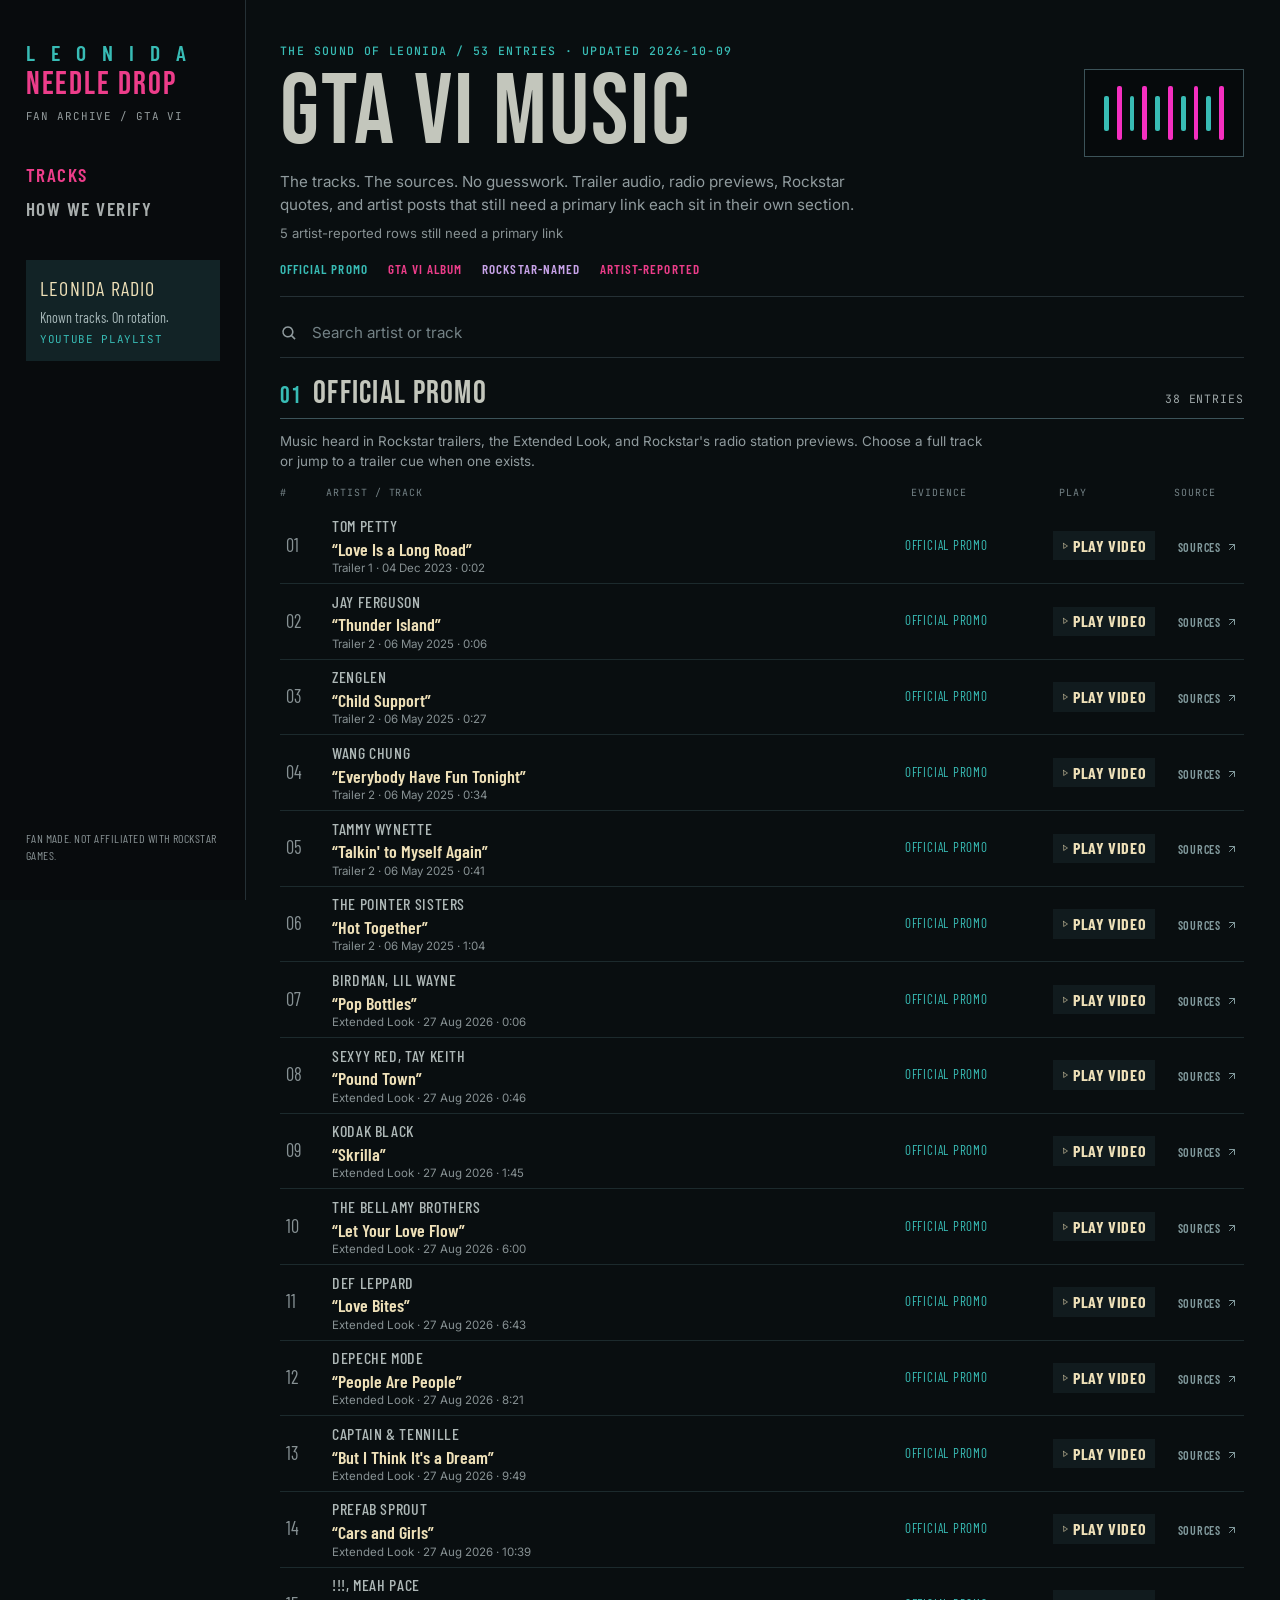
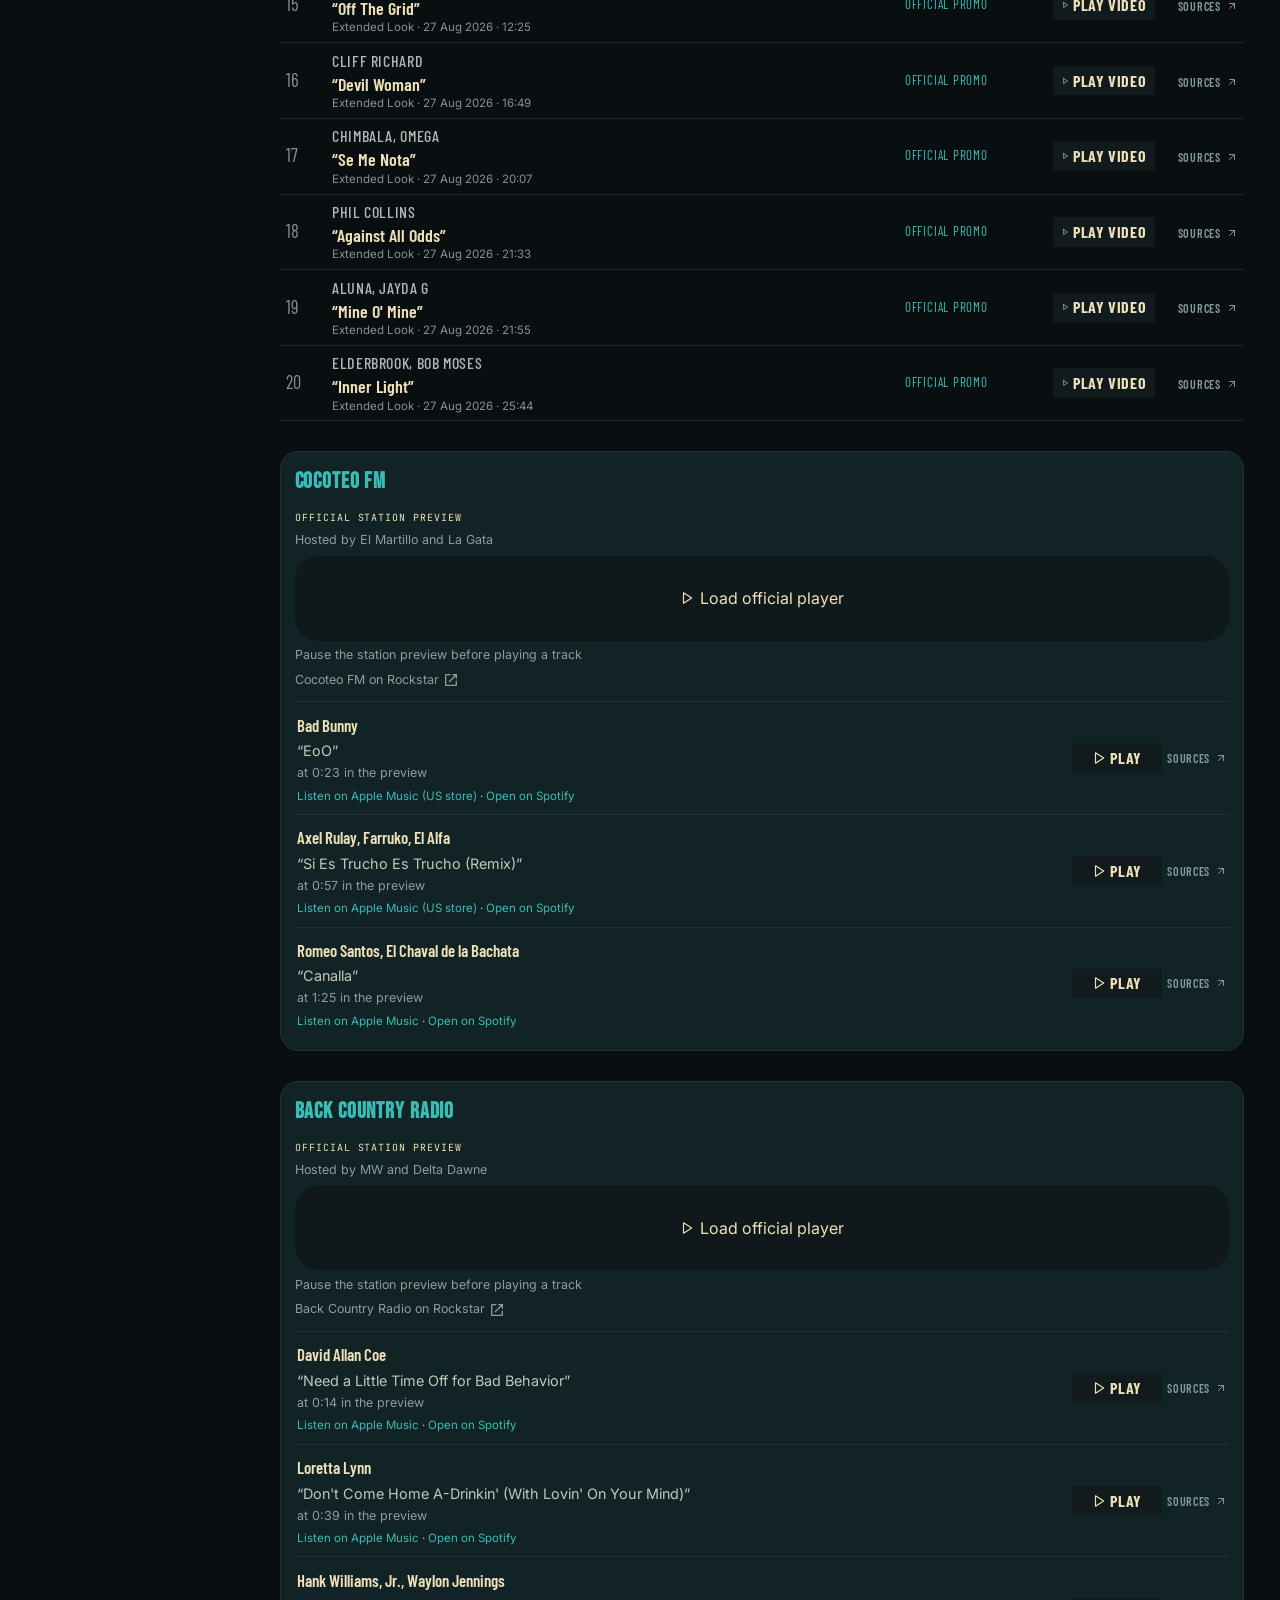
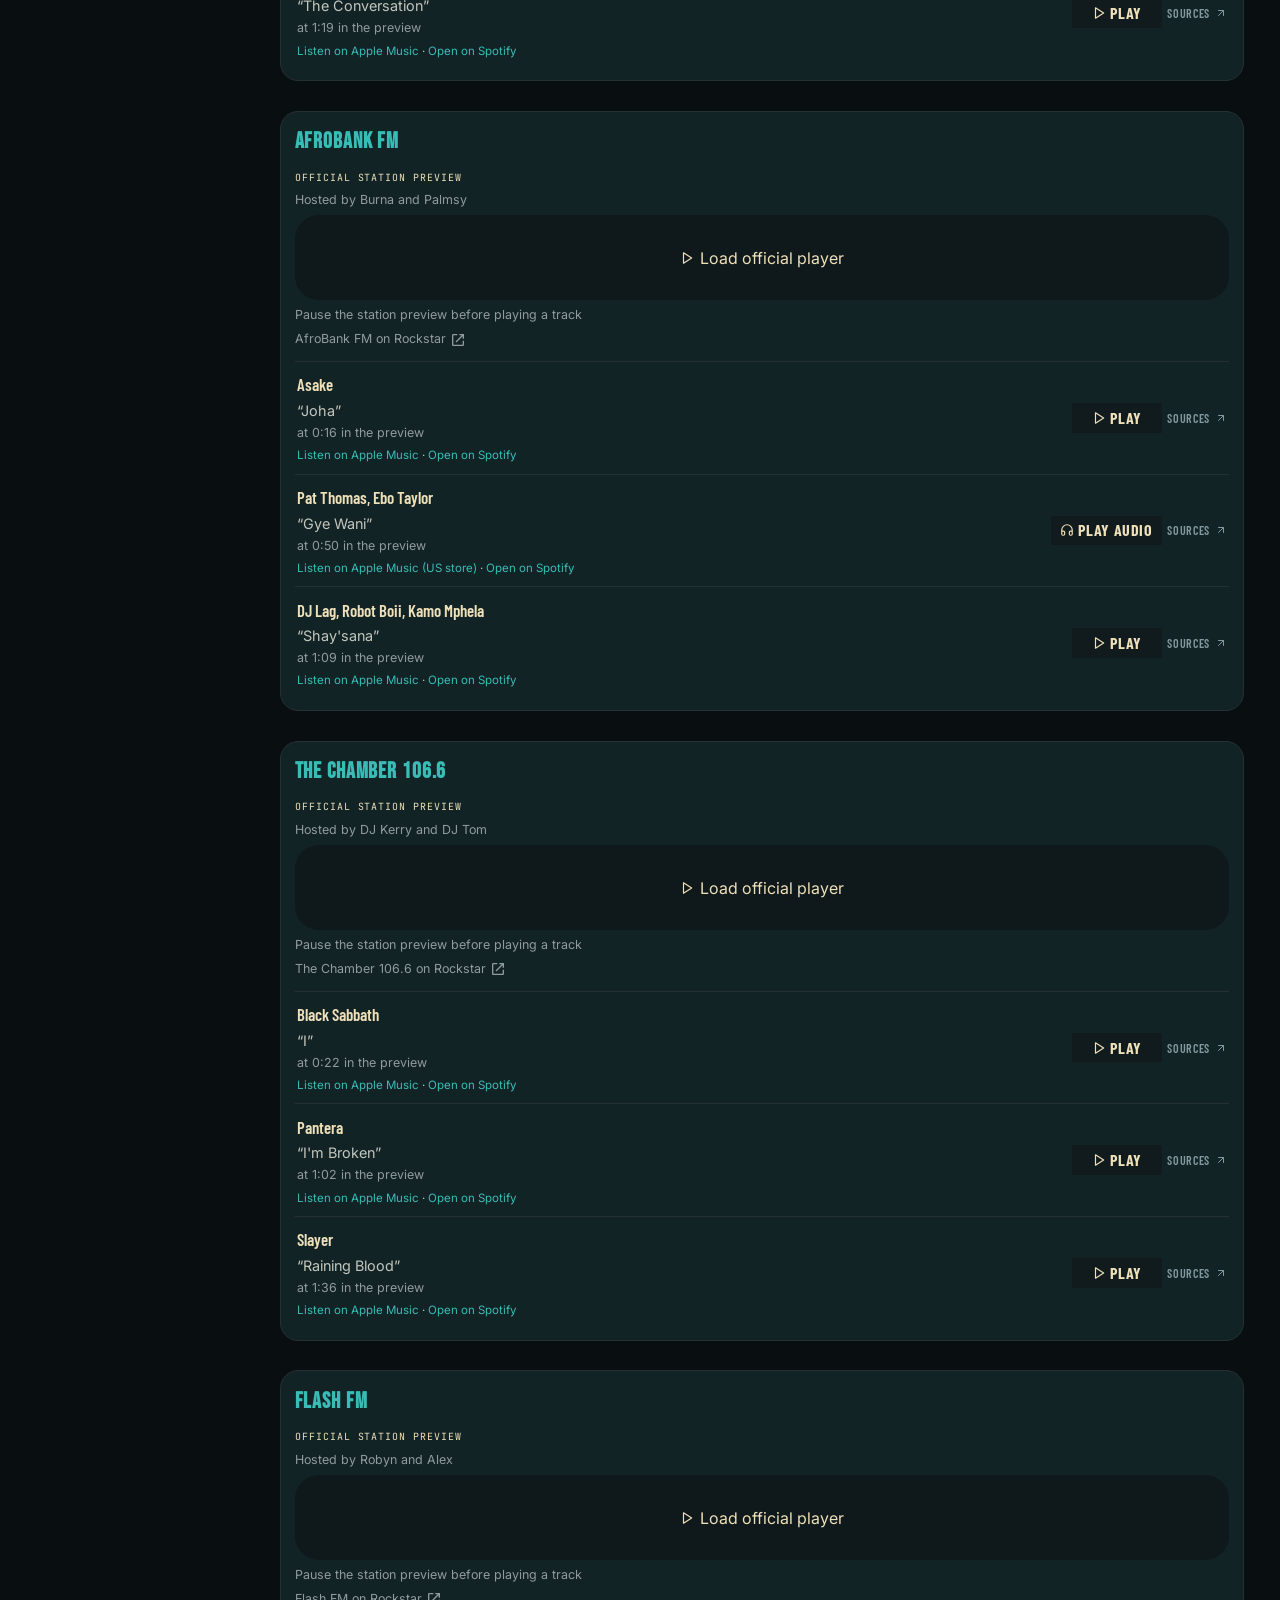
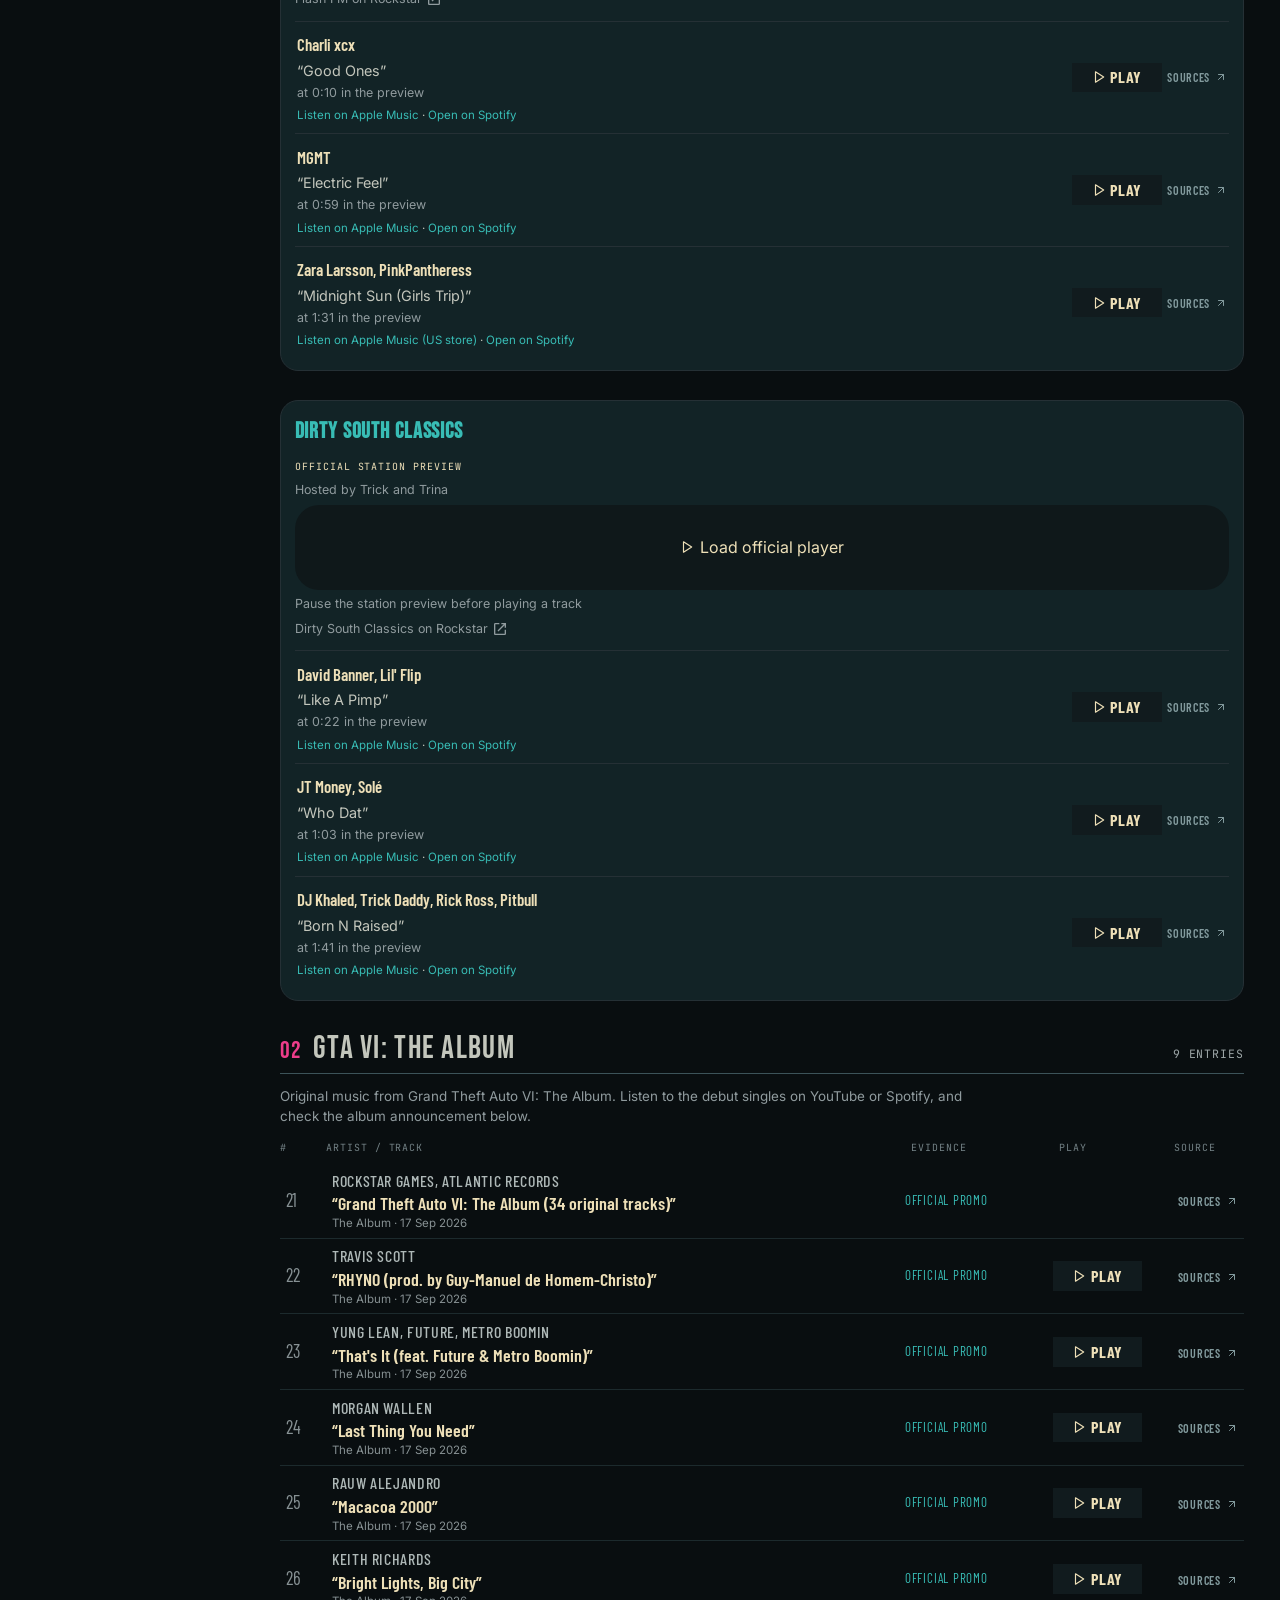
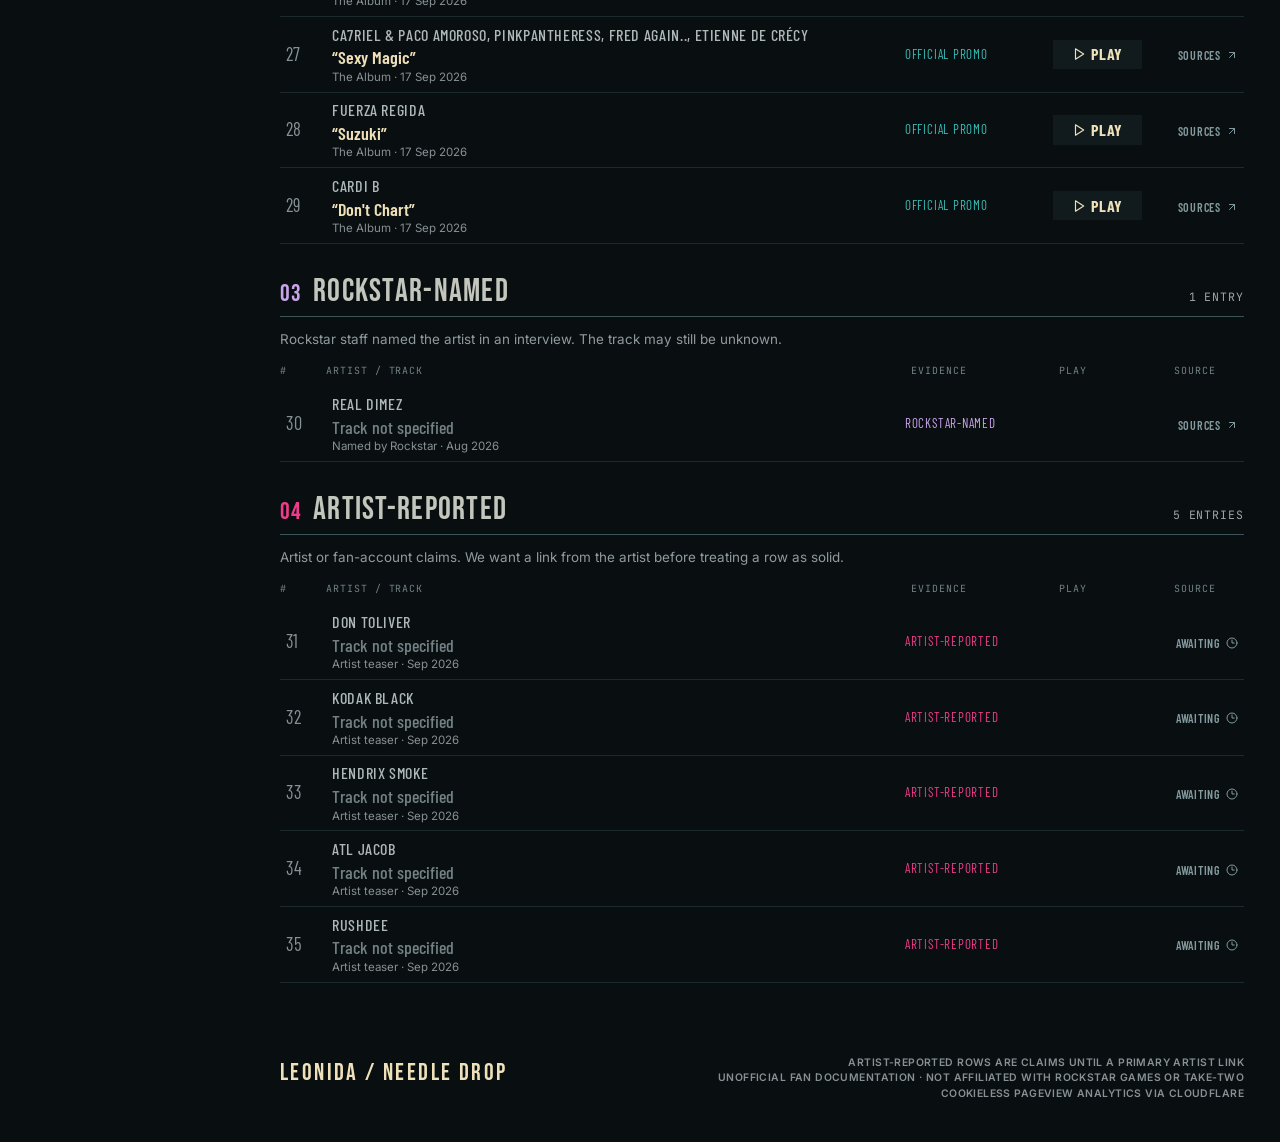
==== docs/index.html @ a1e0bf76 "Promote Suzuki and Don't Chart from leak rows to album singles Rockstar named both tracks as GTA VI:" ====
<!doctype html>
<html lang="en">
  <head>
    <meta charset="utf-8" />
    <meta name="viewport" content="width=device-width, initial-scale=1" />
    <title>Leonida Needle Drop — GTA VI confirmed music</title>
    <meta
      name="description"
      content="Sourced fan tracker of GTA VI promo tracks and artist claims. Official promo and Rockstar-named first; artist-reported stays discovery until a primary artist link."
    />
    <meta property="og:title" content="Leonida Needle Drop — GTA VI confirmed music" />
    <meta
      property="og:description"
      content="Sourced fan tracker of GTA VI promo tracks and artist claims. Official promo and Rockstar-named first; artist-reported stays discovery until a primary artist link."
    />
    <meta property="og:url" content="https://leonidadrop.com/" />
    <meta property="og:image" content="https://leonidadrop.com/assets/og.png" />
    <meta property="og:type" content="website" />
    <meta name="twitter:card" content="summary_large_image" />
    <meta name="twitter:title" content="Leonida Needle Drop — GTA VI confirmed music" />
    <meta
      name="twitter:description"
      content="Sourced fan tracker of GTA VI promo tracks and artist claims. Official promo and Rockstar-named first; artist-reported stays discovery until a primary artist link."
    />
    <meta name="twitter:image" content="https://leonidadrop.com/assets/og.png" />
    <link rel="preconnect" href="https://fonts.googleapis.com" />
    <link rel="preconnect" href="https://fonts.gstatic.com" crossorigin />
    <link
      href="https://fonts.googleapis.com/css2?family=Anton&family=Barlow+Condensed:ital,wght@0,500;0,600;0,700;1,600&family=Bebas+Neue&family=Inter:wght@400;500;600;700&family=JetBrains+Mono:wght@500;800&display=swap"
      rel="stylesheet"
    />
    <link rel="stylesheet" href="assets/style.css?v=20261009album9" />
    <link rel="icon" href="assets/leonida-needle-mark.svg" type="image/svg+xml" />
  </head>
  <body>
    <div class="app-shell">
      <aside class="archive-nav" aria-label="Archive">
        <a class="nav-brand" href="./">
          <span class="nav-brand-leonida">L E O N I D A</span>
          <span class="nav-brand-drop">Needle Drop</span>
          <span class="nav-brand-sub">Fan archive / GTA VI</span>
        </a>

        <nav class="nav-links">
          <a href="./" aria-current="page">Tracks</a>
          <a href="./methodology.html">How we verify</a>
        </nav>

        <button type="button" class="radio-entry" data-action="start-radio">
          <span class="radio-entry-title">Leonida Radio</span>
          <span class="radio-entry-copy">Known tracks. On rotation.</span>
          <span class="radio-entry-status" id="nav-radio-status">YouTube playlist</span>
        </button>

        <p class="nav-disclaimer">Fan made. Not affiliated with Rockstar Games.</p>
      </aside>

      <div class="archive-main">
        <header class="archive-hero">
          <p class="hero-kicker" id="hero-kicker">The sound of Leonida / source-first archive</p>
          <div class="hero-heading">
            <h1 id="hero-title">GTA VI music</h1>
            <div class="hero-graphic" aria-hidden="true">
              <div class="eq-bars">
                <span></span><span></span><span></span><span></span><span></span>
                <span></span><span></span><span></span><span></span><span></span>
              </div>
            </div>
          </div>
          <div class="hero-explainer">
            <div class="hero-explainer-inner">
              <p class="hero-copy">
                The tracks. The sources. No guesswork. Trailer audio, radio previews, Rockstar quotes, and
                artist posts that still need a primary link each sit in their own section.
              </p>
              <p class="intro-meta" id="intro-meta"></p>
            </div>
          </div>
          <nav class="evidence-key" aria-label="Catalog sections">
            <a class="tier-key tier-key--official" href="#tier-official_promo">
              Official promo
            </a>
            <a class="tier-key tier-key--album" href="#tier-the_album">
              GTA VI album
            </a>
            <a class="tier-key tier-key--named" href="#tier-rockstar_named">
              Rockstar-named
            </a>
            <a class="tier-key tier-key--reported" href="#tier-artist_reported">
              Artist-reported
            </a>
            <a class="tier-key tier-key--leak" href="#tier-unconfirmed_leak">
              Unconfirmed
            </a>
          </nav>

        </header>

        <main class="listing-body">
          <label class="search-wrap" for="search">
            <span class="visually-hidden">Search artists and tracks</span>
            <svg class="search-icon" width="18" height="18" viewBox="0 0 24 24" aria-hidden="true">
              <path
                fill="currentColor"
                d="M10.5 3a7.5 7.5 0 0 1 5.92 12.1l4.38 4.38-1.42 1.42-4.38-4.38A7.5 7.5 0 1 1 10.5 3Zm0 2a5.5 5.5 0 1 0 0 11 5.5 5.5 0 0 0 0-11Z"
              />
            </svg>
            <input
              id="search"
              class="search"
              type="search"
              placeholder="Search artist or track"
              autocomplete="off"
            />
          </label>

          <div id="catalog"></div>
        </main>

        <footer class="site-footer">
          <p class="footer-brand">Leonida / Needle Drop</p>
          <p class="footer-note">
            <span class="footer-note-line">Artist-reported rows are claims until a primary artist link</span>
            <span class="footer-note-line">Unofficial fan documentation · not affiliated with Rockstar Games or Take-Two</span>
            <span class="footer-note-line">Cookieless pageview analytics via Cloudflare</span>
          </p>
        </footer>
      </div>

      <aside class="player-dock" id="player-dock" aria-label="Now playing" hidden>
        <div class="dock-bar">
          <div class="dock-identity">
            <h2 class="dock-track" id="dock-track">Select a track</h2>
            <p class="dock-artist" id="dock-artist"></p>
          </div>
          <button type="button" class="dock-close" data-action="close-player" aria-label="Close player">
            Close
          </button>
        </div>
        <div class="dock-stage">
          <div id="yt-host" class="yt-host"></div>
          <div id="spotify-host" class="spotify-host" hidden></div>
          <div class="dock-empty" id="dock-empty" hidden>
            <p>Play a track to listen here.</p>
          </div>
        </div>
      </aside>
    </div>

    <script src="assets/app.js?v=20261009album9"></script>
    <!-- Cloudflare Web Analytics --><script type='module' src='https://static.cloudflareinsights.com/beacon.min.js' data-cf-beacon='{"token": "36ca547414b54089a4cac3e3b336f02d"}'></script><!-- End Cloudflare Web Analytics -->
  </body>
</html>
---- docs/assets/style.css ----
:root {
  --asphalt: #090e10;
  --nav: #080b0d;
  --panel: #111b1e;
  --panel-2: #122326;
  --row-active: #122a2d;
  --stage: #060a0c;
  --paper: #eee0b8;
  --ink: #c3c6bc;
  --muted: #909b9e;
  --muted-soft: #879193;
  --line: #253035;
  --line-strong: #3c5359;
  --teal: #38bcb5;
  --magenta: #ed3d8a;
  --promo: #38bcb5;
  --named: #c9a4ea;
  --reported: #ed3d8a;
  --leak: #d4a017;
  --display: "Bebas Neue", "Anton", "Arial Narrow", sans-serif;
  --track: "Barlow Condensed", "Arial Narrow", sans-serif;
  --body: "Inter", system-ui, sans-serif;
  --mono: "JetBrains Mono", ui-monospace, monospace;
  --nav-w: 15.4rem;
  --dock-w: 22.5rem;
}

*,
*::before,
*::after {
  box-sizing: border-box;
}

html {
  scroll-behavior: smooth;
}

body {
  margin: 0;
  color: var(--ink);
  background: var(--asphalt);
  font-family: var(--body);
  line-height: 1.5;
}

a {
  color: inherit;
}

button,
input {
  font: inherit;
  color: inherit;
}

.visually-hidden {
  position: absolute;
  width: 1px;
  height: 1px;
  overflow: hidden;
  clip: rect(0 0 0 0);
  white-space: nowrap;
}

.app-shell {
  display: grid;
  grid-template-columns: var(--nav-w) minmax(0, 1fr);
  min-height: 100dvh;
  align-items: stretch;
}

.app-shell:has(.archive-main):not(:has(.player-dock)) {
  grid-template-columns: var(--nav-w) minmax(0, 1fr);
}

/* Sidebar */
.archive-nav {
  position: sticky;
  top: 0;
  align-self: start;
  height: 100dvh;
  overflow-y: auto;
  z-index: 20;
  display: flex;
  flex-direction: column;
  gap: 2.25rem;
  padding: 2.25rem 1.6rem;
  background: var(--nav);
  border-right: 1px solid var(--line);
}

.nav-brand {
  display: grid;
  gap: 0.15rem;
  text-decoration: none;
}

.nav-brand-leonida {
  font-family: var(--track);
  font-size: 1.35rem;
  font-weight: 600;
  letter-spacing: 0.28em;
  color: var(--teal);
}

.nav-brand-drop {
  font-family: var(--display);
  font-size: 2rem;
  letter-spacing: 0.06em;
  text-transform: uppercase;
  color: var(--magenta);
  line-height: 0.9;
}

.nav-brand-sub {
  margin-top: 0.4rem;
  font-family: var(--mono);
  font-size: 0.68rem;
  letter-spacing: 0.08em;
  text-transform: uppercase;
  color: #939b9c;
}

.nav-links {
  display: grid;
  gap: 0.35rem;
}

.nav-links a {
  font-family: var(--track);
  font-size: 1.2rem;
  font-weight: 600;
  letter-spacing: 0.08em;
  text-transform: uppercase;
  text-decoration: none;
  color: #a8aead;
}

.nav-links a[aria-current="page"] {
  color: var(--magenta);
}

.nav-links a:hover {
  color: var(--paper);
}

.radio-entry {
  display: grid;
  gap: 0.2rem;
  width: 100%;
  margin: 0;
  padding: 0.85rem 0.9rem;
  border: 0;
  background: var(--panel-2);
  text-align: left;
  cursor: pointer;
  text-decoration: none;
}

.radio-entry-title {
  font-family: var(--track);
  font-size: 1.25rem;
  letter-spacing: 0.06em;
  text-transform: uppercase;
  color: var(--paper);
}

.radio-entry-copy,
.radio-entry-status {
  font-family: var(--track);
  font-size: 0.88rem;
  color: #a6b7b8;
}

.radio-entry-status {
  font-family: var(--mono);
  font-size: 0.68rem;
  letter-spacing: 0.06em;
  text-transform: uppercase;
  color: var(--teal);
}

.radio-entry.is-live {
  box-shadow: inset 2px 0 0 var(--teal);
}

.nav-disclaimer {
  margin: auto 0 0;
  font-family: var(--track);
  font-size: 0.75rem;
  letter-spacing: 0.04em;
  text-transform: uppercase;
  color: var(--muted-soft);
  line-height: 1.4;
}

/* Main column */
.archive-main {
  min-width: 0;
  overflow-anchor: none;
  display: flex;
  flex-direction: column;
  padding: 1.9rem 2.25rem 2.5rem 2.1rem;
}

.archive-hero {
  position: sticky;
  top: var(--sticky-nav-height, 0px);
  z-index: 10;
  background: var(--asphalt);
  padding: 0.75rem 0 1rem;
  border-bottom: 1px solid var(--line);
  margin-bottom: 1.5rem;
}

.hero-kicker {
  margin: 0 0 0.6rem;
  font-family: var(--mono);
  font-size: 0.72rem;
  font-weight: 500;
  letter-spacing: 0.12em;
  text-transform: uppercase;
  color: var(--teal);
}

.hero-explainer {
  display: grid;
  grid-template-rows: 1fr;
  opacity: 1;
  transition: grid-template-rows 220ms ease, opacity 160ms ease;
}

.hero-explainer-inner {
  min-height: 0;
  overflow: hidden;
}

.archive-hero.is-compact .hero-explainer {
  grid-template-rows: 0fr;
  opacity: 0;
}

.archive-hero h1 {
  margin: 0;
  font-family: var(--display);
  font-size: clamp(3rem, 8vw, 6.25rem);
  font-weight: 400;
  line-height: 0.86;
  letter-spacing: 0.02em;
  text-transform: uppercase;
  color: var(--ink);
}

.hero-heading {
  display: grid;
  grid-template-columns: minmax(0, 1fr) 10rem;
  align-items: center;
  gap: 1.25rem;
}

.hero-graphic {
  display: grid;
  place-items: center;
  height: 5.5rem;
  border: 1px solid var(--line-strong);
  background: var(--stage);
  overflow: hidden;
}

.eq-bars {
  display: flex;
  align-items: center;
  justify-content: center;
  gap: 0.5rem;
  height: 60%;
}

.eq-bars span {
  display: block;
  width: 0.3rem;
  border-radius: 2px;
  animation: eq-pulse 1.1s ease-in-out infinite alternate;
  animation-play-state: paused;
}

.hero-graphic.is-playing .eq-bars span {
  animation-play-state: running;
}

.eq-bars span:nth-child(odd) {
  background: var(--teal);
  height: 2.2rem;
}

.eq-bars span:nth-child(even) {
  background: #f52fc0;
  height: 3.4rem;
}

.eq-bars span:nth-child(2) { animation-delay: 0.1s; }
.eq-bars span:nth-child(3) { animation-delay: 0.2s; }
.eq-bars span:nth-child(4) { animation-delay: 0.3s; }
.eq-bars span:nth-child(5) { animation-delay: 0.4s; }
.eq-bars span:nth-child(6) { animation-delay: 0.5s; }
.eq-bars span:nth-child(7) { animation-delay: 0.6s; }
.eq-bars span:nth-child(8) { animation-delay: 0.7s; }
.eq-bars span:nth-child(9) { animation-delay: 0.8s; }
.eq-bars span:nth-child(10) { animation-delay: 0.9s; }

@keyframes eq-pulse {
  from { transform: scaleY(0.55); }
  to { transform: scaleY(1.15); }
}

@media (prefers-reduced-motion: reduce) {
  .hero-explainer {
    transition: none;
  }

  .eq-bars span {
    animation: none;
  }
}

.hero-copy {
  margin: 0.85rem 0 0;
  max-width: 38rem;
  color: var(--muted);
  font-size: 0.95rem;
}

.intro-meta {
  margin: 0.5rem 0 0;
  color: var(--muted-soft);
  font-size: 0.82rem;
}

.intro-meta:empty {
  display: none;
}

.listing-body {
  display: grid;
  gap: 1.25rem;
}

.evidence-key {
  margin-top: 1rem;
  display: flex;
  flex-wrap: wrap;
  gap: 0.75rem 1.25rem;
}

.tier-key {
  text-decoration: none;
  margin: 0;
  padding: 0;
  border: 0;
  background: transparent;
  font-family: var(--track);
  font-size: 0.82rem;
  font-weight: 600;
  letter-spacing: 0.08em;
  text-transform: uppercase;
  color: #9aa8a8;
  cursor: pointer;
}

.tier-key--official { color: var(--promo); }
.tier-key--album { color: var(--magenta); }
.tier-key--named { color: var(--named); }
.tier-key--reported { color: var(--reported); }
.tier-key--leak { color: var(--leak); }

.tier-key[aria-pressed="true"] {
  text-decoration: underline;
  text-underline-offset: 0.25em;
}

.search-wrap {
  display: flex;
  align-items: center;
  gap: 0.75rem;
  padding-bottom: 0.7rem;
  border-bottom: 1px solid var(--line);
  color: var(--muted);
}

.search {
  flex: 1;
  border: 0;
  background: transparent;
  font-size: 0.95rem;
}

.search:focus {
  outline: none;
}

.search::placeholder {
  color: #738185;
}

.tier-section {
  scroll-margin-top: calc(var(--sticky-nav-height, 0px) + var(--sticky-header-height, 0px) + 1rem);
  display: grid;
  gap: 0.75rem;
  margin-bottom: 2rem;
}

.tier-header {
  display: flex;
  justify-content: space-between;
  align-items: baseline;
  gap: 1rem;
  padding-bottom: 0.5rem;
  border-bottom: 1px solid var(--line-strong);
}

.tier-header-title {
  display: flex;
  align-items: baseline;
  gap: 0.7rem;
}

.tier-header-num,
.tier-header-name {
  font-family: var(--display);
  letter-spacing: 0.04em;
  text-transform: uppercase;
  line-height: 1;
}

.tier-header-num {
  font-size: 1.5rem;
}

.tier-header-name {
  margin: 0;
  font-size: clamp(1.5rem, 3vw, 2rem);
  font-weight: 400;
}

.tier-header-count {
  font-family: var(--mono);
  font-size: 0.72rem;
  letter-spacing: 0.08em;
  text-transform: uppercase;
  color: #9da6a7;
}

.tier-section--official_promo .tier-header-num { color: var(--promo); }
.tier-section--the_album .tier-header-num { color: var(--magenta); }
.tier-section--rockstar_named .tier-header-num { color: var(--named); }
.tier-section--artist_reported .tier-header-num { color: var(--reported); }
.tier-section--unconfirmed_leak .tier-header-num { color: var(--leak); }

.tier-section--official_promo .subsection {
  margin-top: 1.35rem;
}

.tier-section--official_promo .subsection-title {
  color: var(--promo);
}

.tier-description {
  margin: 0;
  color: var(--muted);
  font-size: 0.84rem;
  max-width: 44rem;
}

.subsection {
  display: grid;
  gap: 0.65rem;
}

.subsection-title {
  margin: 0;
  font-family: var(--display);
  font-size: 1.25rem;
  letter-spacing: 0.04em;
  text-transform: uppercase;
  color: var(--reported);
}

.subsection-copy {
  margin: 0;
  color: var(--muted);
  font-size: 0.84rem;
}

.station-card {
  display: grid;
  gap: 0.75rem;
  margin-top: 1.1rem;
  padding: 0.9rem 0.85rem 0.7rem;
  border: 1px solid var(--line);
  border-radius: 18px;
  background: var(--panel-2);
  scroll-margin-top: calc(var(--sticky-header-height, 0px) + var(--sticky-nav-height, 0px) + 0.75rem);
}

.station-card-head {
  display: grid;
  gap: 0.15rem;
}

.station-card-title {
  margin: 0;
  font-family: var(--display);
  font-size: 1.35rem;
  letter-spacing: 0.04em;
  text-transform: uppercase;
  color: var(--promo);
}

.station-player {
  display: grid;
  gap: 0.35rem;
  justify-items: stretch;
  width: 100%;
}

.station-player-label,
.station-player-hosts,
.station-player-hint,
.station-track-cue {
  margin: 0;
  color: var(--muted);
  font-size: 0.78rem;
}

.station-player-label {
  font-family: var(--mono);
  font-size: 0.62rem;
  letter-spacing: 0.1em;
  text-transform: uppercase;
  color: var(--paper);
}

.station-track-list {
  display: grid;
}

.station-track {
  border-top: 1px solid var(--line);
  scroll-margin-top: calc(var(--sticky-header-height, 0px) + var(--sticky-nav-height, 0px) + 0.75rem);
  scroll-margin-bottom: var(--player-dock-space, 0px);
}

.station-track-main {
  display: grid;
  gap: 0.15rem;
  min-width: 0;
}

.station-track {
  display: grid;
  grid-template-columns: minmax(0, 1fr) auto;
  gap: 0.55rem 0.75rem;
  align-items: center;
  padding: 0.65rem 0.15rem;
}

.station-track.is-playing,
.station-track.is-anchor {
  background: var(--row-active);
}

.station-track-artist {
  margin: 0;
  font-family: var(--track);
  font-size: 1.05rem;
  font-weight: 600;
  color: var(--paper);
}

.station-track-title {
  margin: 0;
  font-size: 0.9rem;
}

.station-track-actions {
  display: flex;
  flex-wrap: wrap;
  gap: 0.35rem;
  justify-content: flex-end;
}

.station-listen {
  margin: 0.2rem 0 0;
  font-size: 0.72rem;
  line-height: 1.3;
}

.station-apple {
  font-size: 0.72rem;
  color: var(--teal);
  text-decoration: none;
}

.station-apple:hover,
.station-apple:focus-visible {
  text-decoration: underline;
}

.station-track .row-panel {
  grid-column: 1 / -1;
}

.station-player-frame {
  width: 100%;
  height: 85px;
  overflow: hidden;
  border-radius: 24px;
  background: color-mix(in srgb, var(--panel) 88%, black);
}

.station-player-frame iframe {
  display: block;
  width: 100%;
  height: 85px;
  border: 0;
  border-radius: 24px;
}

.station-player-load {
  display: inline-flex;
  align-items: center;
  justify-content: center;
  gap: 0.4rem;
  width: 100%;
  height: 100%;
  margin: 0;
  border: 0;
  border-radius: 24px;
  background: transparent;
  color: var(--paper);
  cursor: pointer;
}

.station-player-load:hover,
.station-player-load:focus-visible {
  color: var(--teal);
}

.station-player-link {
  display: inline-flex;
  align-items: center;
  gap: 0.3rem;
  color: var(--muted);
  font-size: 0.78rem;
  text-decoration: none;
}

.station-player-link:hover,
.station-player-link:focus-visible {
  color: var(--paper);
}

.station-player-fallback {
  margin: 0;
  font-size: 0.78rem;
}

.index-list {
  display: grid;
}

.table-head,
.row-summary {
  display: grid;
  grid-template-columns: 2.1rem minmax(0, 1fr) 8.5rem 6.4rem 4.4rem;
  gap: 0.75rem;
  align-items: center;
}

.table-head {
  padding: 0.2rem 0 0.45rem;
  font-family: var(--mono);
  font-size: 0.62rem;
  letter-spacing: 0.1em;
  text-transform: uppercase;
  color: #738185;
}

.index-row {
  border-bottom: 1px solid #1c2a2d;
  scroll-margin-top: calc(var(--sticky-header-height, 0px) + var(--sticky-nav-height, 0px) + 0.75rem);
}

.row-summary {
  min-height: 3.4rem;
  padding: 0.35rem 0.4rem;
}

.index-row.is-playing .row-summary {
  background: var(--row-active);
}

.index-row.is-active:not(.is-playing) .row-summary {
  background: #101b1e;
}

.index-row.is-anchor .row-summary {
  outline: 1px solid var(--teal);
  outline-offset: -1px;
  background: var(--row-active);
}

.row-num {
  font-family: var(--track);
  font-size: 1.15rem;
  color: #879194;
}

.index-row.is-playing .row-num {
  color: var(--teal);
}

.row-identity {
  display: grid;
  gap: 0.05rem;
  min-width: 0;
}

.row-artist {
  margin: 0;
  font-family: var(--track);
  font-size: 1rem;
  font-weight: 500;
  letter-spacing: 0.04em;
  text-transform: uppercase;
  color: #aeb8b7;
}

.row-track {
  margin: 0;
  font-family: var(--track);
  font-size: 1.12rem;
  font-weight: 600;
  color: var(--paper);
  line-height: 1.15;
}

.row-track.is-empty {
  color: #738185;
  font-weight: 500;
}

.row-cue {
  margin: 0;
  font-size: 0.72rem;
  color: var(--muted-soft);
}

.row-evidence {
  margin: 0;
  font-family: var(--track);
  font-size: 0.82rem;
  letter-spacing: 0.06em;
  text-transform: uppercase;
  color: #b9aab2;
}

.index-row--official_promo .row-evidence { color: var(--promo); }
.index-row--rockstar_named .row-evidence { color: var(--named); }
.index-row--artist_reported .row-evidence { color: var(--reported); }
.index-row--unconfirmed_leak .row-evidence { color: var(--leak); }

.row-badge {
  display: inline-flex;
  align-items: center;
  padding: 0.12rem 0.4rem;
  border: 1px solid currentColor;
  font-family: var(--mono);
  font-size: 0.62rem;
  letter-spacing: 0.08em;
  text-transform: uppercase;
}

.row-badge--unconfirmed {
  color: var(--leak);
}

.row-actions {
  display: flex;
  justify-content: flex-start;
}

.row-source {
  justify-self: end;
}

.row-action {
  display: inline-flex;
  align-items: center;
  justify-content: center;
  gap: 0.3rem;
  margin: 0;
  padding: 0;
  border: 0;
  background: transparent;
  cursor: pointer;
  text-decoration: none;
  white-space: nowrap;
}

.row-action--play {
  min-width: 5.6rem;
  height: 1.85rem;
  padding: 0 0.55rem;
  background: var(--panel);
  color: var(--paper);
  font-family: var(--track);
  font-size: 1rem;
  font-weight: 700;
  letter-spacing: 0.04em;
  text-transform: uppercase;
}

.row-action--play.is-playing {
  background: var(--teal);
  color: var(--asphalt);
}

.row-action--play:hover,
.row-action--sources:hover {
  opacity: 0.88;
}

.row-action:focus-visible {
  outline: 2px solid var(--teal);
  outline-offset: 2px;
}

.row-action--sources {
  font-family: var(--track);
  font-size: 0.75rem;
  font-weight: 600;
  letter-spacing: 0.06em;
  text-transform: uppercase;
  color: #829a9d;
}

.index-row.is-playing .row-action--sources {
  color: var(--teal);
}

.row-panel {
  display: grid;
  gap: 0.85rem;
  padding: 0.9rem 0.5rem 1.1rem;
  background: #101b1e;
}

.row-panel-inner {
  display: grid;
  grid-template-columns: minmax(0, 1fr) minmax(14rem, 18rem);
  gap: 1.5rem;
}

.row-panel-inner > div,
.source-list-wrap {
  display: grid;
  gap: 0.7rem;
  align-content: start;
}

.panel-eyebrow {
  margin: 0;
  font-family: var(--mono);
  font-size: 0.62rem;
  letter-spacing: 0.1em;
  text-transform: uppercase;
  color: var(--teal);
}

.evidence-headline {
  margin: 0;
  font-family: var(--track);
  font-size: 1.35rem;
  font-weight: 600;
  line-height: 1.15;
  color: var(--paper);
}

.evidence-body {
  margin: 0;
  font-size: 0.88rem;
  color: #c0ccca;
  line-height: 1.5;
}

.evidence-body a {
  color: var(--teal);
}

.evidence-disclosure {
  margin: 0;
  font-size: 0.72rem;
  color: #819094;
}

.source-list {
  display: grid;
  gap: 0.7rem;
}

.source-item {
  padding-bottom: 0.7rem;
  border-bottom: 1px solid var(--line);
}

.source-item:last-child {
  border-bottom: 0;
  padding-bottom: 0;
}

.source-link {
  display: flex;
  align-items: center;
  justify-content: space-between;
  gap: 0.75rem;
  font-size: 0.86rem;
  font-weight: 600;
  text-decoration: none;
  color: var(--paper);
}

.source-role {
  margin: 0.3rem 0 0;
  font-size: 0.72rem;
  color: var(--muted);
}

.empty {
  margin: 0;
  color: var(--muted);
  padding: 0.5rem 0 0;
}

.site-footer {
  margin-top: auto;
  padding-top: 2.5rem;
  display: flex;
  justify-content: space-between;
  gap: 1rem;
  flex-wrap: wrap;
  color: var(--muted-soft);
}

.footer-brand {
  margin: 0;
  font-family: var(--display);
  font-size: 1.5rem;
  letter-spacing: 0.1em;
  text-transform: uppercase;
  color: var(--paper);
}

.footer-note {
  margin: 0;
  font-size: 0.65rem;
  font-weight: 600;
  letter-spacing: 0.04em;
  text-transform: uppercase;
  text-align: right;
}

.footer-note-line {
  display: block;
}

body.has-dock {
  padding-bottom: var(--player-dock-space, 9.5rem);
}

/* Slim now-playing dock: identity bar + 80px embed */
.player-dock {
  display: none;
  flex-direction: column;
  background: var(--panel);
  border-top: 1px solid var(--line-strong);
  position: fixed;
  left: var(--nav-w);
  right: 0;
  bottom: 0;
  z-index: 40;
  max-height: 9.5rem;
  min-height: 0;
}

.player-dock.is-open {
  display: flex;
}

.dock-bar {
  display: flex;
  align-items: center;
  gap: 0.65rem;
  flex-shrink: 0;
  min-height: 2.6rem;
  padding: 0.3rem 0.7rem;
  border-bottom: 1px solid var(--line);
}

.dock-close {
  margin: 0;
  flex-shrink: 0;
  padding: 0.28rem 0.5rem;
  border: 1px solid var(--line-strong);
  background: transparent;
  color: var(--paper);
  font-family: var(--track);
  font-size: 0.8rem;
  letter-spacing: 0.06em;
  text-transform: uppercase;
  cursor: pointer;
}

.dock-close:hover,
.dock-close:focus-visible {
  color: var(--teal);
  border-color: var(--teal);
}

.dock-identity {
  flex: 1;
  min-width: 0;
  overflow: hidden;
  padding: 0;
}

.dock-track {
  margin: 0;
  font-family: var(--track);
  font-size: 1rem;
  font-weight: 600;
  line-height: 1.15;
  color: var(--paper);
  white-space: nowrap;
  overflow: hidden;
  text-overflow: ellipsis;
}

.dock-artist {
  margin: 0.08rem 0 0;
  font-family: var(--mono);
  font-size: 0.58rem;
  letter-spacing: 0.08em;
  text-transform: uppercase;
  color: #a8b9ba;
  white-space: nowrap;
  overflow: hidden;
  text-overflow: ellipsis;
}

.dock-stage {
  position: relative;
  flex-shrink: 0;
  background: var(--stage);
  height: 80px;
  min-height: 80px;
  max-height: 80px;
}

.yt-host,
.spotify-host,
.dock-empty {
  position: absolute;
  inset: 0;
}

.yt-host iframe,
.spotify-host iframe {
  width: 100%;
  height: 80px;
  border: 0;
}

.dock-empty {
  display: grid;
  place-items: center;
  text-align: center;
  padding: 0.4rem 0.75rem;
  color: #8d9fa3;
  font-size: 0.75rem;
}

.dock-empty[hidden],
.spotify-host[hidden],
.yt-host[hidden] {
  display: none;
}

.dock-restricted {
  padding: 0.35rem 0.6rem;
}

.dock-restricted strong {
  color: var(--teal);
  font-size: 0.82rem;
}

.dock-restricted p {
  line-height: 1.3;
  margin: 0.2rem 0 0.35rem;
  font-size: 0.72rem;
}

.dock-restricted .dock-outbound {
  display: inline-block;
  border: 1px solid currentColor;
  padding: 0.2rem 0.45rem;
  font-family: var(--track);
  font-size: 0.8rem;
  letter-spacing: 0.04em;
  text-transform: uppercase;
  text-decoration: none;
}

.dock-outbound {
  font-family: var(--track);
  font-size: 0.8rem;
  font-weight: 600;
  letter-spacing: 0.06em;
  text-transform: uppercase;
  color: var(--teal);
  text-decoration: none;
}

/* Methodology */
.page-main {
  padding-bottom: 2rem;
}

.method-hero {
  margin-bottom: 2rem;
  padding-bottom: 1.5rem;
  border-bottom: 1px solid var(--line-strong);
}

.method-hero h1 {
  margin: 0 0 1rem;
  font-family: var(--display);
  font-size: clamp(2.5rem, 6vw, 4rem);
  letter-spacing: 0.03em;
  text-transform: uppercase;
  line-height: 0.95;
  color: var(--paper);
}

.method-hero p {
  margin: 0;
  max-width: 44rem;
  color: var(--muted);
  font-size: 1.05rem;
}

.method-tier {
  display: grid;
  gap: 0.875rem;
  margin-bottom: 2.75rem;
}

.method-tier-label {
  margin: 0;
  font-family: var(--display);
  font-size: 2.25rem;
  line-height: 1;
  letter-spacing: 0.04em;
}

.method-tier--promo .method-tier-label { color: var(--promo); }
.method-tier--named .method-tier-label { color: var(--named); }
.method-tier--reported .method-tier-label { color: var(--reported); }
.method-tier--leak .method-tier-label { color: var(--leak); }

.method-tier h2 {
  margin: 0;
  font-family: var(--track);
  font-size: 1.65rem;
  font-weight: 600;
  line-height: 1.1;
  color: var(--paper);
}

.method-tier p,
.method-tier li,
.method-block p,
.method-block li {
  max-width: 44rem;
  color: #c0ccca;
  line-height: 1.5;
}

.method-tier p,
.method-block p {
  margin: 0;
}

.method-tier p + p,
.method-block ul + p {
  margin-top: 0.875rem;
}

.method-tier ul,
.method-block ul {
  margin: 0;
  padding-left: 1.15rem;
}

.method-tier a,
.method-block a {
  color: var(--teal);
  font-weight: 600;
}

.method-block {
  display: grid;
  gap: 0.875rem;
  margin-top: 2rem;
  padding-top: 1.5rem;
  border-top: 1px solid var(--line);
}

.method-block h2 {
  margin: 0;
  font-family: var(--display);
  font-size: 1.75rem;
  line-height: 1;
  letter-spacing: 0.04em;
  text-transform: uppercase;
  color: var(--paper);
}

code {
  font-family: var(--mono);
  font-size: 0.85em;
}

@media (max-width: 1100px) {
  .app-shell {
    grid-template-columns: 1fr;
  }

  .app-shell:has(.archive-main):not(:has(.player-dock)) {
    grid-template-columns: 1fr;
  }

  .archive-nav {
    height: auto;
    max-height: 100dvh;
    flex-direction: row;
    flex-wrap: wrap;
    align-items: center;
    gap: 1rem 1.5rem;
    border-right: 0;
    border-bottom: 1px solid var(--line);
    padding: 1rem 1.25rem;
  }

  .archive-nav {
    padding: 0.65rem 1rem;
    gap: 0.5rem 1rem;
    flex-wrap: nowrap;
    justify-content: space-between;
  }

  .archive-nav .radio-entry,
  .archive-nav .nav-disclaimer,
  .archive-nav .nav-brand-sub {
    display: none;
  }

  .nav-brand-leonida { font-size: 0.75rem; }
  .nav-brand-drop { font-size: 1.3rem; }
  .nav-links { gap: 0.15rem; }
  .nav-links a { font-size: 0.9rem; }

  .archive-hero {
    padding: 0.5rem 0 0.75rem;
  }

  .archive-hero h1 { font-size: 2.6rem; }
  .archive-hero .hero-kicker,
  .archive-hero .hero-copy,
  .archive-hero .intro-meta { display: none; }
  .hero-heading { grid-template-columns: minmax(0, 1fr) 8rem; }
  .hero-graphic { height: 3.5rem; }
  .eq-bars { transform: scaleY(0.65); }
  .evidence-key { gap: 0.4rem 0.8rem; margin-top: 0.6rem; }

  .player-dock {
    left: 0;
    right: 0;
    max-height: 150px;
  }

  .dock-track {
    font-size: 0.95rem;
  }

  .dock-artist {
    font-size: 0.52rem;
    line-height: 1.25;
  }

  .station-track {
    grid-template-columns: minmax(0, 1fr);
  }

  .station-track-actions {
    justify-content: flex-start;
  }

  .archive-main {
    padding: 1.25rem 1.25rem 1.5rem;
  }

  .table-head {
    display: none;
  }

  .row-summary {
    grid-template-columns: 2rem minmax(0, 1fr) auto;
    grid-template-areas:
      "num identity play"
      "num evidence source";
    min-height: auto;
    padding: 0.7rem 0.2rem;
  }

  .row-num { grid-area: num; }
  .row-identity { grid-area: identity; }
  .row-actions { grid-area: play; }
  .row-evidence { grid-area: evidence; }
  .row-source { grid-area: source; justify-self: start; }

  .row-panel-inner {
    grid-template-columns: 1fr;
  }

  .site-footer {
    flex-direction: column;
  }

  .footer-note {
    text-align: left;
  }
}

@media (max-width: 640px) {
  .hero-heading {
    grid-template-columns: minmax(0, 1fr) 8rem;
    gap: 0.75rem;
  }

  .nav-brand-drop {
    font-size: 1.5rem;
  }

  .archive-hero h1 {
    font-size: 2rem;
  }

  .radio-entry {
    flex: 1;
  }
}

@media (max-width: 360px) {
  .hero-heading {
    grid-template-columns: minmax(0, 1fr) 6rem;
  }

  .eq-bars {
    gap: 0.25rem;
  }
}
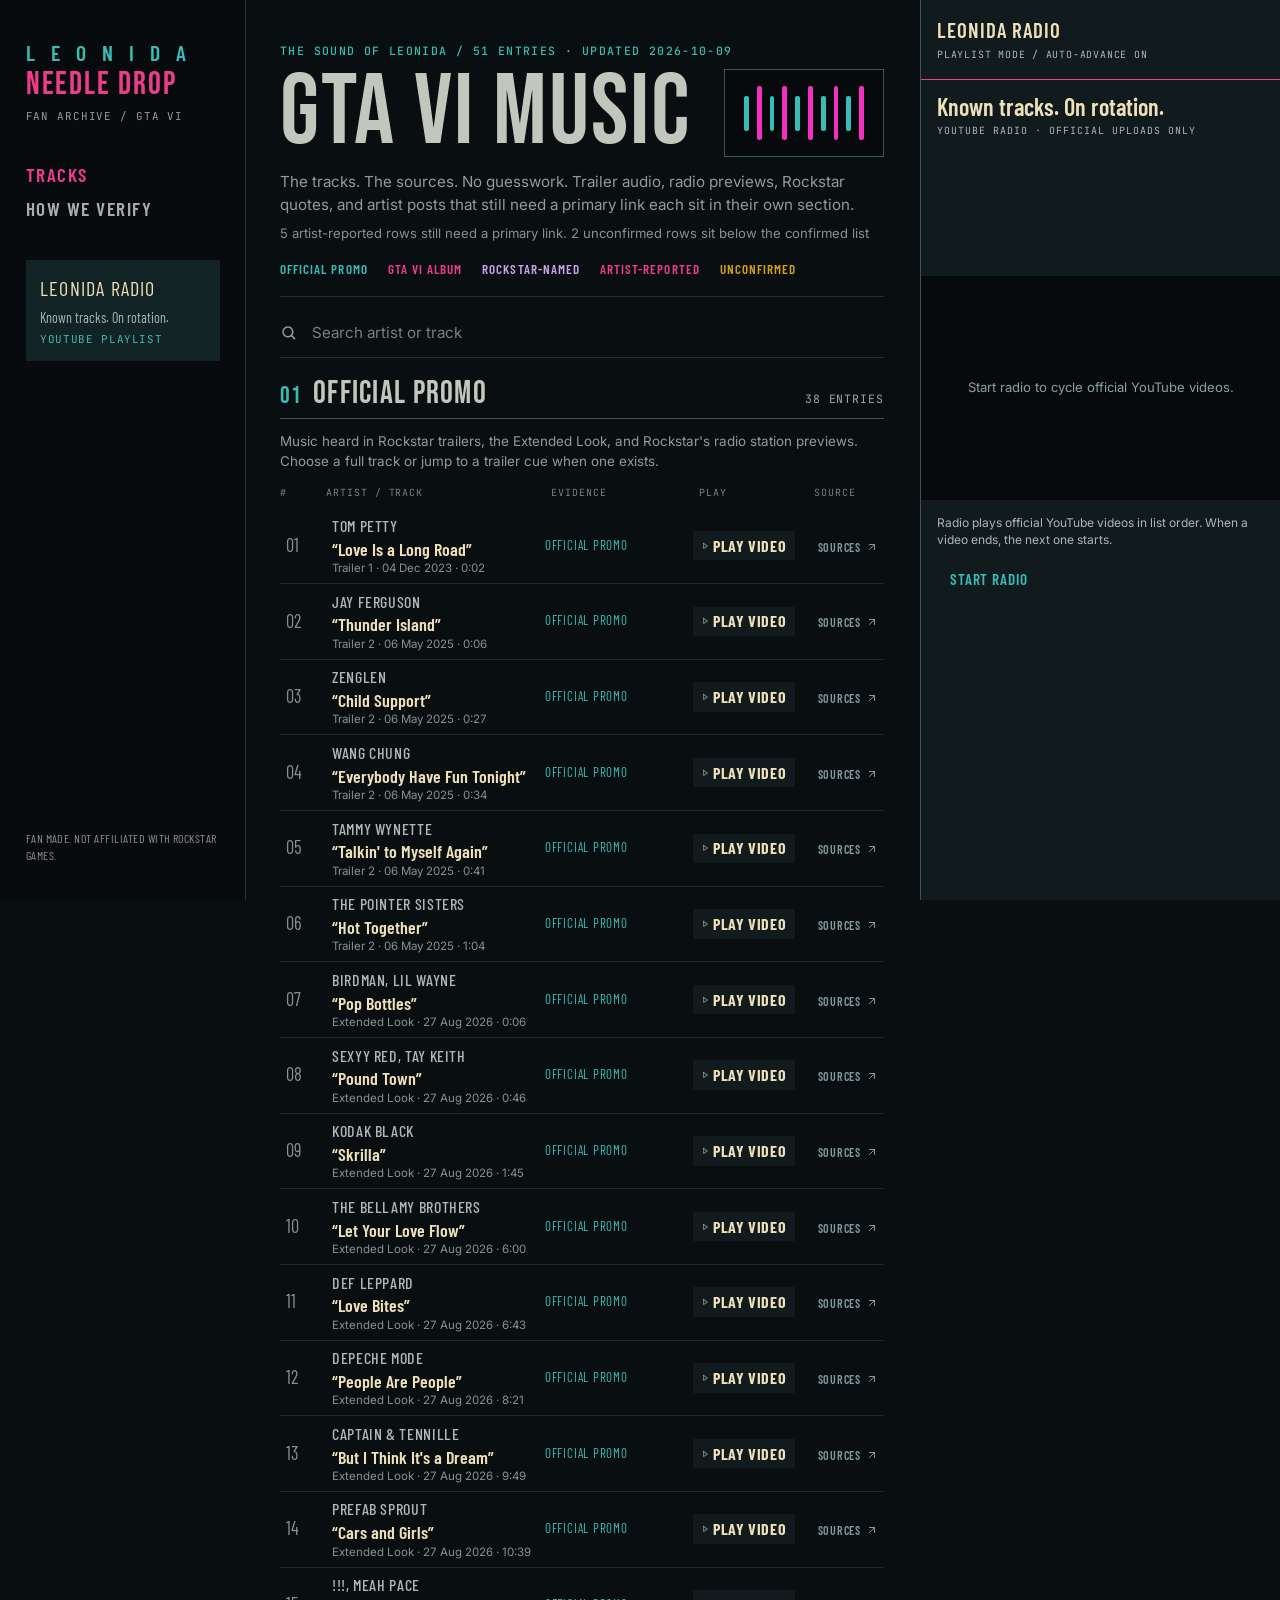
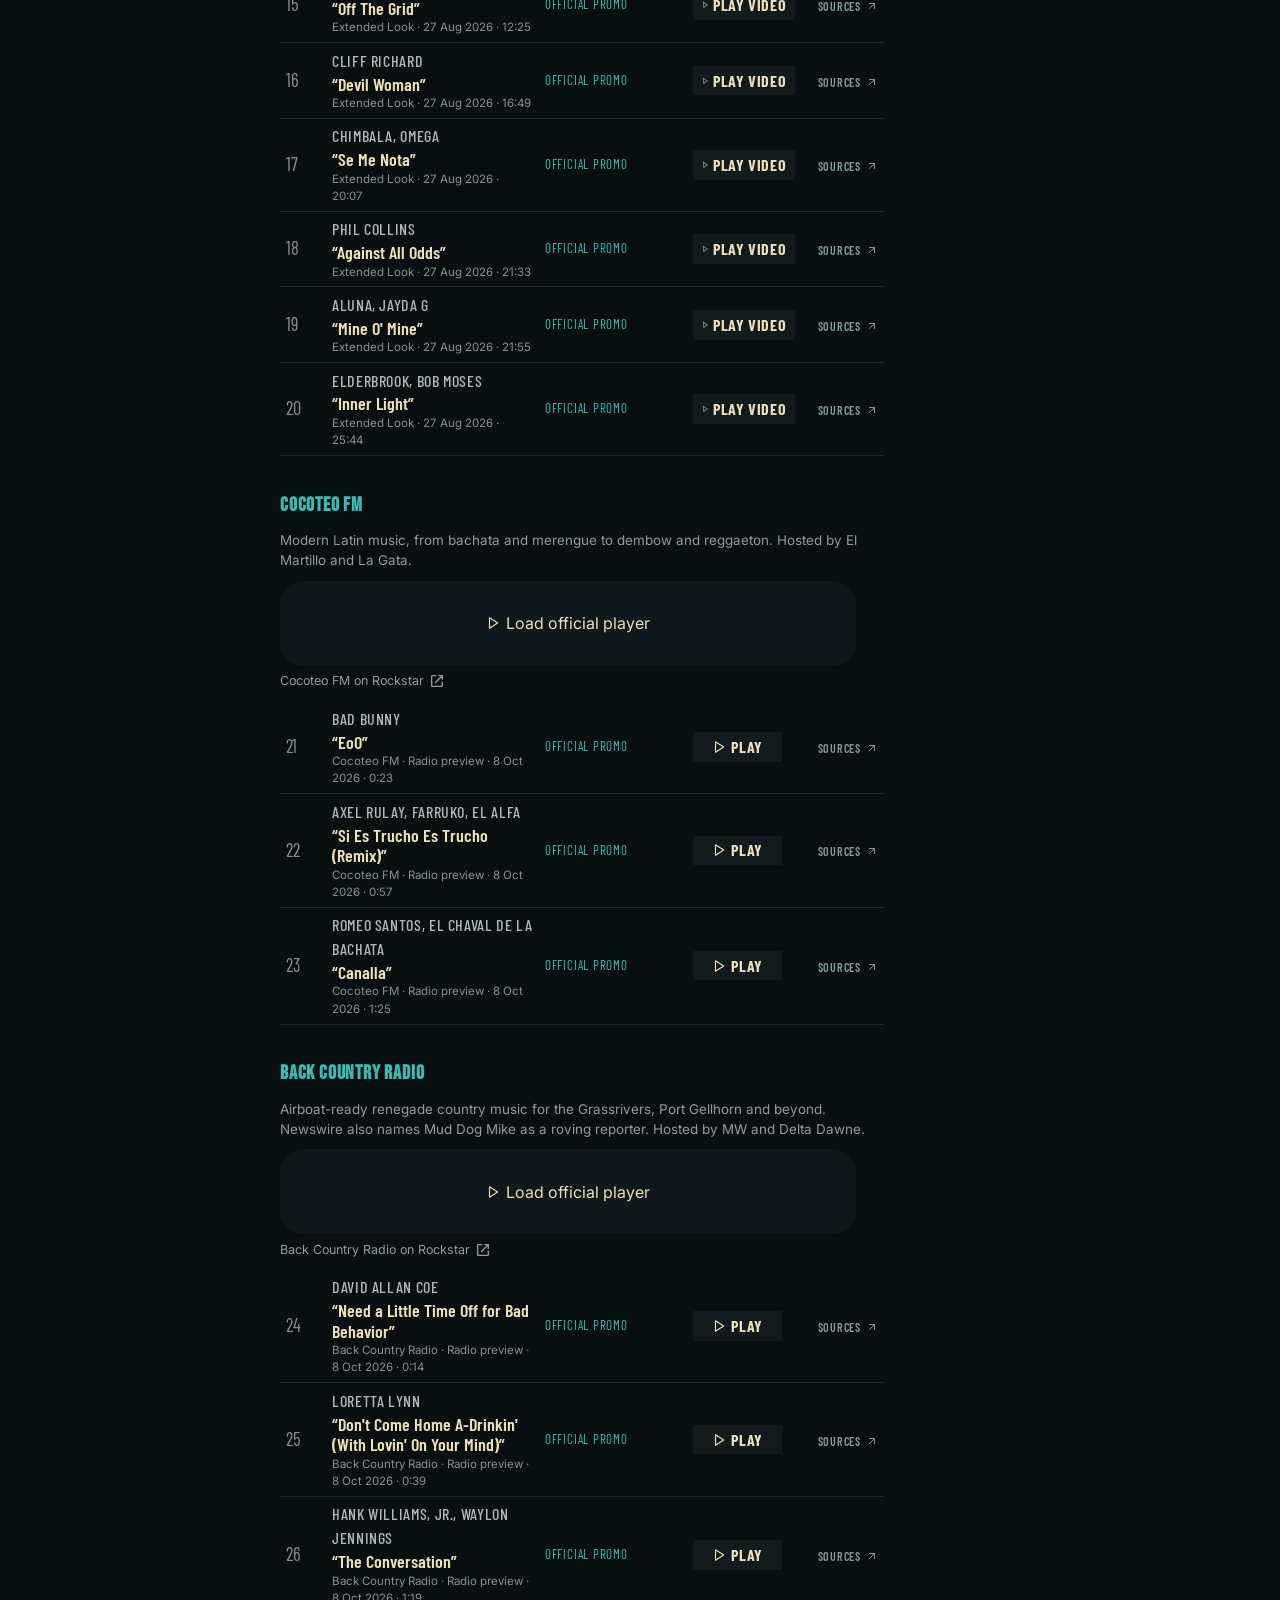
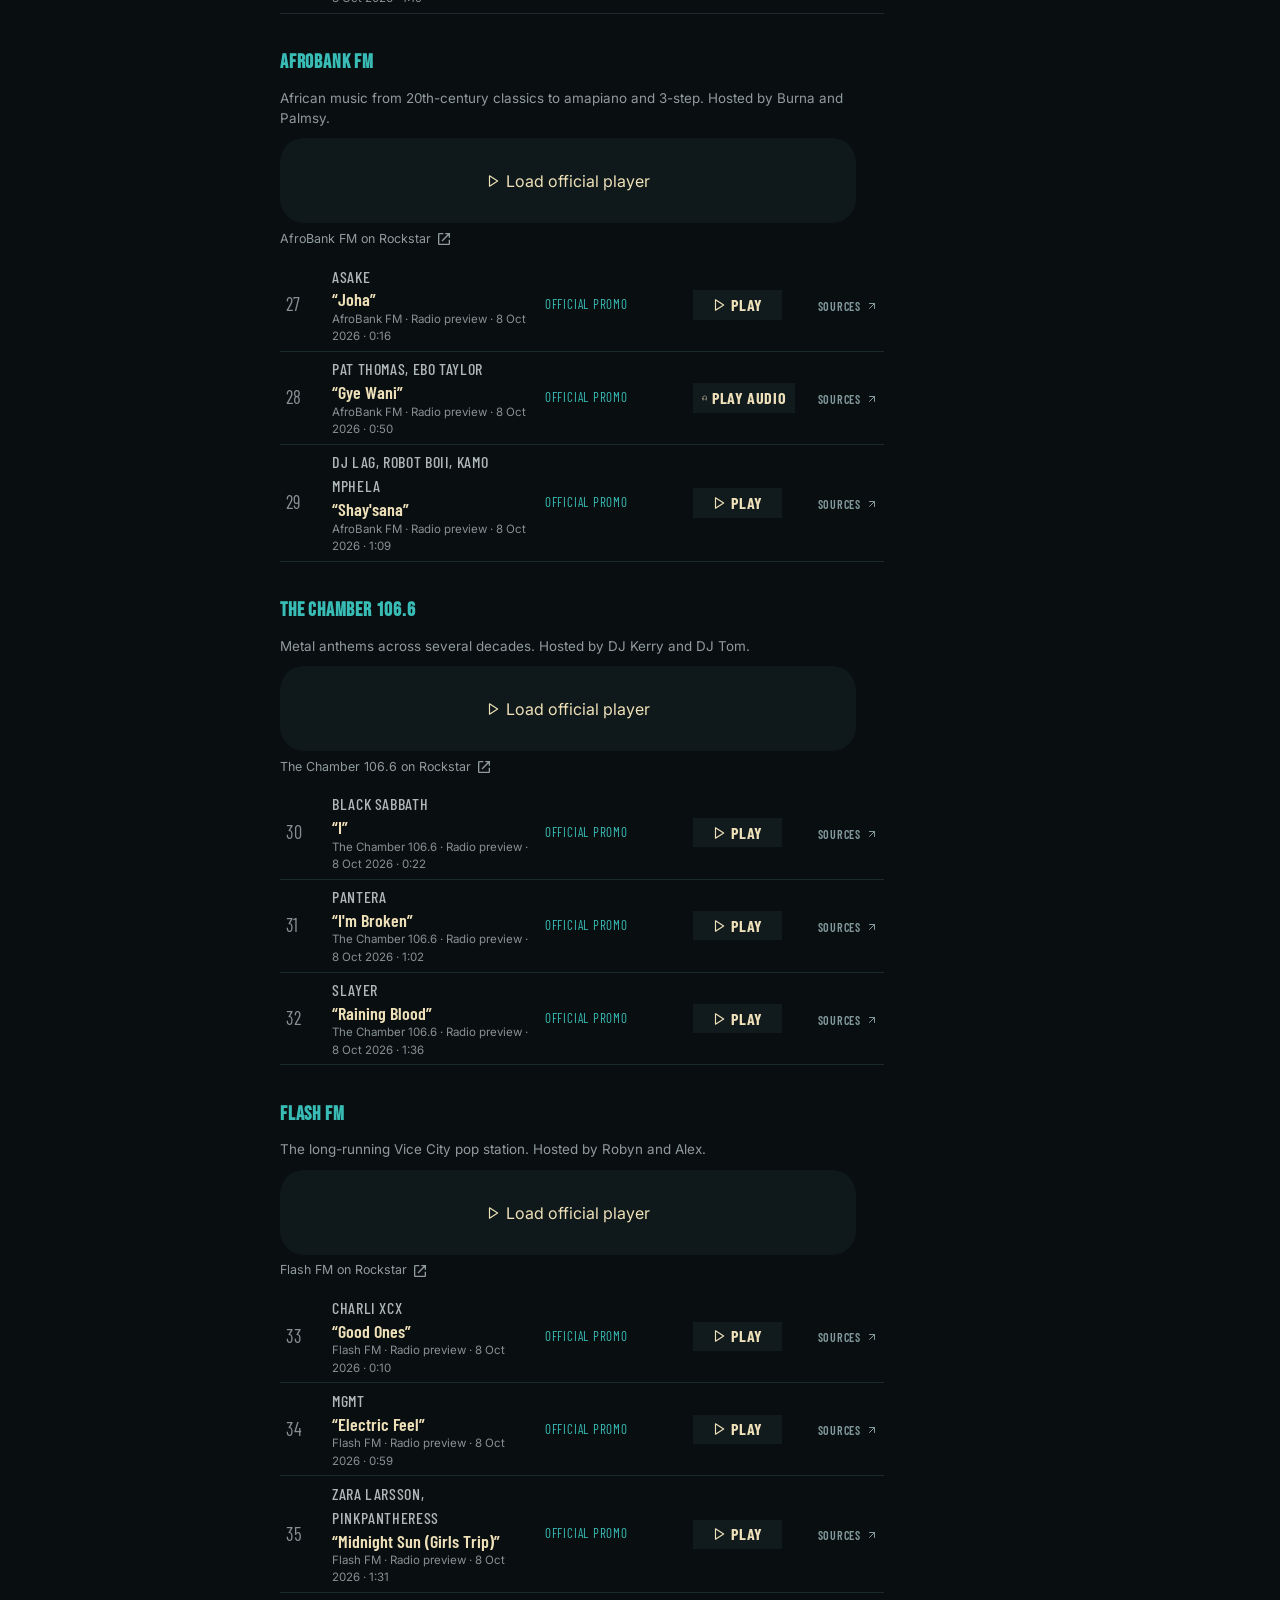
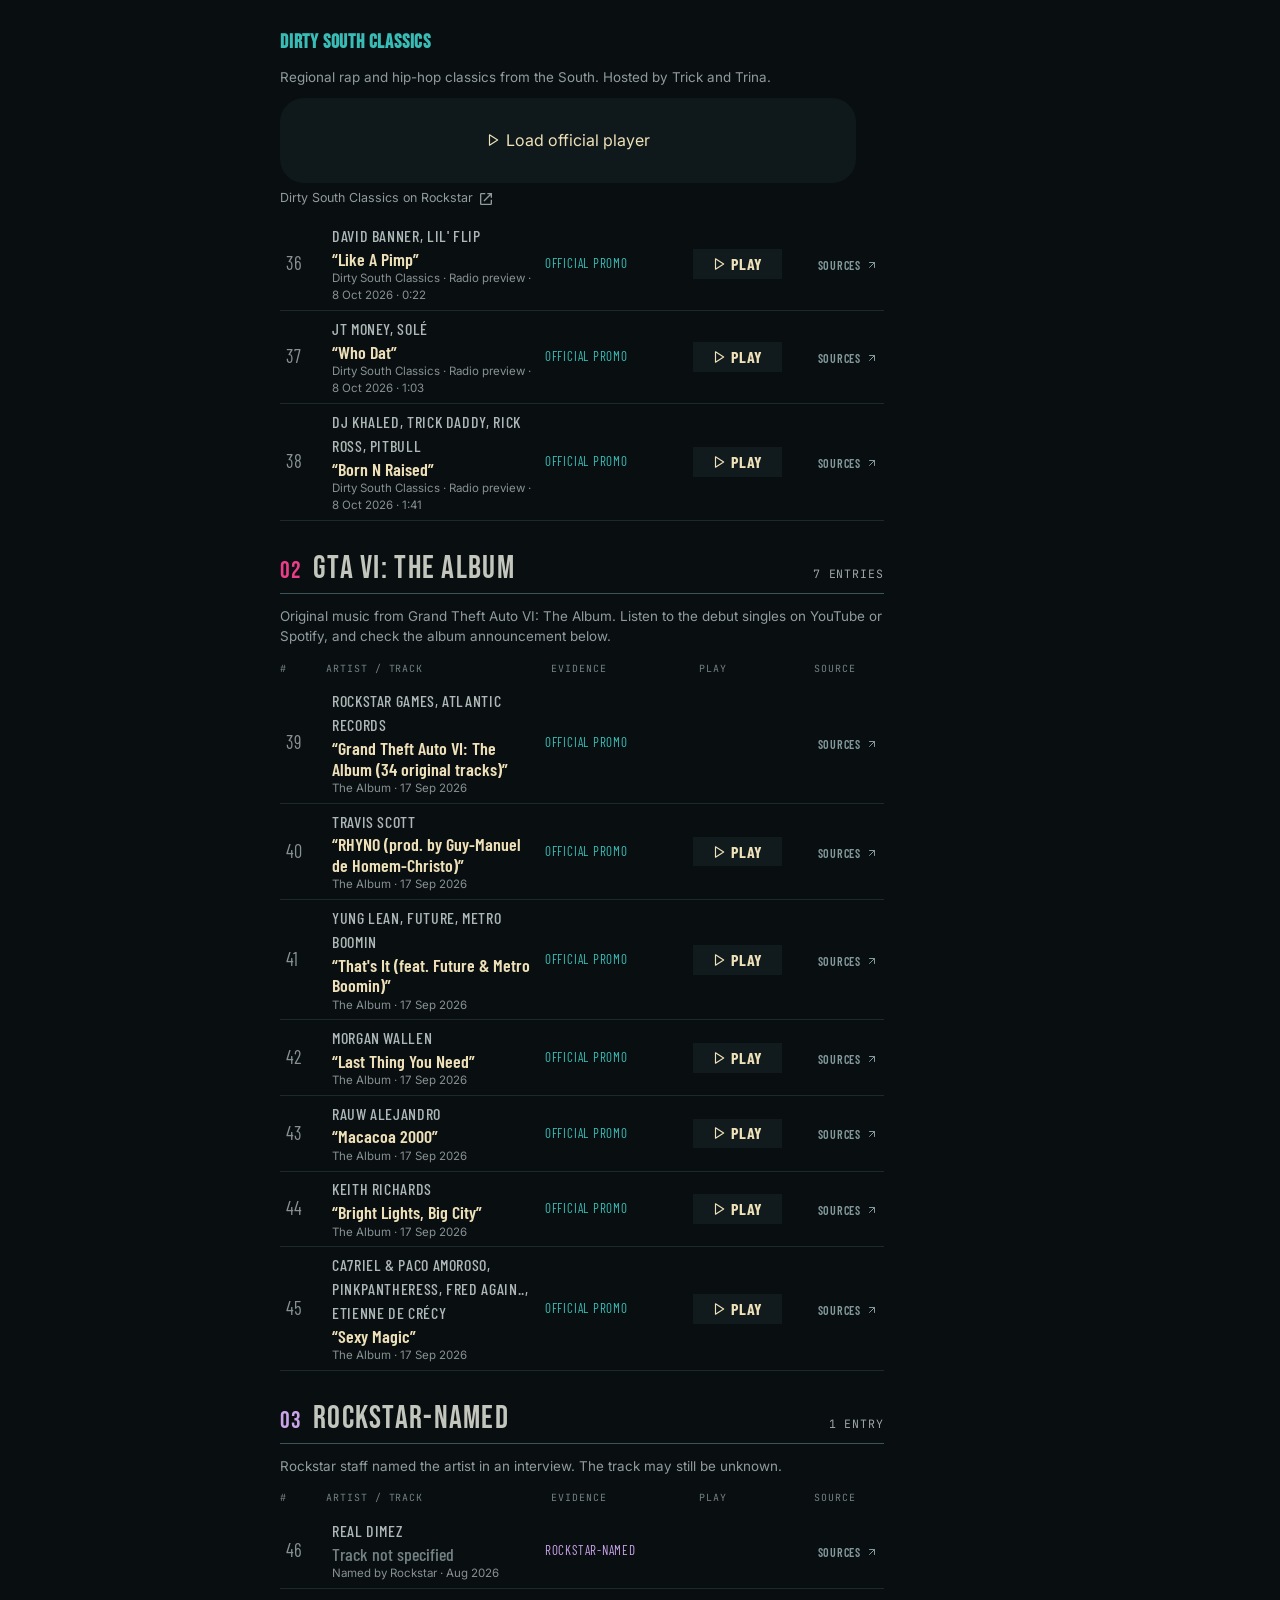
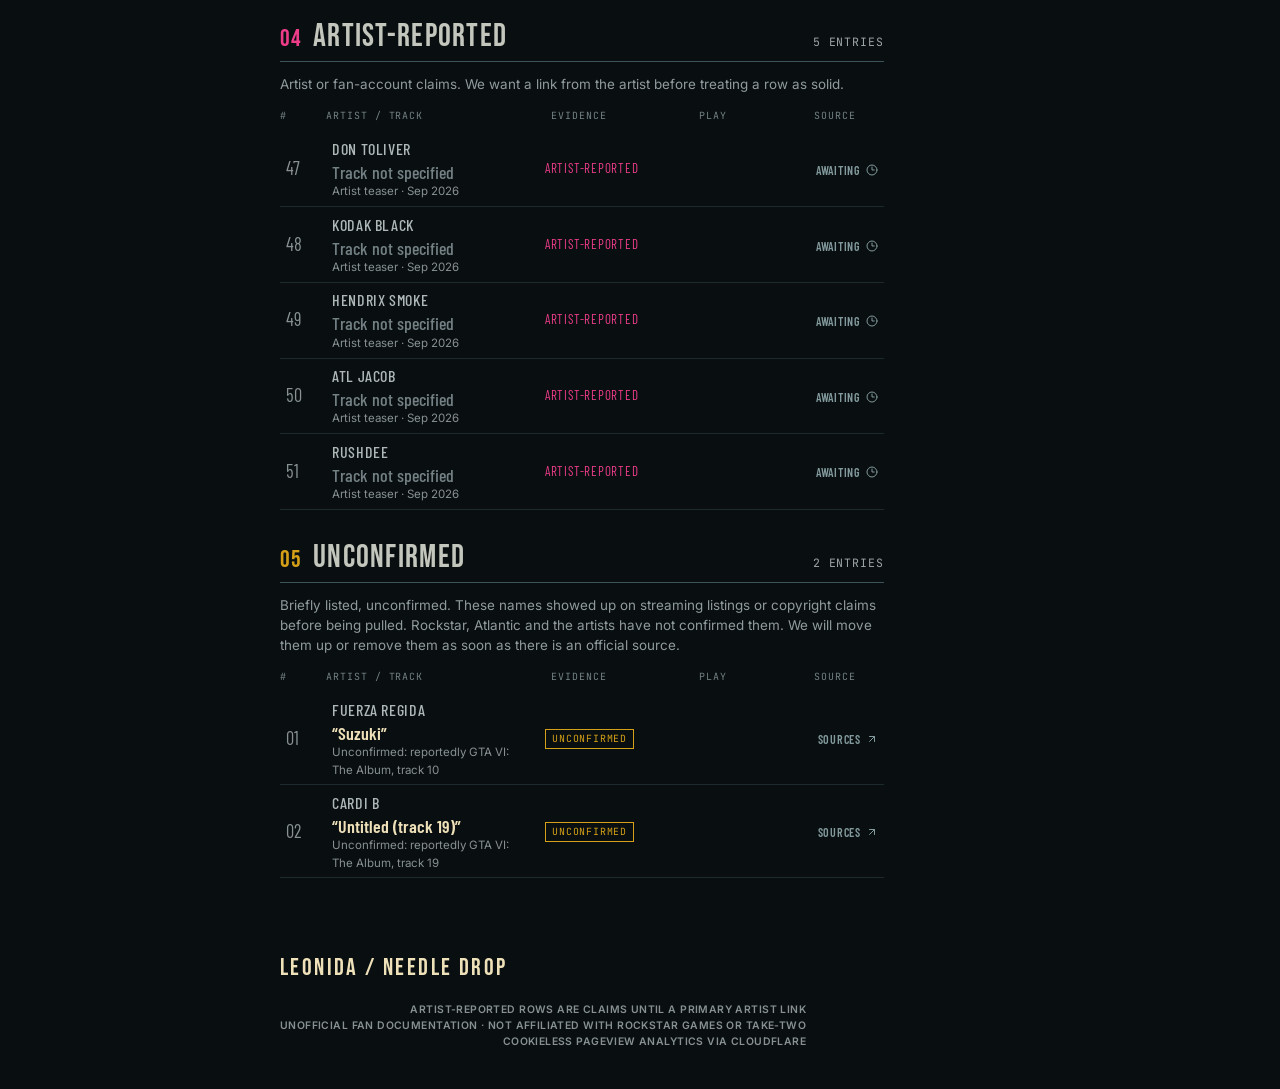
==== commit 672f5c84: "Revert "Slim dock plus official Suzuki and Don't Chart album singles (#25)" This reverts commit 1082" ====
--- a/docs/index.html
+++ b/docs/index.html
@@ -29,7 +29,7 @@
       href="https://fonts.googleapis.com/css2?family=Anton&family=Barlow+Condensed:ital,wght@0,500;0,600;0,700;1,600&family=Bebas+Neue&family=Inter:wght@400;500;600;700&family=JetBrains+Mono:wght@500;800&display=swap"
       rel="stylesheet"
     />
-    <link rel="stylesheet" href="assets/style.css?v=20261009album9" />
+    <link rel="stylesheet" href="assets/style.css?v=20261009radioplay" />
     <link rel="icon" href="assets/leonida-needle-mark.svg" type="image/svg+xml" />
   </head>
   <body>
@@ -127,27 +127,41 @@
         </footer>
       </div>
 
-      <aside class="player-dock" id="player-dock" aria-label="Now playing" hidden>
-        <div class="dock-bar">
-          <div class="dock-identity">
-            <h2 class="dock-track" id="dock-track">Select a track</h2>
-            <p class="dock-artist" id="dock-artist"></p>
-          </div>
-          <button type="button" class="dock-close" data-action="close-player" aria-label="Close player">
-            Close
-          </button>
+      <aside class="player-dock" id="player-dock" aria-label="Leonida player">
+        <div class="dock-header">
+          <p class="dock-kicker" id="dock-kicker">Leonida Radio</p>
+          <p class="dock-status" id="dock-status">Playlist mode / auto-advance on</p>
         </div>
+        <div class="dock-identity">
+          <h2 class="dock-track" id="dock-track">Known tracks. On rotation.</h2>
+          <p class="dock-artist" id="dock-artist">YouTube radio · official uploads only</p>
+        </div>
+        <div class="dock-providers" id="dock-providers" hidden></div>
         <div class="dock-stage">
           <div id="yt-host" class="yt-host"></div>
           <div id="spotify-host" class="spotify-host" hidden></div>
-          <div class="dock-empty" id="dock-empty" hidden>
-            <p>Play a track to listen here.</p>
+          <div class="dock-empty" id="dock-empty">
+            <p>Start radio to cycle official YouTube videos.</p>
+          </div>
+        </div>
+        <div class="dock-footer">
+          <p class="dock-note" id="dock-note">
+            Radio plays official YouTube videos in list order. When a video ends, the next one starts.
+            Extended Look is age-restricted and will not embed.
+          </p>
+          <div class="dock-actions">
+            <button type="button" class="dock-cta" data-action="start-radio" id="dock-start">
+              Start radio
+            </button>
+            <a class="dock-outbound" id="dock-outbound" hidden rel="noopener noreferrer" target="_blank">
+              Open on YouTube
+            </a>
           </div>
         </div>
       </aside>
     </div>
 
-    <script src="assets/app.js?v=20261009album9"></script>
+    <script src="assets/app.js?v=20261009radioplay"></script>
     <!-- Cloudflare Web Analytics --><script type='module' src='https://static.cloudflareinsights.com/beacon.min.js' data-cf-beacon='{"token": "36ca547414b54089a4cac3e3b336f02d"}'></script><!-- End Cloudflare Web Analytics -->
   </body>
 </html>
--- a/docs/assets/style.css
+++ b/docs/assets/style.css
@@ -64,7 +64,7 @@
 
 .app-shell {
   display: grid;
-  grid-template-columns: var(--nav-w) minmax(0, 1fr);
+  grid-template-columns: var(--nav-w) minmax(0, 1fr) var(--dock-w);
   min-height: 100dvh;
   align-items: stretch;
 }
@@ -490,123 +490,11 @@
   font-size: 0.84rem;
 }
 
-.station-card {
-  display: grid;
-  gap: 0.75rem;
-  margin-top: 1.1rem;
-  padding: 0.9rem 0.85rem 0.7rem;
-  border: 1px solid var(--line);
-  border-radius: 18px;
-  background: var(--panel-2);
-  scroll-margin-top: calc(var(--sticky-header-height, 0px) + var(--sticky-nav-height, 0px) + 0.75rem);
-}
-
-.station-card-head {
-  display: grid;
-  gap: 0.15rem;
-}
-
-.station-card-title {
-  margin: 0;
-  font-family: var(--display);
-  font-size: 1.35rem;
-  letter-spacing: 0.04em;
-  text-transform: uppercase;
-  color: var(--promo);
-}
-
 .station-player {
   display: grid;
-  gap: 0.35rem;
-  justify-items: stretch;
-  width: 100%;
-}
-
-.station-player-label,
-.station-player-hosts,
-.station-player-hint,
-.station-track-cue {
-  margin: 0;
-  color: var(--muted);
-  font-size: 0.78rem;
-}
-
-.station-player-label {
-  font-family: var(--mono);
-  font-size: 0.62rem;
-  letter-spacing: 0.1em;
-  text-transform: uppercase;
-  color: var(--paper);
-}
-
-.station-track-list {
-  display: grid;
-}
-
-.station-track {
-  border-top: 1px solid var(--line);
-  scroll-margin-top: calc(var(--sticky-header-height, 0px) + var(--sticky-nav-height, 0px) + 0.75rem);
-  scroll-margin-bottom: var(--player-dock-space, 0px);
-}
-
-.station-track-main {
-  display: grid;
-  gap: 0.15rem;
-  min-width: 0;
-}
-
-.station-track {
-  display: grid;
-  grid-template-columns: minmax(0, 1fr) auto;
-  gap: 0.55rem 0.75rem;
-  align-items: center;
-  padding: 0.65rem 0.15rem;
-}
-
-.station-track.is-playing,
-.station-track.is-anchor {
-  background: var(--row-active);
-}
-
-.station-track-artist {
-  margin: 0;
-  font-family: var(--track);
-  font-size: 1.05rem;
-  font-weight: 600;
-  color: var(--paper);
-}
-
-.station-track-title {
-  margin: 0;
-  font-size: 0.9rem;
-}
-
-.station-track-actions {
-  display: flex;
-  flex-wrap: wrap;
-  gap: 0.35rem;
-  justify-content: flex-end;
-}
-
-.station-listen {
-  margin: 0.2rem 0 0;
-  font-size: 0.72rem;
-  line-height: 1.3;
-}
-
-.station-apple {
-  font-size: 0.72rem;
-  color: var(--teal);
-  text-decoration: none;
-}
-
-.station-apple:hover,
-.station-apple:focus-visible {
-  text-decoration: underline;
-}
-
-.station-track .row-panel {
-  grid-column: 1 / -1;
+  gap: 0.4rem;
+  justify-items: start;
+  max-width: 36rem;
 }
 
 .station-player-frame {
@@ -973,97 +861,119 @@
   display: block;
 }
 
-body.has-dock {
-  padding-bottom: var(--player-dock-space, 9.5rem);
-}
-
-/* Slim now-playing dock: identity bar + 80px embed */
+/* Dock */
 .player-dock {
-  display: none;
+  display: flex;
   flex-direction: column;
   background: var(--panel);
-  border-top: 1px solid var(--line-strong);
-  position: fixed;
-  left: var(--nav-w);
-  right: 0;
-  bottom: 0;
-  z-index: 40;
-  max-height: 9.5rem;
-  min-height: 0;
-}
-
-.player-dock.is-open {
+  border-left: 1px solid var(--line-strong);
+  min-height: 100dvh;
+  position: sticky;
+  top: 0;
+  height: 100dvh;
+}
+
+.dock-header {
+  display: grid;
+  align-content: start;
+  height: 5rem;
+  flex-shrink: 0;
+  overflow-y: auto;
+  gap: 0.15rem;
+  padding: 0.9rem 1rem;
+  border-bottom: 1px solid var(--magenta);
+}
+
+.dock-kicker {
+  margin: 0;
+  font-family: var(--track);
+  font-size: 1.3rem;
+  font-weight: 600;
+  letter-spacing: 0.05em;
+  text-transform: uppercase;
+  color: var(--paper);
+}
+
+.dock-status {
+  margin: 0;
+  font-family: var(--mono);
+  font-size: 0.62rem;
+  letter-spacing: 0.08em;
+  text-transform: uppercase;
+  color: #a8b9ba;
+}
+
+.dock-identity {
+  height: 8rem;
+  flex-shrink: 0;
+  overflow-y: auto;
+  padding: 0.85rem 1rem 0.7rem;
+}
+
+.dock-track {
+  margin: 0;
+  font-family: var(--track);
+  font-size: 1.5rem;
+  font-weight: 600;
+  line-height: 1.1;
+  color: var(--paper);
+}
+
+.dock-artist {
+  margin: 0.25rem 0 0;
+  font-family: var(--mono);
+  font-size: 0.62rem;
+  letter-spacing: 0.1em;
+  text-transform: uppercase;
+  color: #a8b9ba;
+}
+
+.dock-providers {
   display: flex;
-}
-
-.dock-bar {
-  display: flex;
-  align-items: center;
-  gap: 0.65rem;
+  height: 4.25rem;
   flex-shrink: 0;
+  gap: 0.5rem;
+  padding: 0 1rem 0.75rem;
+}
+
+.provider-tab {
+  flex: 1;
   min-height: 2.6rem;
-  padding: 0.3rem 0.7rem;
-  border-bottom: 1px solid var(--line);
-}
-
-.dock-close {
-  margin: 0;
-  flex-shrink: 0;
-  padding: 0.28rem 0.5rem;
-  border: 1px solid var(--line-strong);
-  background: transparent;
-  color: var(--paper);
-  font-family: var(--track);
-  font-size: 0.8rem;
-  letter-spacing: 0.06em;
-  text-transform: uppercase;
+  border: 0;
+  background: var(--asphalt);
+  color: #a8b9ba;
   cursor: pointer;
-}
-
-.dock-close:hover,
-.dock-close:focus-visible {
+  display: grid;
+  align-content: center;
+  justify-items: start;
+  padding: 0.35rem 0.7rem;
+  font-family: var(--track);
+  font-size: 1rem;
+  font-weight: 600;
+  letter-spacing: 0.08em;
+  text-transform: uppercase;
+}
+
+.provider-tab small {
+  font-family: var(--body);
+  font-size: 0.62rem;
+  font-weight: 400;
+  letter-spacing: 0;
+  text-transform: none;
+  color: #a8b9ba;
+}
+
+.provider-tab.is-active {
+  background: #203c40;
   color: var(--teal);
-  border-color: var(--teal);
-}
-
-.dock-identity {
-  flex: 1;
-  min-width: 0;
-  overflow: hidden;
-  padding: 0;
-}
-
-.dock-track {
-  margin: 0;
-  font-family: var(--track);
-  font-size: 1rem;
-  font-weight: 600;
-  line-height: 1.15;
-  color: var(--paper);
-  white-space: nowrap;
-  overflow: hidden;
-  text-overflow: ellipsis;
-}
-
-.dock-artist {
-  margin: 0.08rem 0 0;
-  font-family: var(--mono);
-  font-size: 0.58rem;
-  letter-spacing: 0.08em;
-  text-transform: uppercase;
-  color: #a8b9ba;
-  white-space: nowrap;
-  overflow: hidden;
-  text-overflow: ellipsis;
 }
 
 .dock-stage {
   position: relative;
   flex-shrink: 0;
   background: var(--stage);
-  height: 80px;
-  min-height: 80px;
-  max-height: 80px;
+  min-height: 12.5rem;
+  aspect-ratio: 16 / 10;
 }
 
 .yt-host,
@@ -1076,54 +986,87 @@
 .yt-host iframe,
 .spotify-host iframe {
   width: 100%;
-  height: 80px;
+  height: 100%;
   border: 0;
+}
+
+.spotify-host iframe {
+  height: 100%;
 }
 
 .dock-empty {
   display: grid;
   place-items: center;
   text-align: center;
-  padding: 0.4rem 0.75rem;
+  padding: 1rem;
   color: #8d9fa3;
-  font-size: 0.75rem;
+  font-size: 0.82rem;
 }
 
 .dock-empty[hidden],
 .spotify-host[hidden],
-.yt-host[hidden] {
+.yt-host[hidden],
+.dock-outbound[hidden] {
   display: none;
 }
 
-.dock-restricted {
-  padding: 0.35rem 0.6rem;
+.dock-providers[hidden] {
+  visibility: hidden;
 }
 
 .dock-restricted strong {
   color: var(--teal);
-  font-size: 0.82rem;
+  font-size: 1rem;
 }
 
 .dock-restricted p {
-  line-height: 1.3;
-  margin: 0.2rem 0 0.35rem;
-  font-size: 0.72rem;
+  line-height: 1.5;
+  margin: 0.75rem 0 1rem;
 }
 
 .dock-restricted .dock-outbound {
   display: inline-block;
   border: 1px solid currentColor;
-  padding: 0.2rem 0.45rem;
-  font-family: var(--track);
-  font-size: 0.8rem;
-  letter-spacing: 0.04em;
-  text-transform: uppercase;
-  text-decoration: none;
+  padding: 0.65rem 0.9rem;
+}
+
+.dock-footer {
+  display: grid;
+  gap: 0.75rem;
+  padding: 0.85rem 1rem 1.1rem;
+}
+
+.dock-note {
+  margin: 0;
+  font-size: 0.75rem;
+  color: #a9b8ba;
+  line-height: 1.45;
+}
+
+.dock-actions {
+  display: flex;
+  flex-wrap: wrap;
+  gap: 0.75rem;
+  align-items: center;
+}
+
+.dock-cta {
+  margin: 0;
+  padding: 0.45rem 0.8rem;
+  border: 0;
+  background: transparent;
+  color: var(--teal);
+  font-family: var(--track);
+  font-size: 0.95rem;
+  font-weight: 600;
+  letter-spacing: 0.06em;
+  text-transform: uppercase;
+  cursor: pointer;
 }
 
 .dock-outbound {
   font-family: var(--track);
-  font-size: 0.8rem;
+  font-size: 0.95rem;
   font-weight: 600;
   letter-spacing: 0.06em;
   text-transform: uppercase;
@@ -1242,8 +1185,20 @@
 }
 
 @media (max-width: 1100px) {
+  :root {
+    --mobile-dock-height: min(45dvh, 20rem);
+  }
+
+  :root:has(.player-dock:not(.has-selection)) {
+    --mobile-dock-height: 4.5rem;
+  }
+
   .app-shell {
     grid-template-columns: 1fr;
+  }
+
+  .app-shell:has(.player-dock) {
+    padding-bottom: var(--mobile-dock-height);
   }
 
   .app-shell:has(.archive-main):not(:has(.player-dock)) {
@@ -1294,26 +1249,61 @@
   .evidence-key { gap: 0.4rem 0.8rem; margin-top: 0.6rem; }
 
   .player-dock {
+    position: fixed;
+    bottom: 0;
+    top: auto;
     left: 0;
     right: 0;
-    max-height: 150px;
+    z-index: 30;
+    display: grid;
+    grid-template-rows: 4.5rem 3.5rem minmax(6rem, 1fr) 3.5rem;
+    height: var(--mobile-dock-height);
+    overflow-y: auto;
+    min-height: 0;
+    border-left: 0;
+    border-top: 1px solid var(--line-strong);
+    order: 3;
+  }
+
+  .dock-header,
+  .dock-note {
+    display: none;
+  }
+
+  .player-dock:not(.has-selection) {
+    grid-template-columns: minmax(0, 1fr) auto;
+    grid-template-rows: 1fr;
+    align-items: center;
+  }
+
+  .player-dock:not(.has-selection) .dock-providers,
+  .player-dock:not(.has-selection) .dock-stage,
+  .player-dock:not(.has-selection) .dock-artist {
+    display: none;
+  }
+
+  .dock-identity,
+  .dock-providers {
+    height: auto;
+    min-height: 0;
   }
 
   .dock-track {
-    font-size: 0.95rem;
+    font-size: 1.15rem;
   }
 
   .dock-artist {
-    font-size: 0.52rem;
+    font-size: 0.55rem;
     line-height: 1.25;
   }
 
-  .station-track {
-    grid-template-columns: minmax(0, 1fr);
-  }
-
-  .station-track-actions {
-    justify-content: flex-start;
+  .dock-stage {
+    min-height: 0;
+    aspect-ratio: auto;
+  }
+
+  .dock-footer {
+    padding: 0.5rem 1rem;
   }
 
   .archive-main {
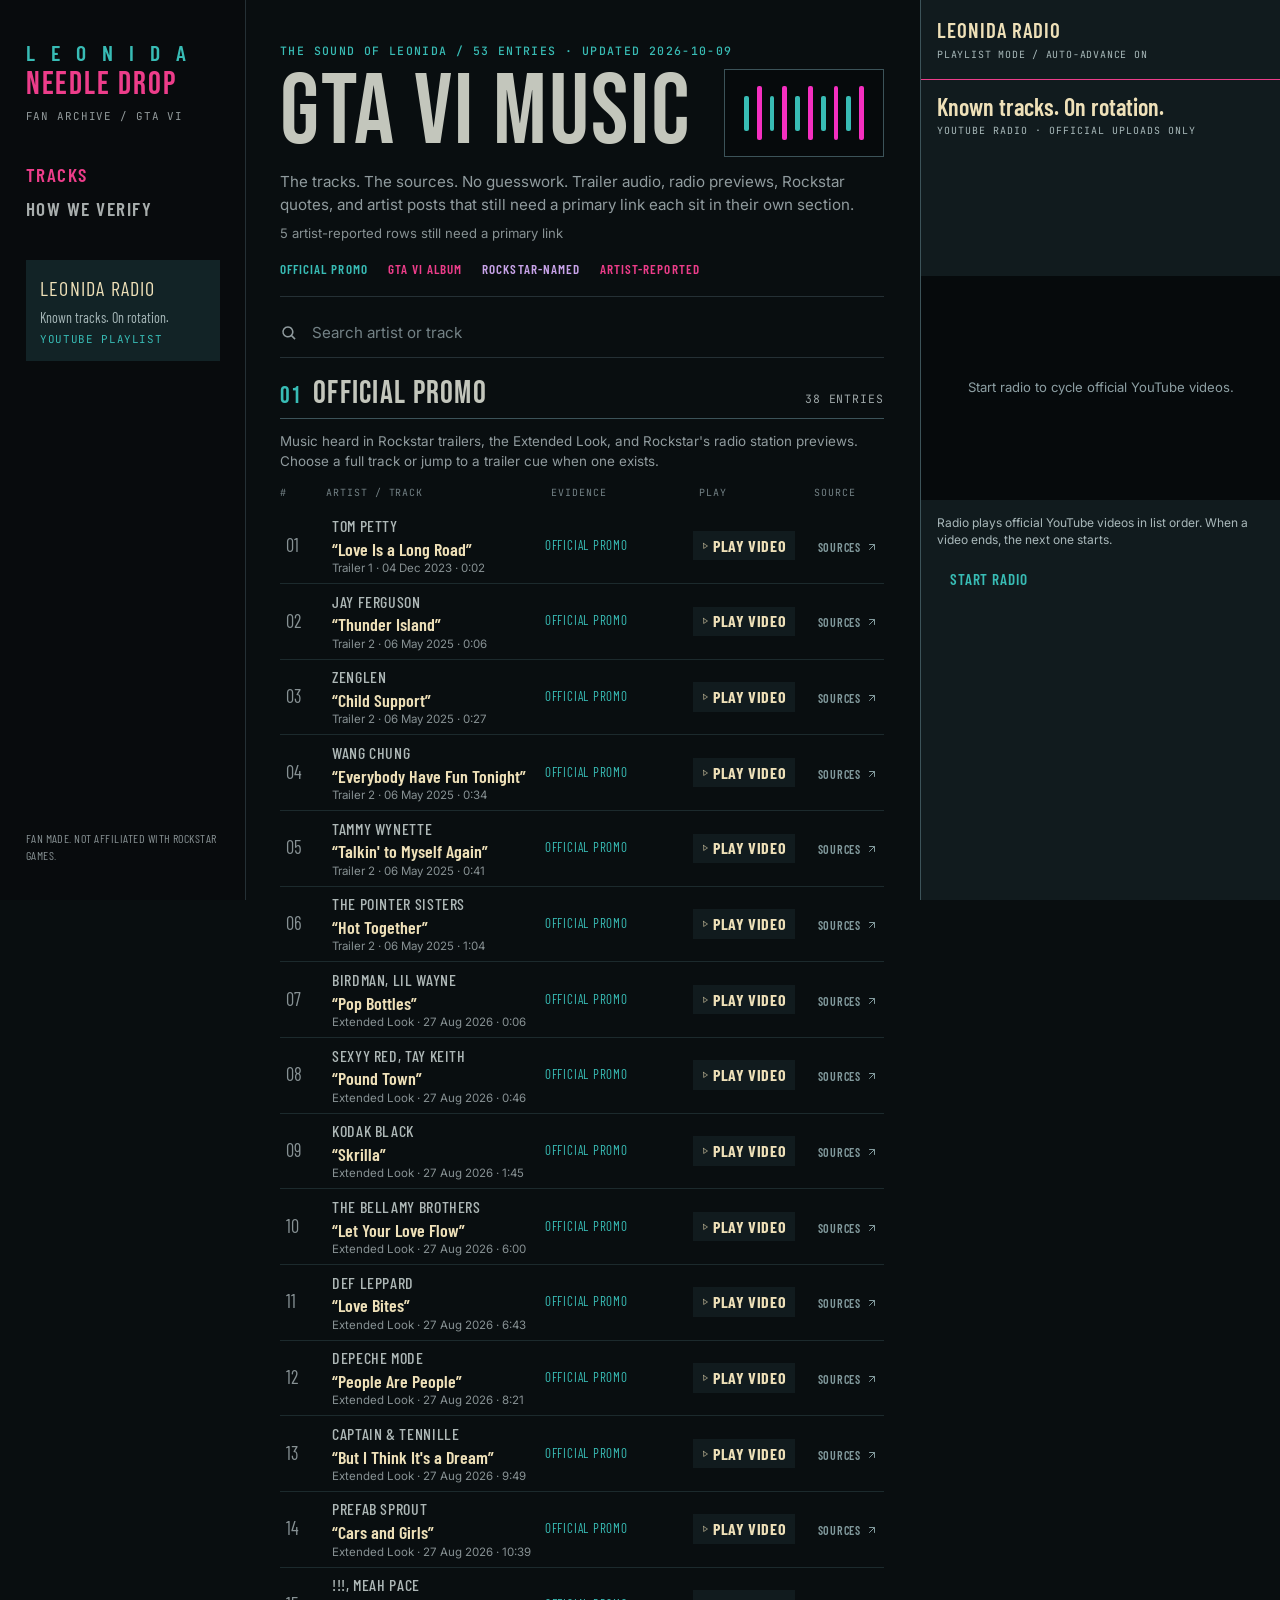
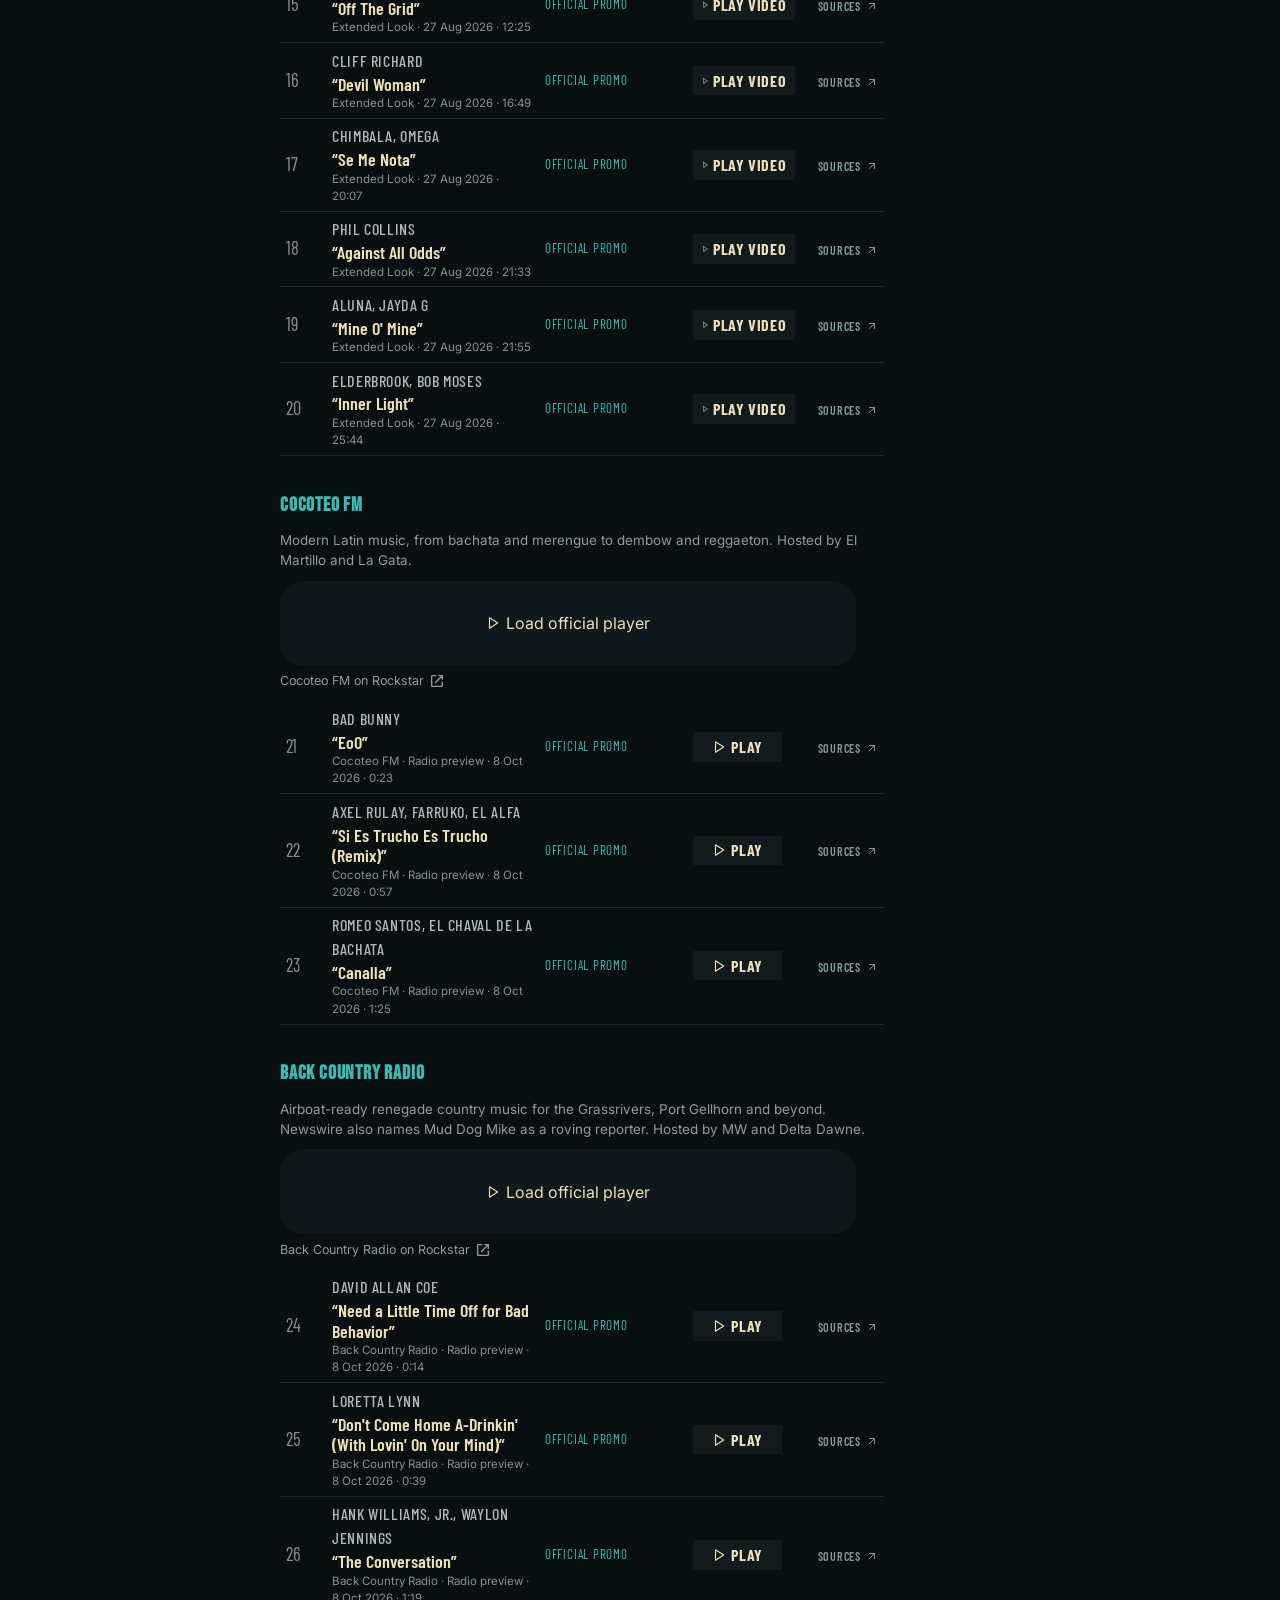
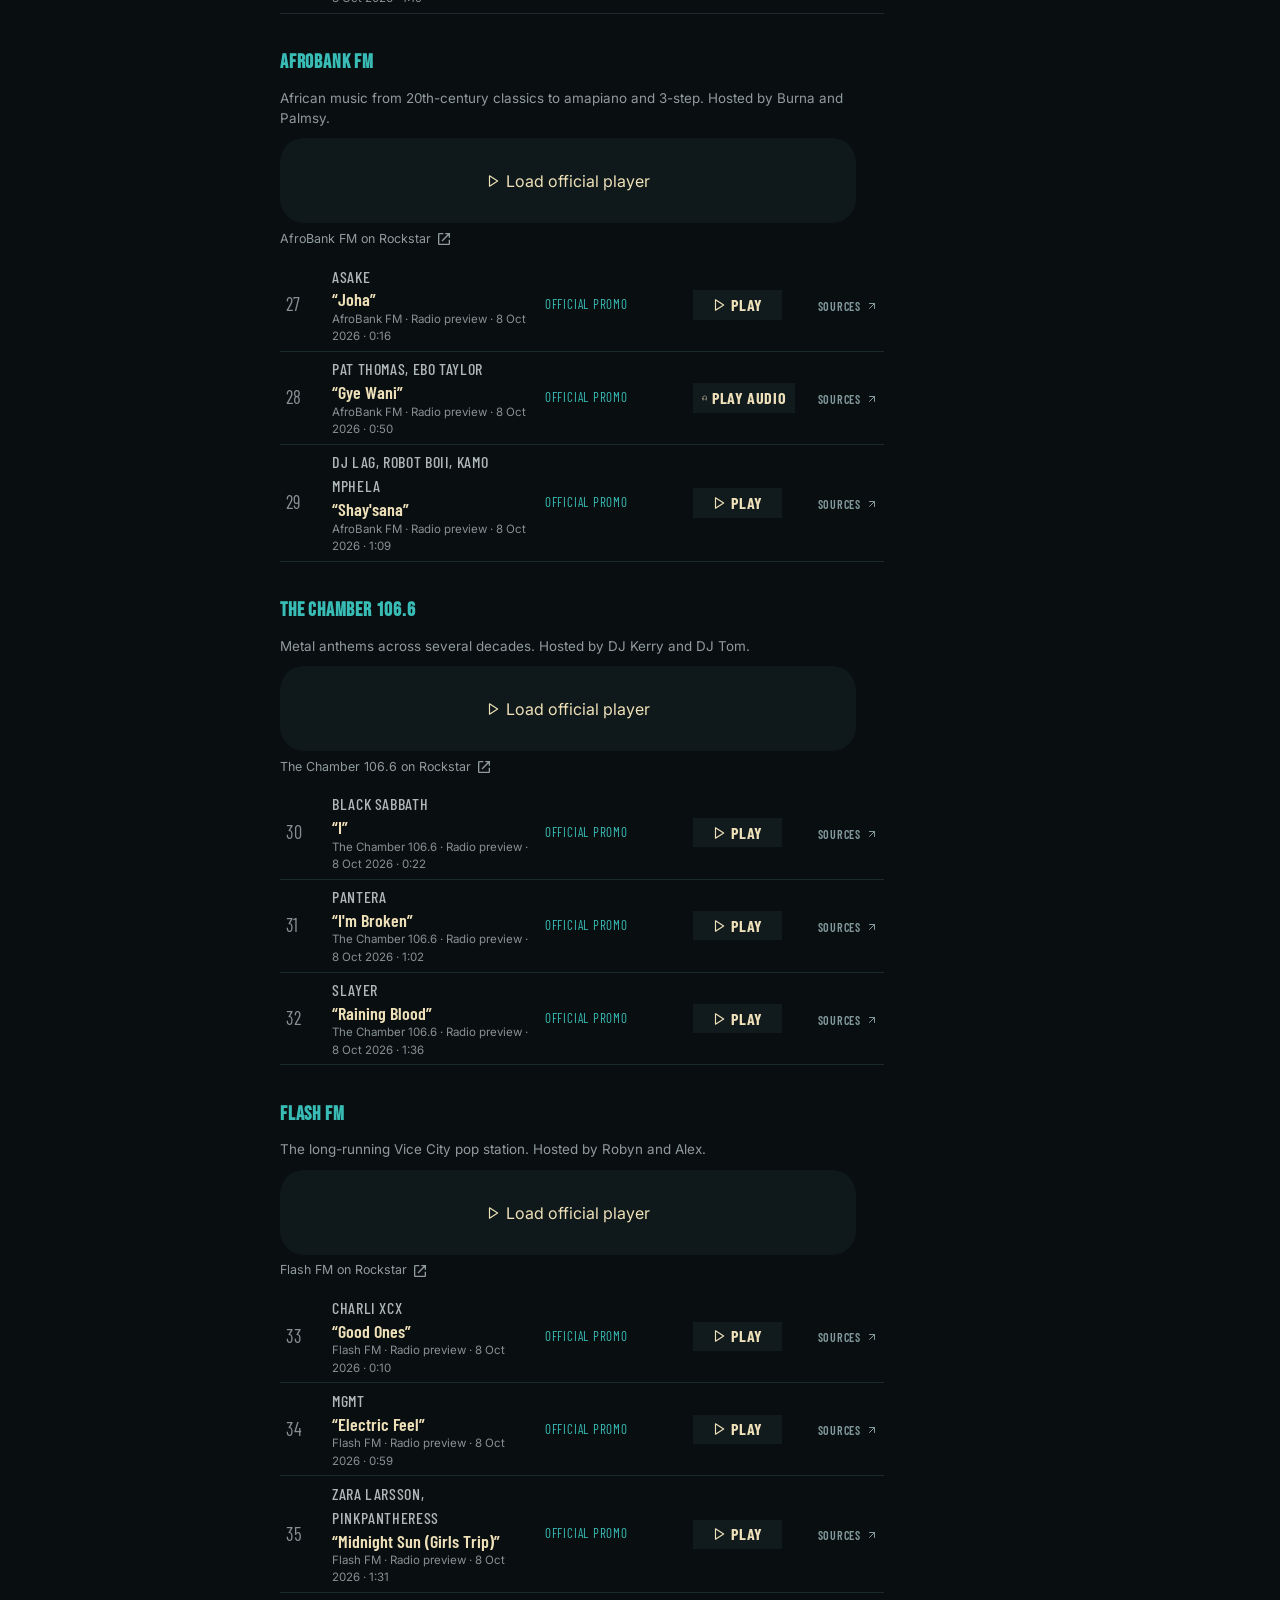
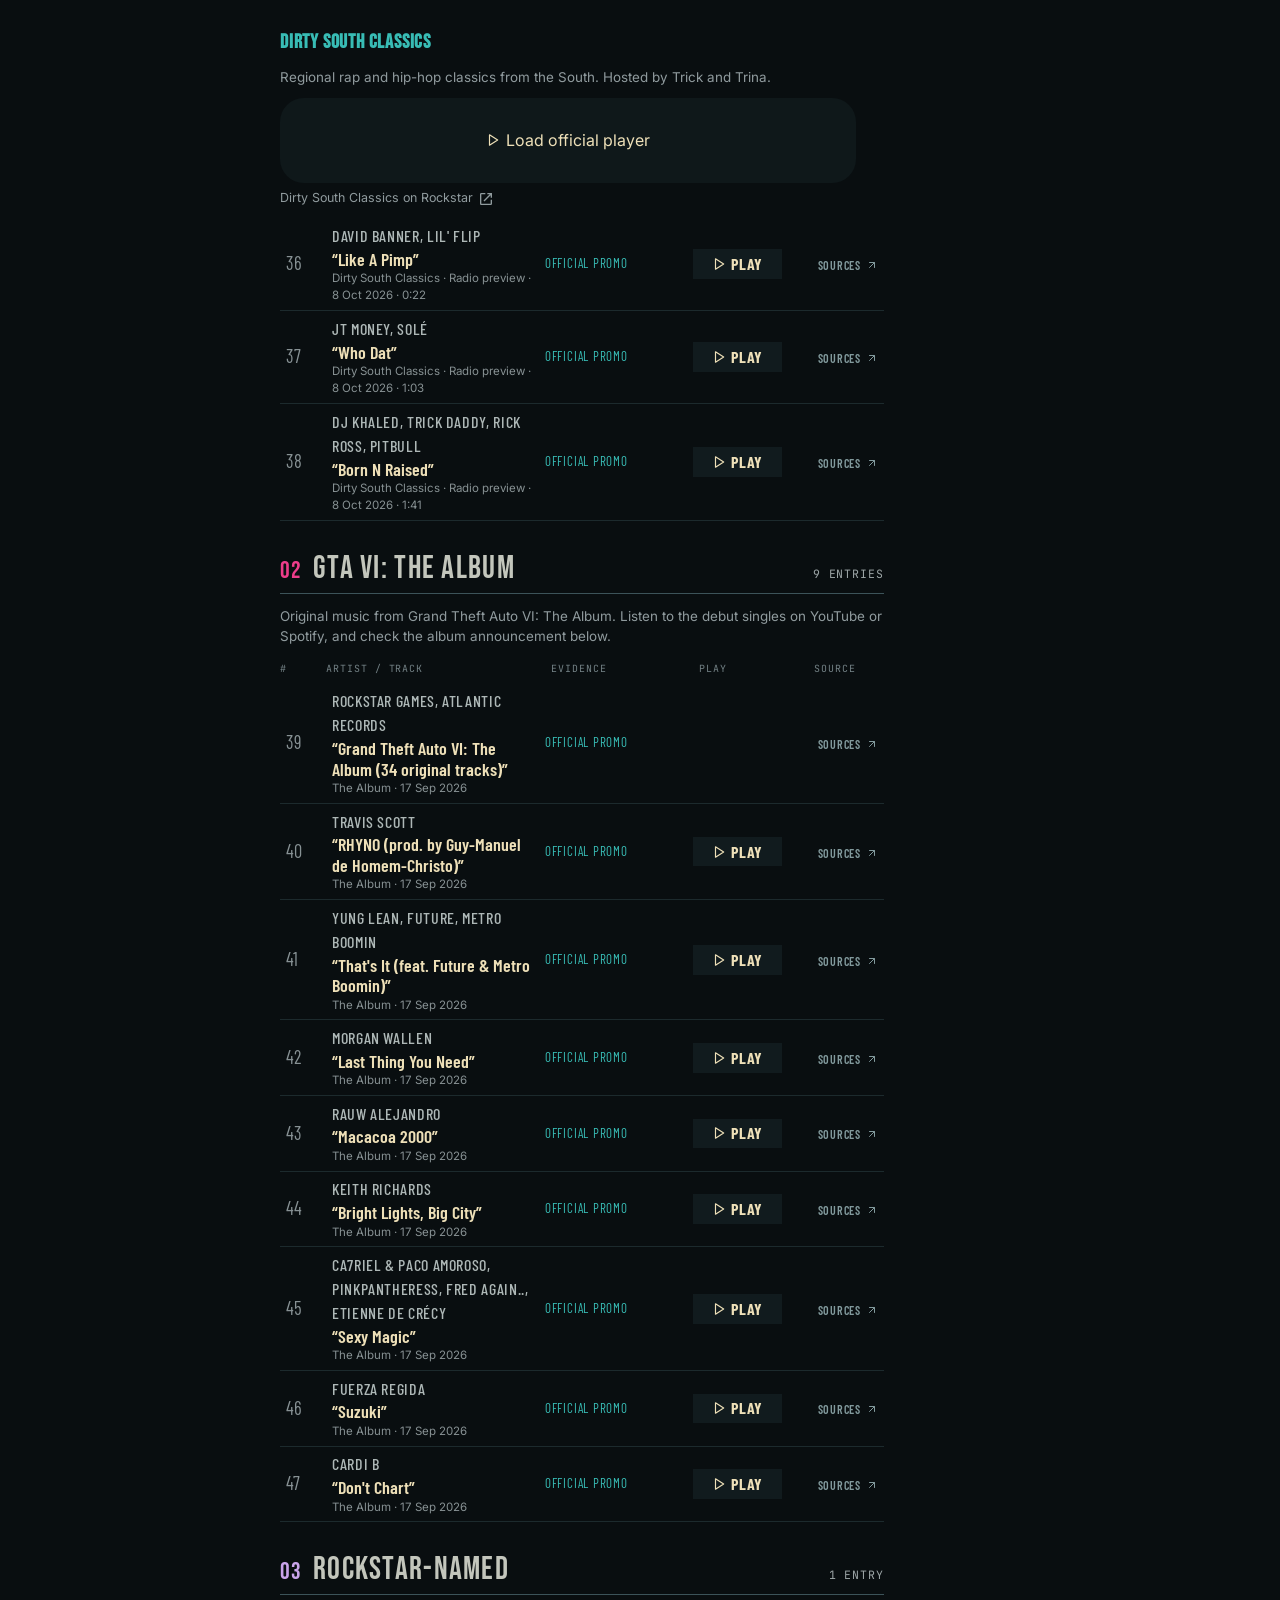
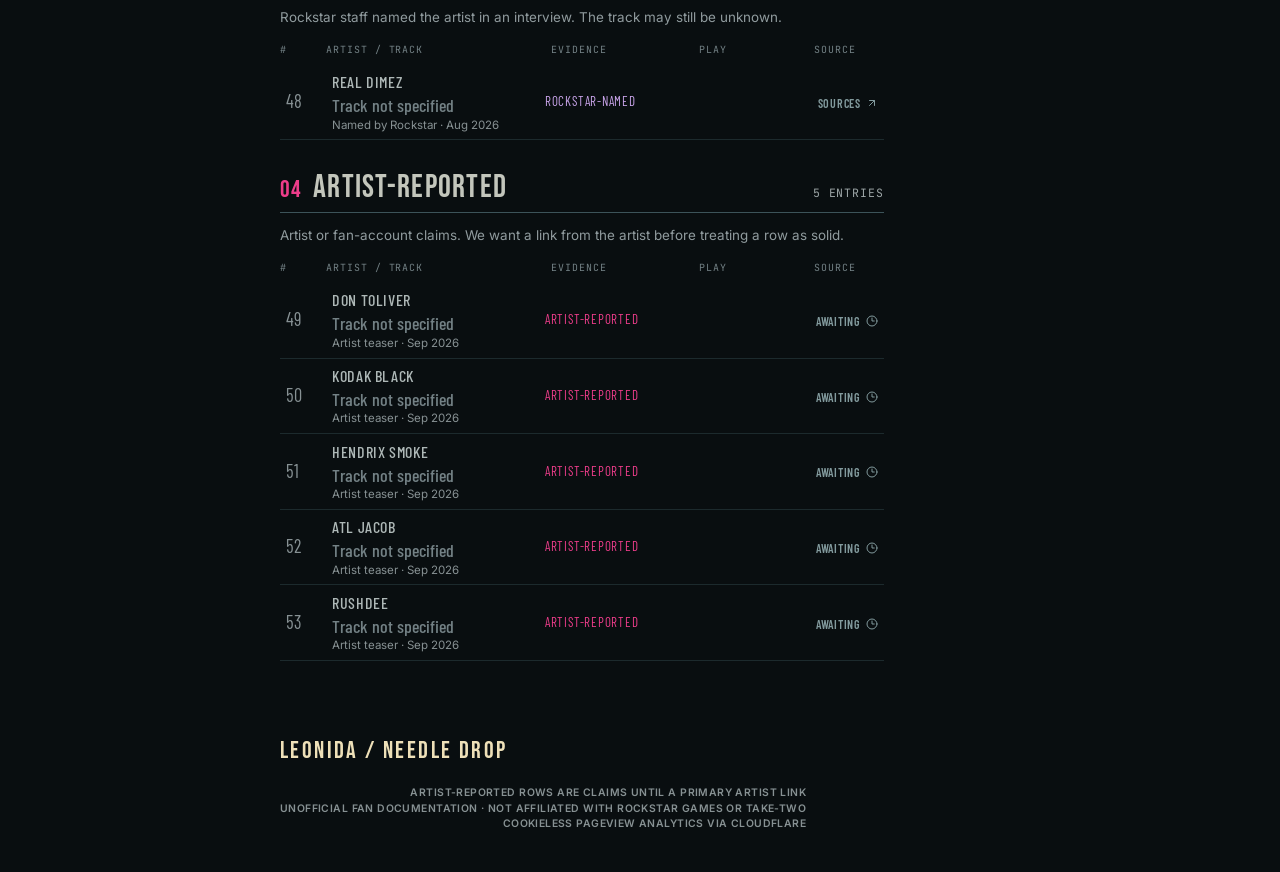
==== commit 4947e7de: "Promote Suzuki and Don't Chart from leak rows to album singles Rockstar named both tracks as GTA VI:" ====
--- a/docs/index.html
+++ b/docs/index.html
@@ -29,7 +29,7 @@
       href="https://fonts.googleapis.com/css2?family=Anton&family=Barlow+Condensed:ital,wght@0,500;0,600;0,700;1,600&family=Bebas+Neue&family=Inter:wght@400;500;600;700&family=JetBrains+Mono:wght@500;800&display=swap"
       rel="stylesheet"
     />
-    <link rel="stylesheet" href="assets/style.css?v=20261009radioplay" />
+    <link rel="stylesheet" href="assets/style.css?v=20261009album9" />
     <link rel="icon" href="assets/leonida-needle-mark.svg" type="image/svg+xml" />
   </head>
   <body>
@@ -161,7 +161,7 @@
       </aside>
     </div>
 
-    <script src="assets/app.js?v=20261009radioplay"></script>
+    <script src="assets/app.js?v=20261009album9"></script>
     <!-- Cloudflare Web Analytics --><script type='module' src='https://static.cloudflareinsights.com/beacon.min.js' data-cf-beacon='{"token": "36ca547414b54089a4cac3e3b336f02d"}'></script><!-- End Cloudflare Web Analytics -->
   </body>
 </html>
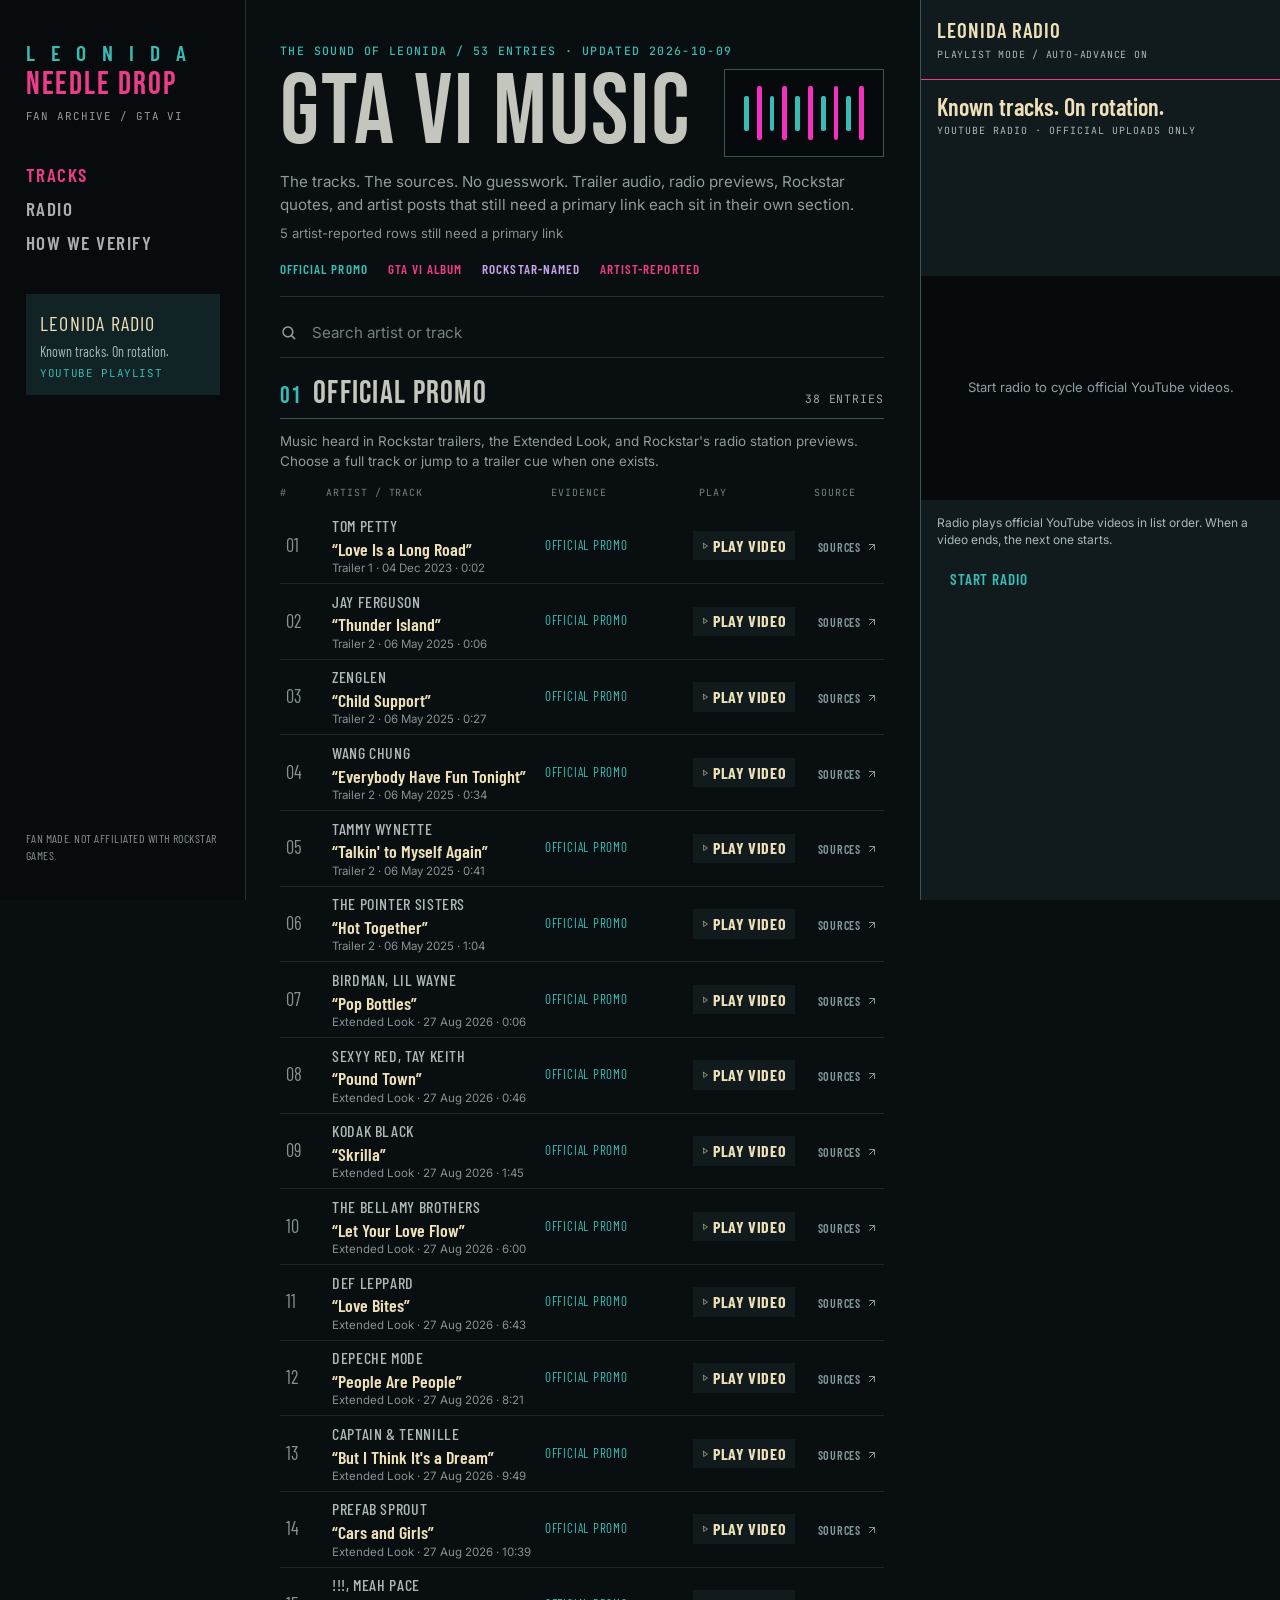
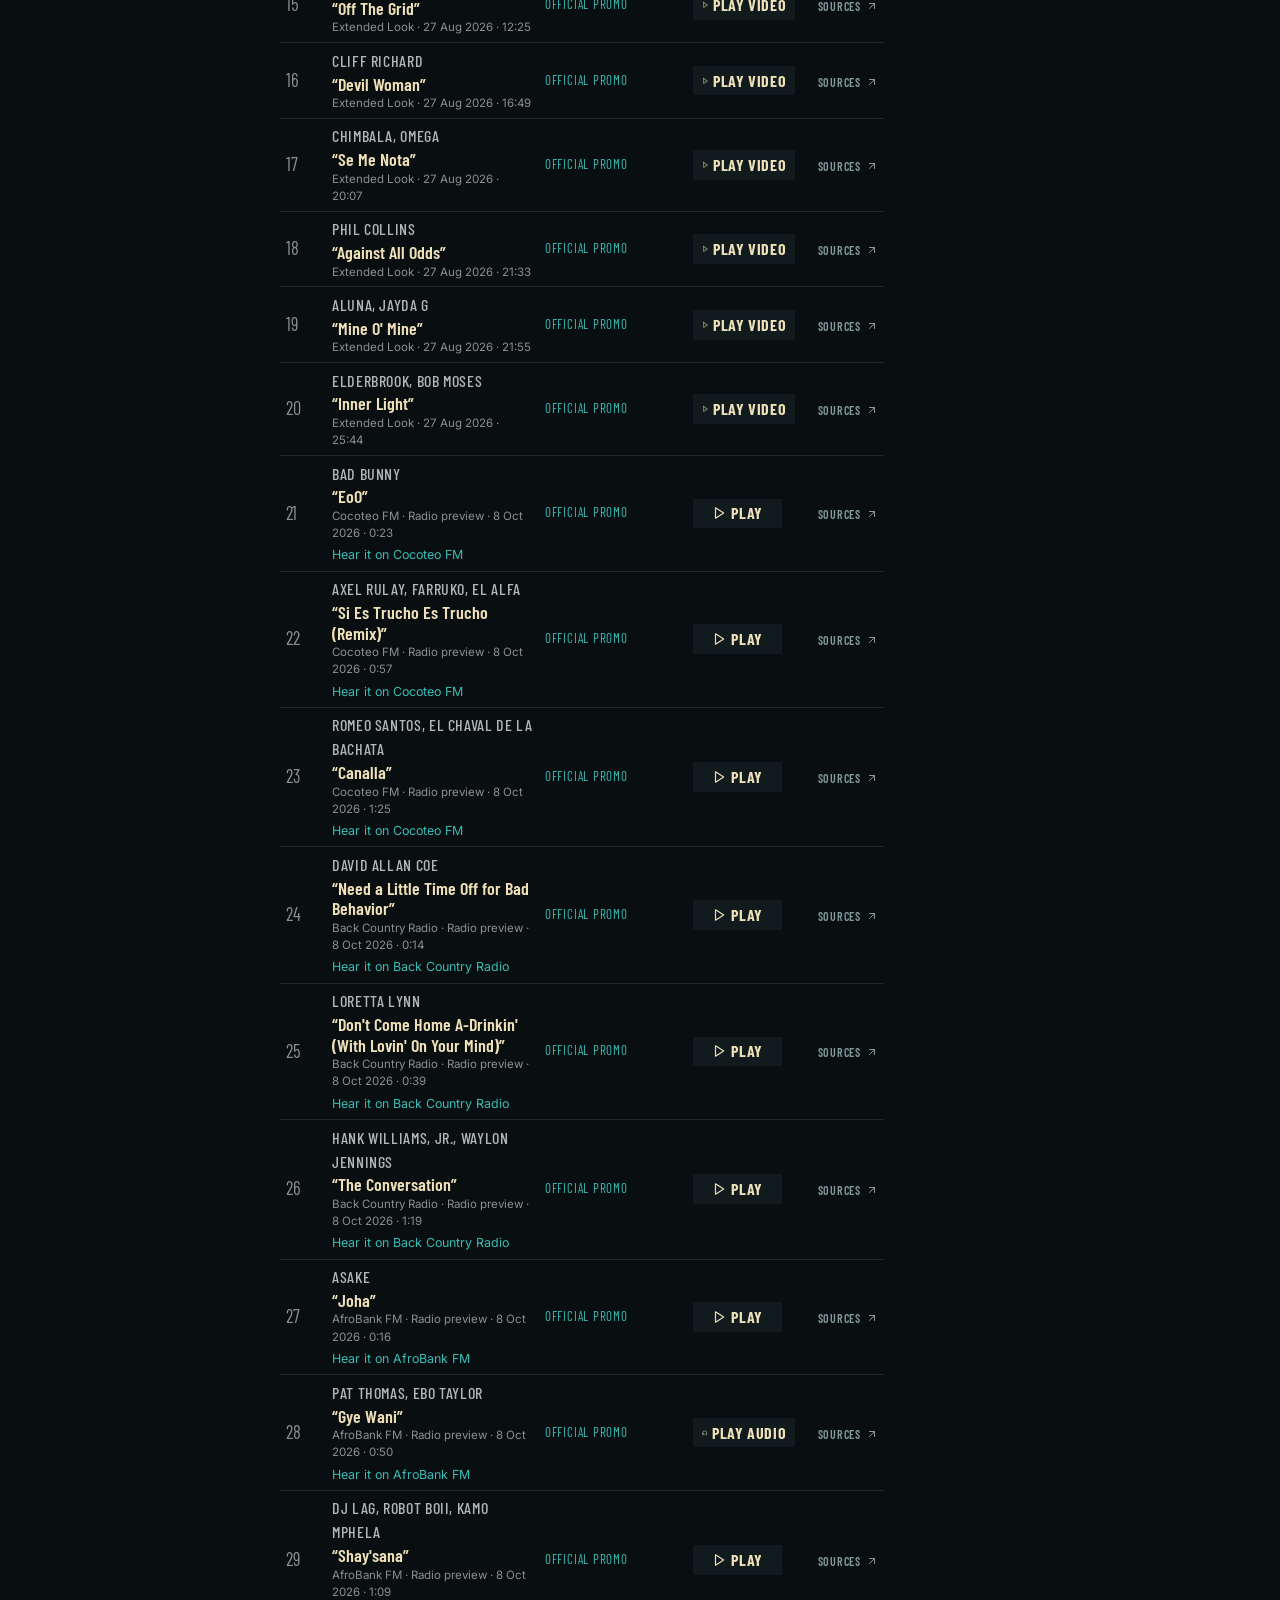
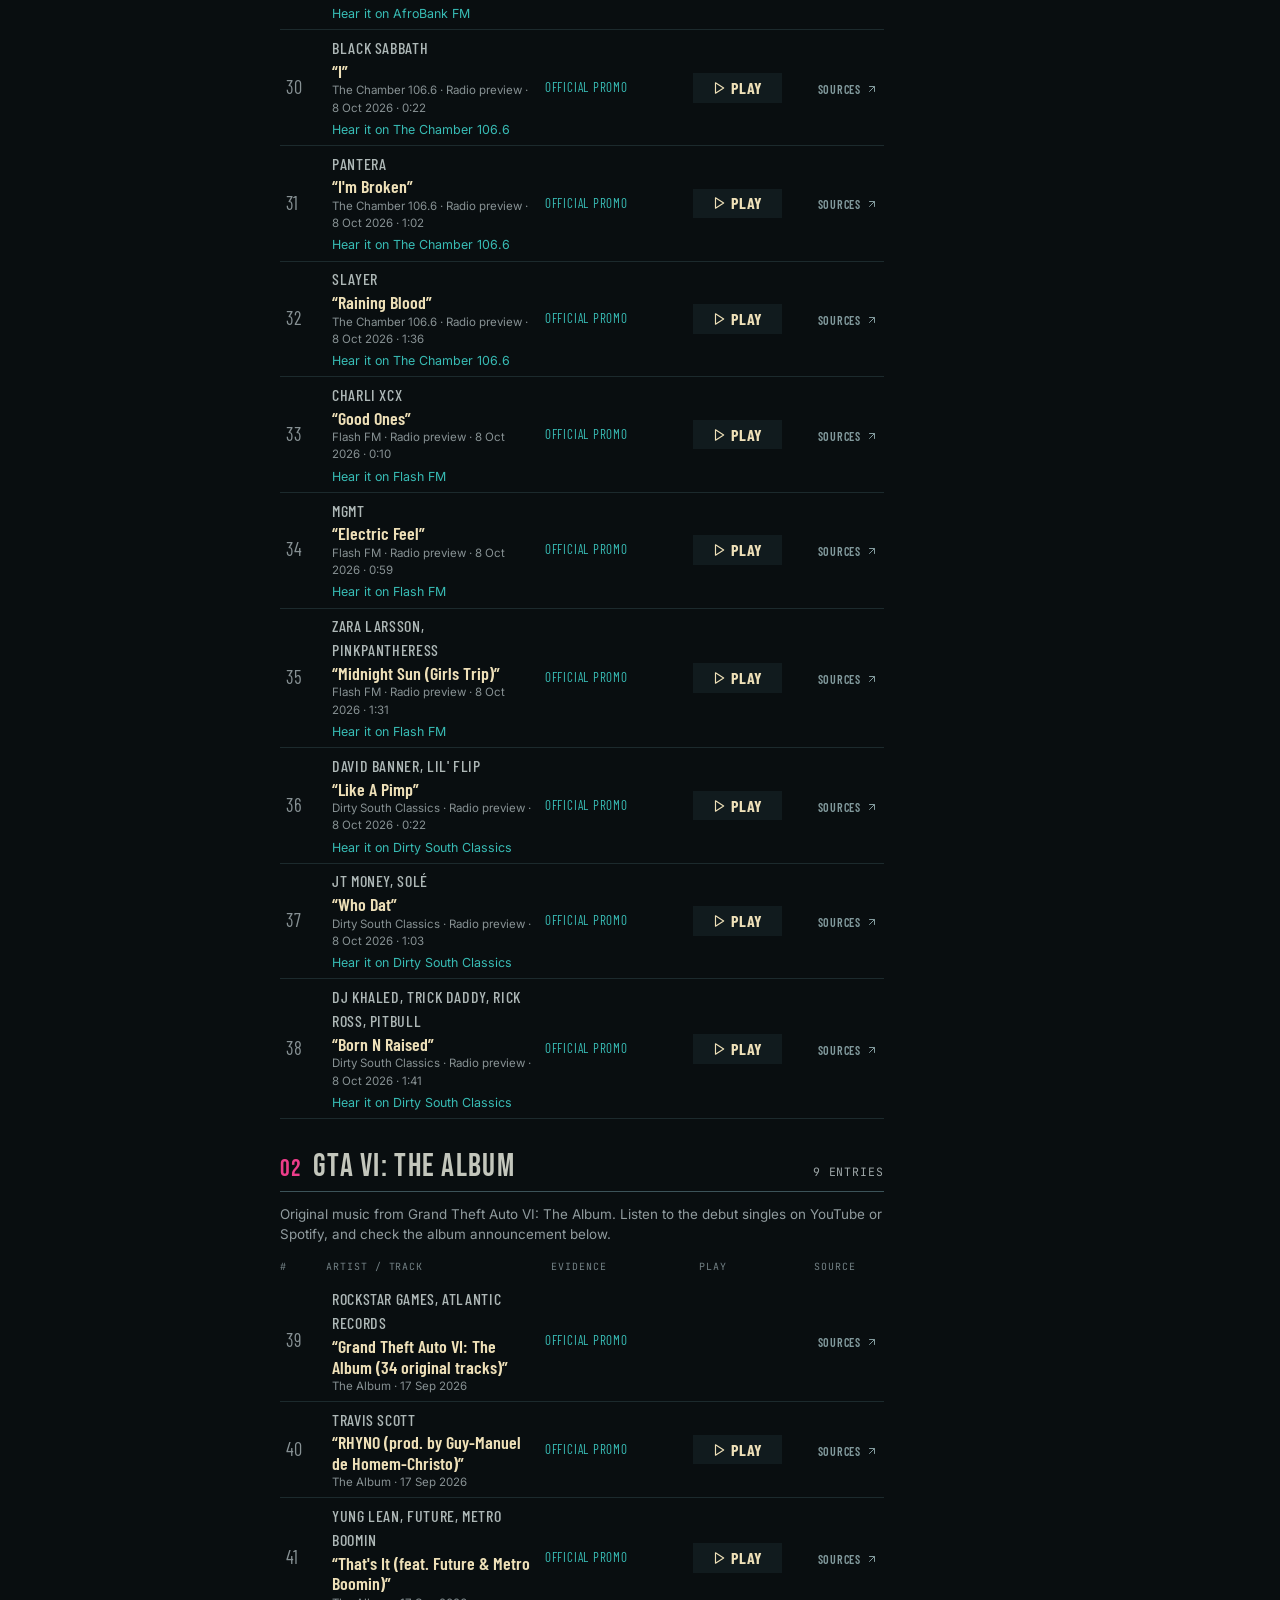
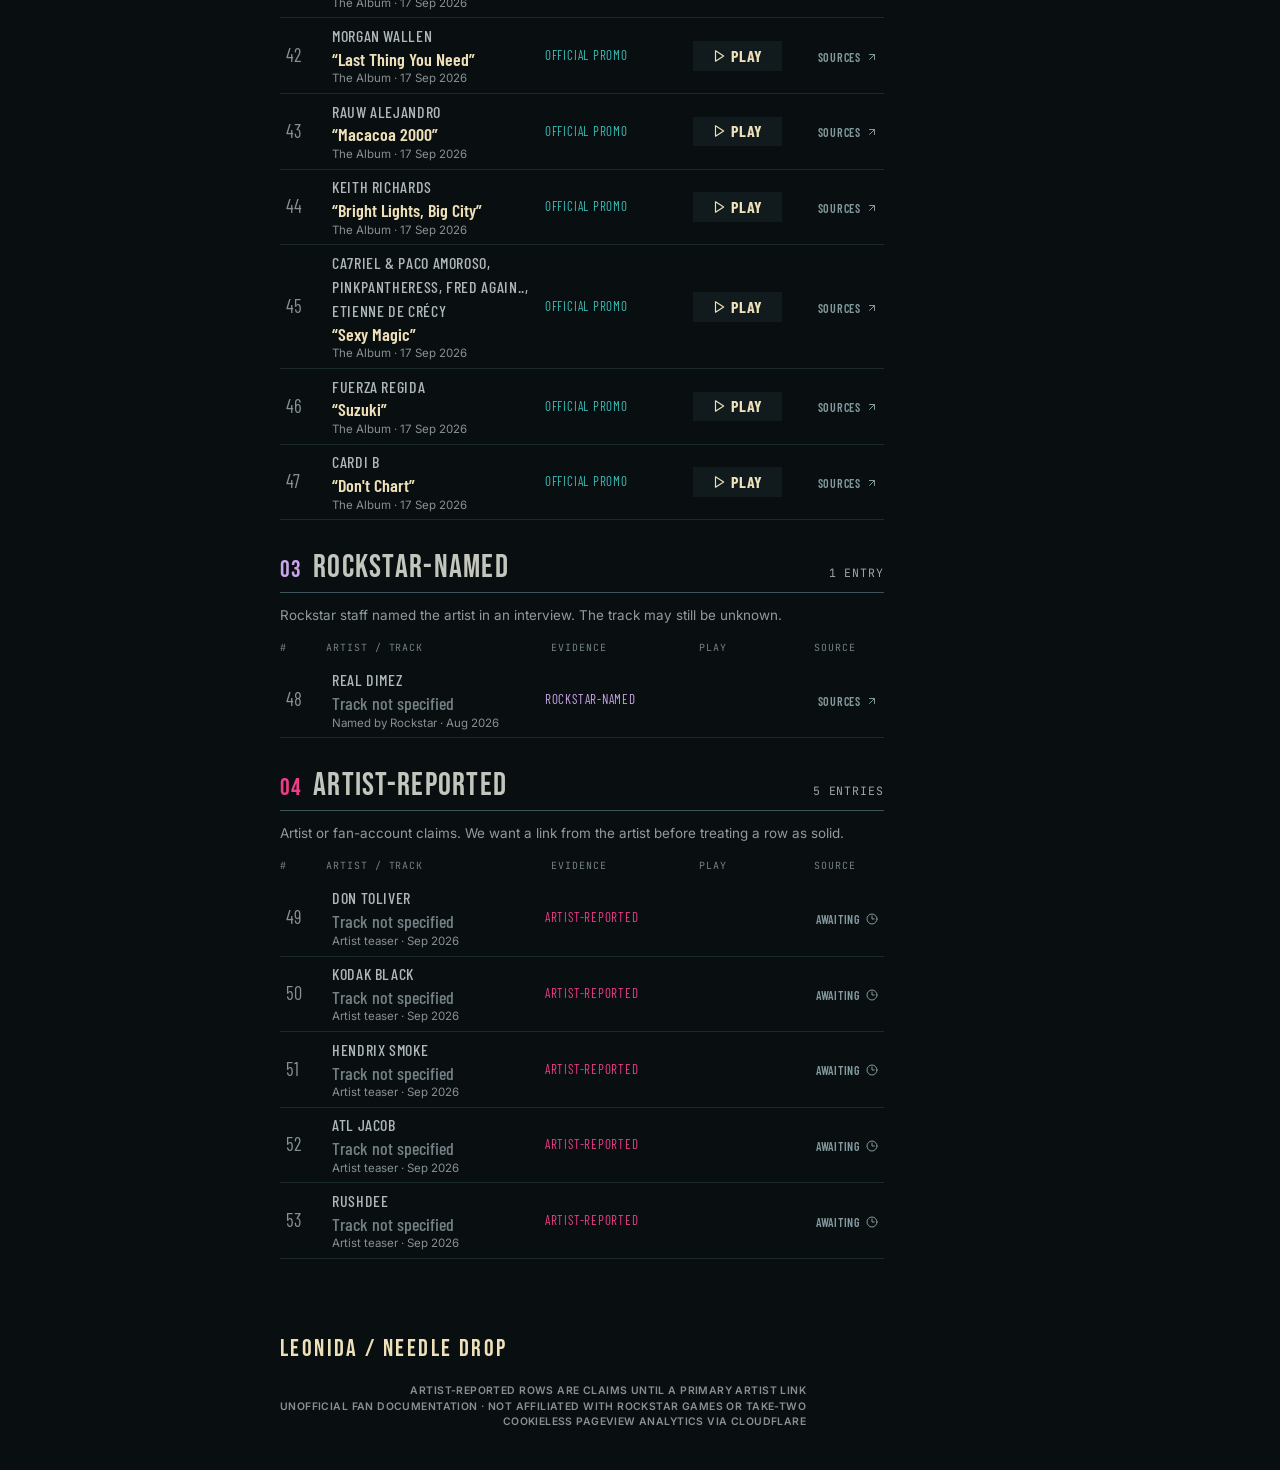
==== commit aa3451c8: "Move Rockstar station previews onto a dedicated Radio page Keep the 18 radio rows in the catalog as " ====
--- a/docs/index.html
+++ b/docs/index.html
@@ -29,7 +29,7 @@
       href="https://fonts.googleapis.com/css2?family=Anton&family=Barlow+Condensed:ital,wght@0,500;0,600;0,700;1,600&family=Bebas+Neue&family=Inter:wght@400;500;600;700&family=JetBrains+Mono:wght@500;800&display=swap"
       rel="stylesheet"
     />
-    <link rel="stylesheet" href="assets/style.css?v=20261009album9" />
+    <link rel="stylesheet" href="assets/style.css?v=20261009radioview" />
     <link rel="icon" href="assets/leonida-needle-mark.svg" type="image/svg+xml" />
   </head>
   <body>
@@ -43,6 +43,7 @@
 
         <nav class="nav-links">
           <a href="./" aria-current="page">Tracks</a>
+          <a href="./radio/">Radio</a>
           <a href="./methodology.html">How we verify</a>
         </nav>
 
@@ -161,7 +162,7 @@
       </aside>
     </div>
 
-    <script src="assets/app.js?v=20261009album9"></script>
+    <script src="assets/app.js?v=20261009radioview"></script>
     <!-- Cloudflare Web Analytics --><script type='module' src='https://static.cloudflareinsights.com/beacon.min.js' data-cf-beacon='{"token": "36ca547414b54089a4cac3e3b336f02d"}'></script><!-- End Cloudflare Web Analytics -->
   </body>
 </html>
--- a/docs/assets/style.css
+++ b/docs/assets/style.css
@@ -490,11 +490,91 @@
   font-size: 0.84rem;
 }
 
+.row-radio-link {
+  margin: 0.2rem 0 0;
+  font-size: 0.78rem;
+}
+
+.row-radio-link a {
+  color: var(--teal);
+  text-decoration: none;
+}
+
+.row-radio-link a:hover,
+.row-radio-link a:focus-visible {
+  color: var(--paper);
+}
+
+.radio-page {
+  display: grid;
+  gap: 0;
+}
+
+.station-card {
+  display: grid;
+  gap: 0.85rem;
+  padding: 1.15rem 0 1.4rem;
+  border-bottom: 1px solid var(--line);
+  scroll-margin-top: calc(var(--sticky-header-height, 0px) + 0.75rem);
+}
+
+.station-card-head {
+  display: grid;
+  gap: 0.2rem;
+}
+
+.station-card-title {
+  margin: 0;
+  font-family: var(--display);
+  font-size: 1.7rem;
+  letter-spacing: 0.04em;
+  text-transform: uppercase;
+  color: var(--paper);
+}
+
+.station-card-hosts {
+  margin: 0;
+  color: var(--muted);
+  font-size: 0.88rem;
+}
+
+.radio-track-list {
+  margin: 0;
+  padding: 0;
+  list-style: none;
+  display: grid;
+  gap: 0.55rem;
+}
+
+.radio-track-name,
+.radio-track-cue {
+  margin: 0;
+}
+
+.radio-track-name {
+  color: var(--paper);
+  font-size: 0.95rem;
+}
+
+.radio-track-cue {
+  color: var(--muted);
+  font-size: 0.78rem;
+}
+
 .station-player {
   display: grid;
   gap: 0.4rem;
   justify-items: start;
   max-width: 36rem;
+}
+
+.station-player-label {
+  margin: 0;
+  font-family: var(--mono);
+  font-size: 0.68rem;
+  letter-spacing: 0.08em;
+  text-transform: uppercase;
+  color: var(--muted);
 }
 
 .station-player-frame {
@@ -1233,7 +1313,10 @@
   .nav-brand-leonida { font-size: 0.75rem; }
   .nav-brand-drop { font-size: 1.3rem; }
   .nav-links { gap: 0.15rem; }
-  .nav-links a { font-size: 0.9rem; }
+  .nav-links a { font-size: 0.82rem; }
+
+  .station-card-title { font-size: 1.4rem; }
+  .station-player { max-width: 100%; }
 
   .archive-hero {
     padding: 0.5rem 0 0.75rem;
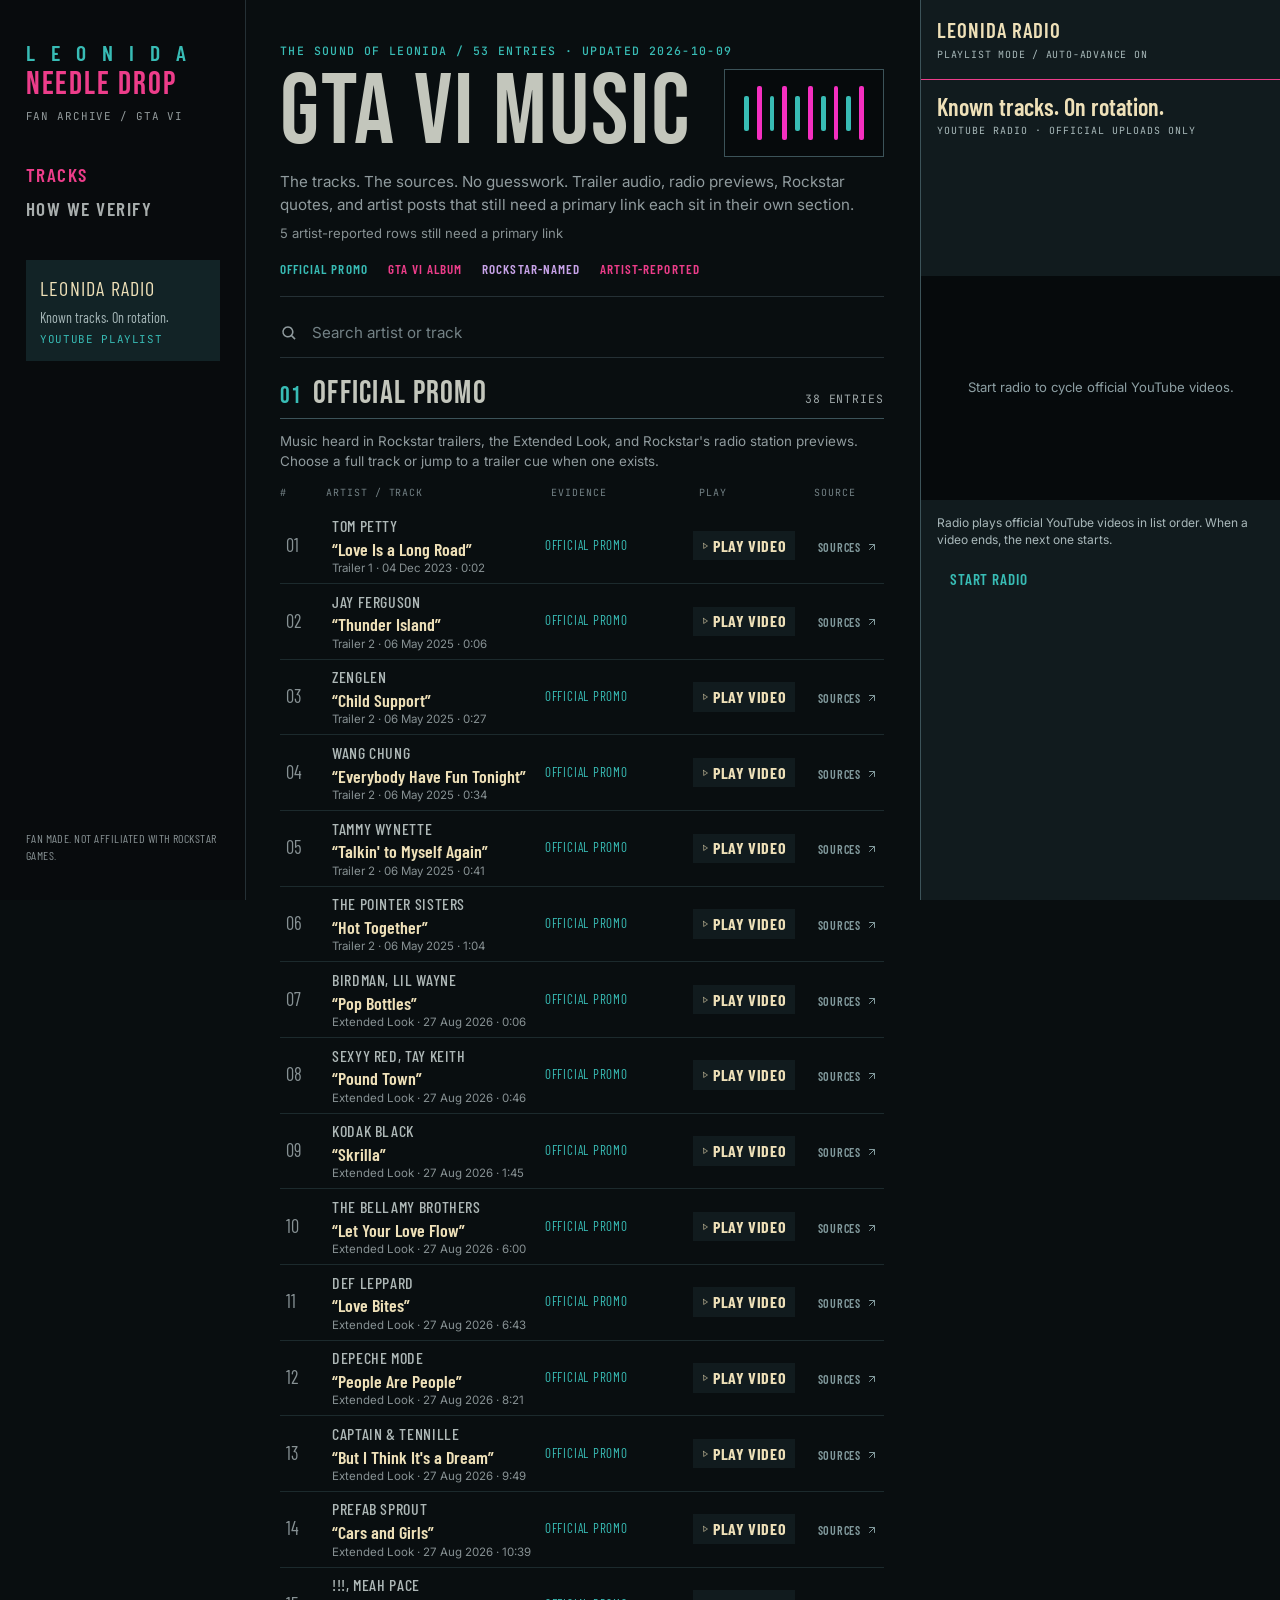
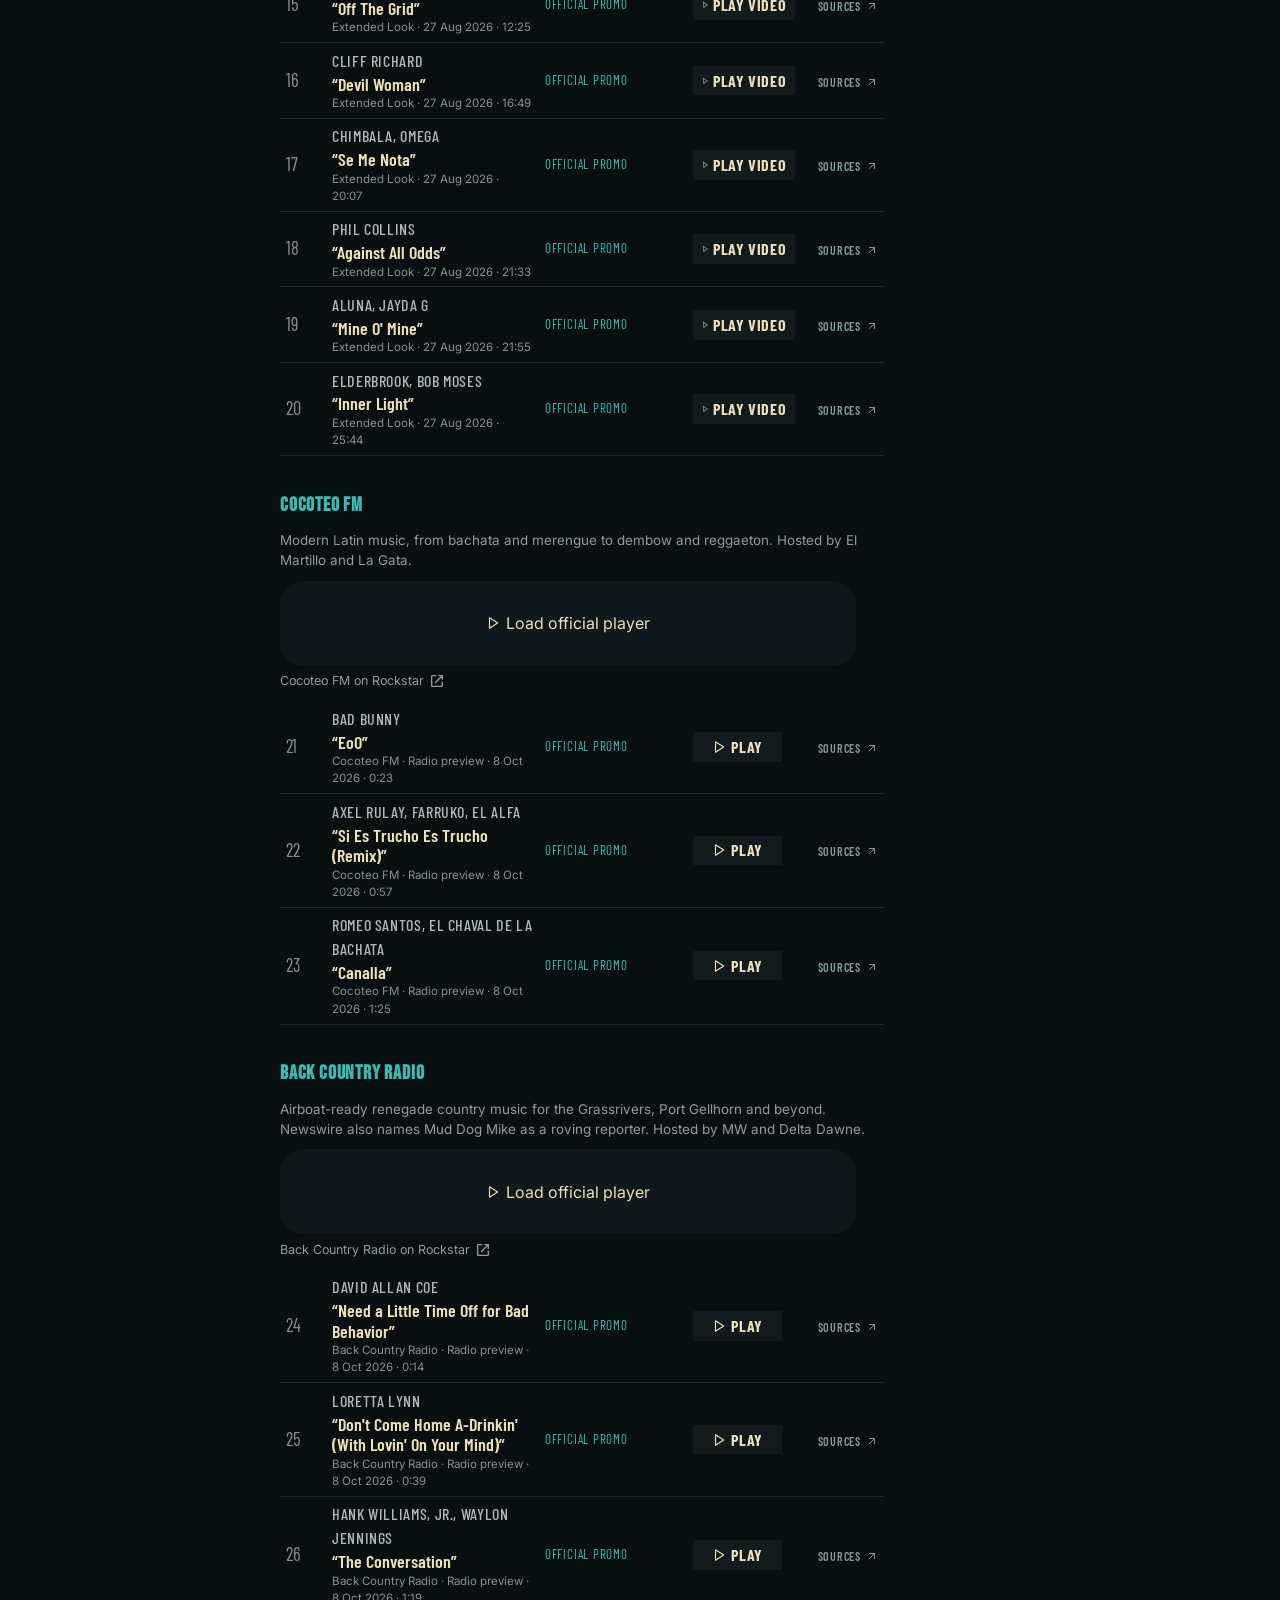
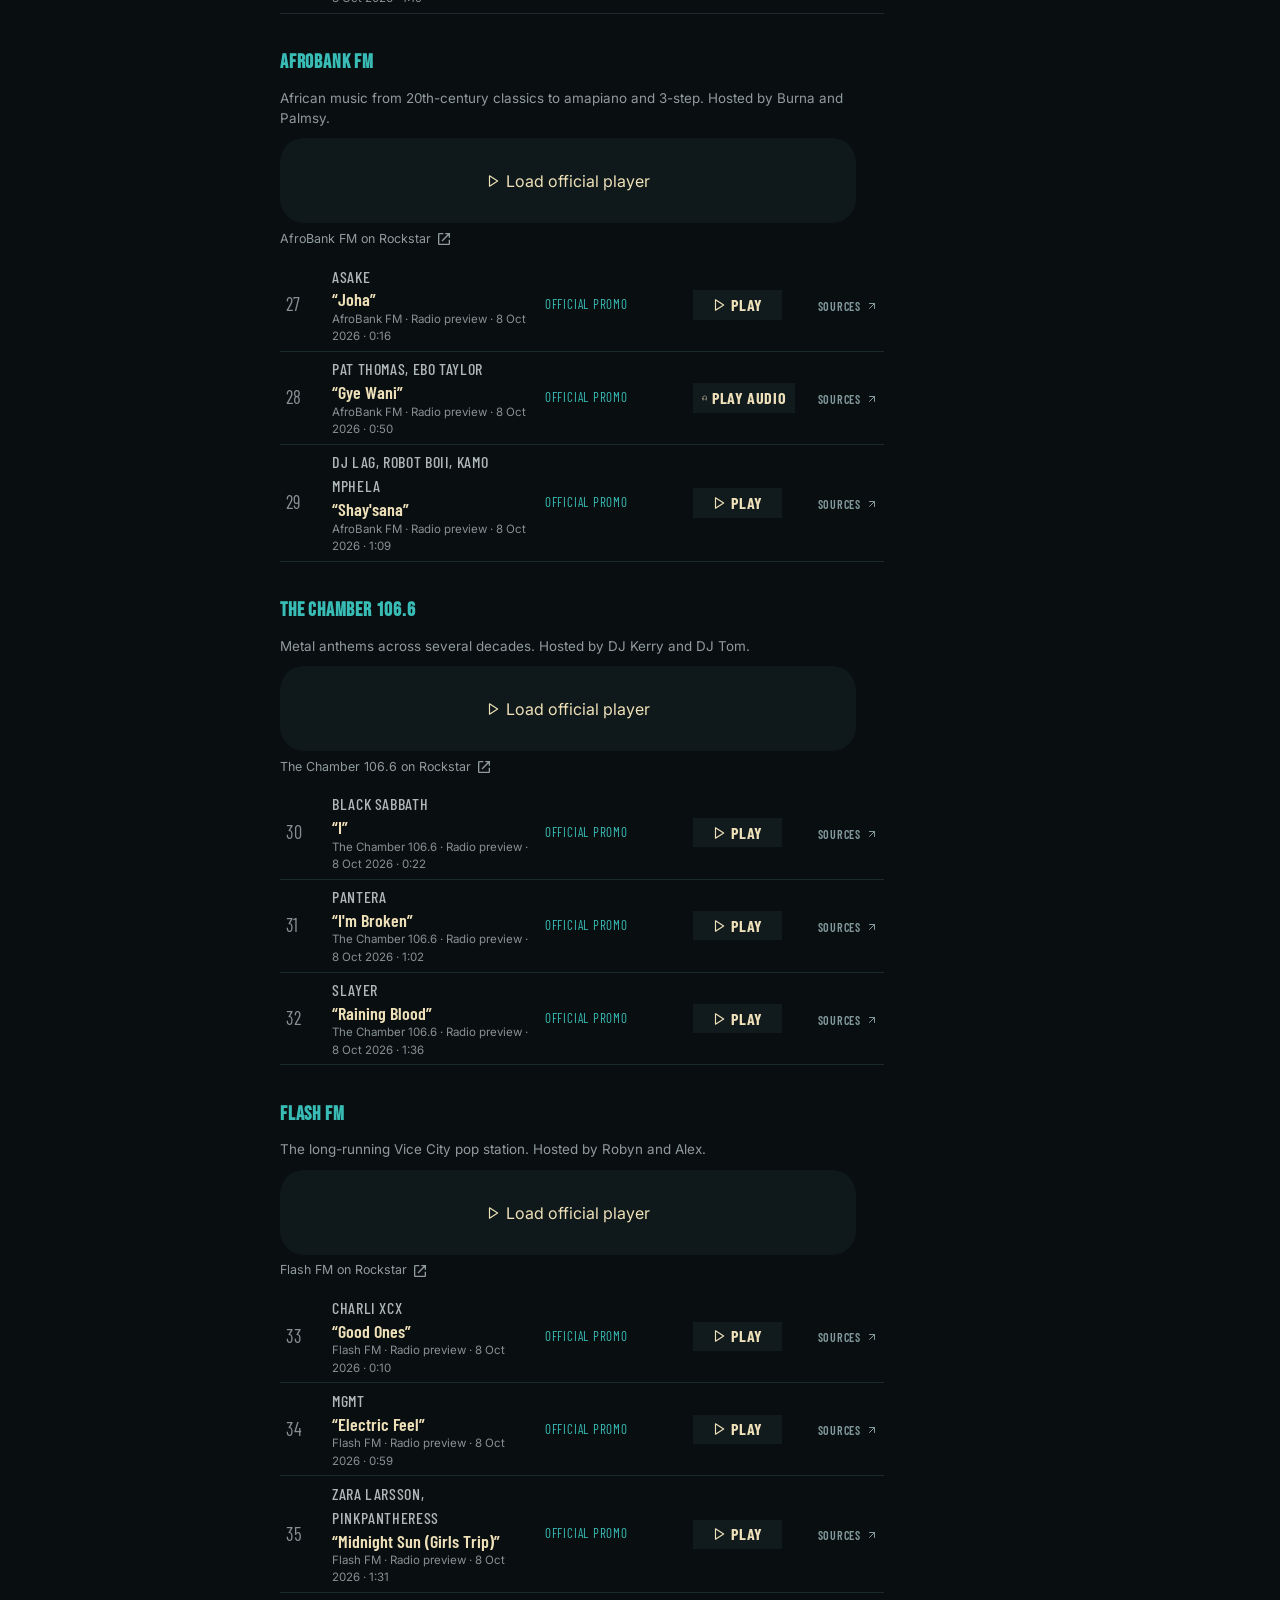
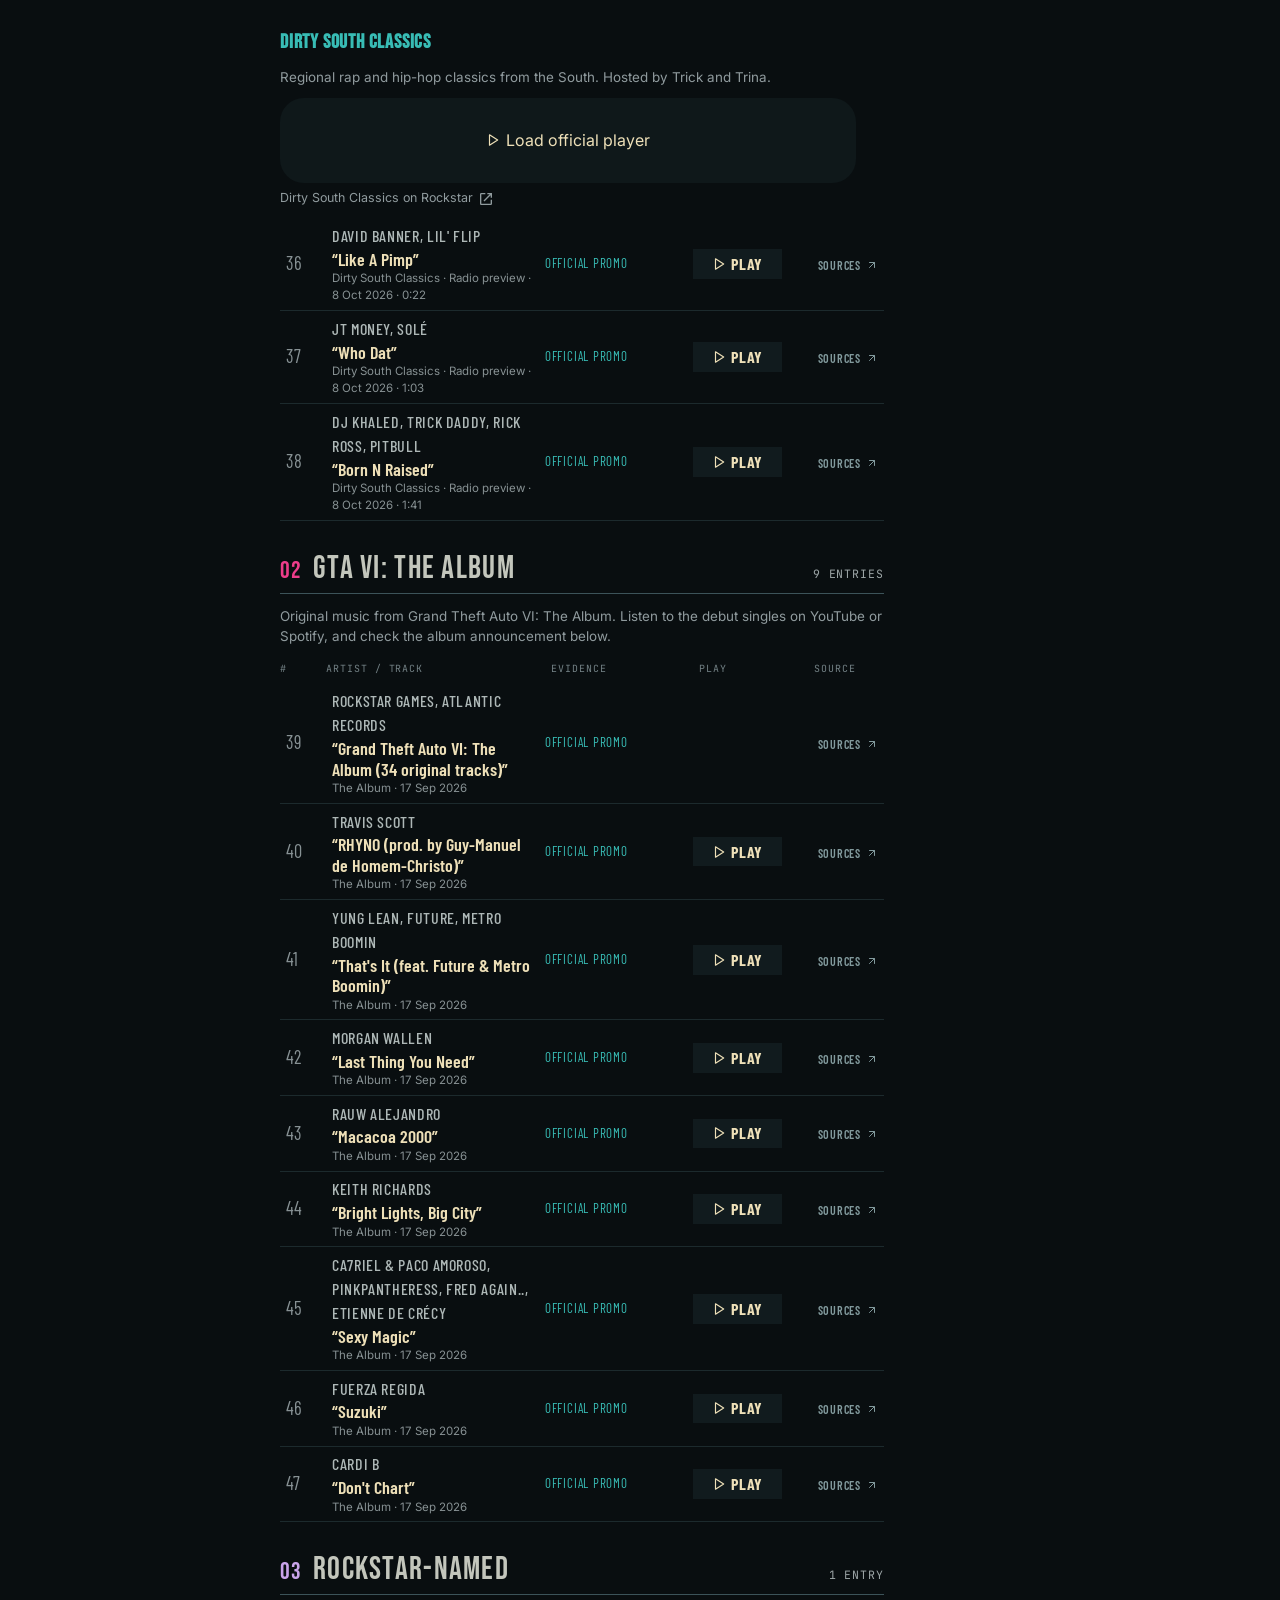
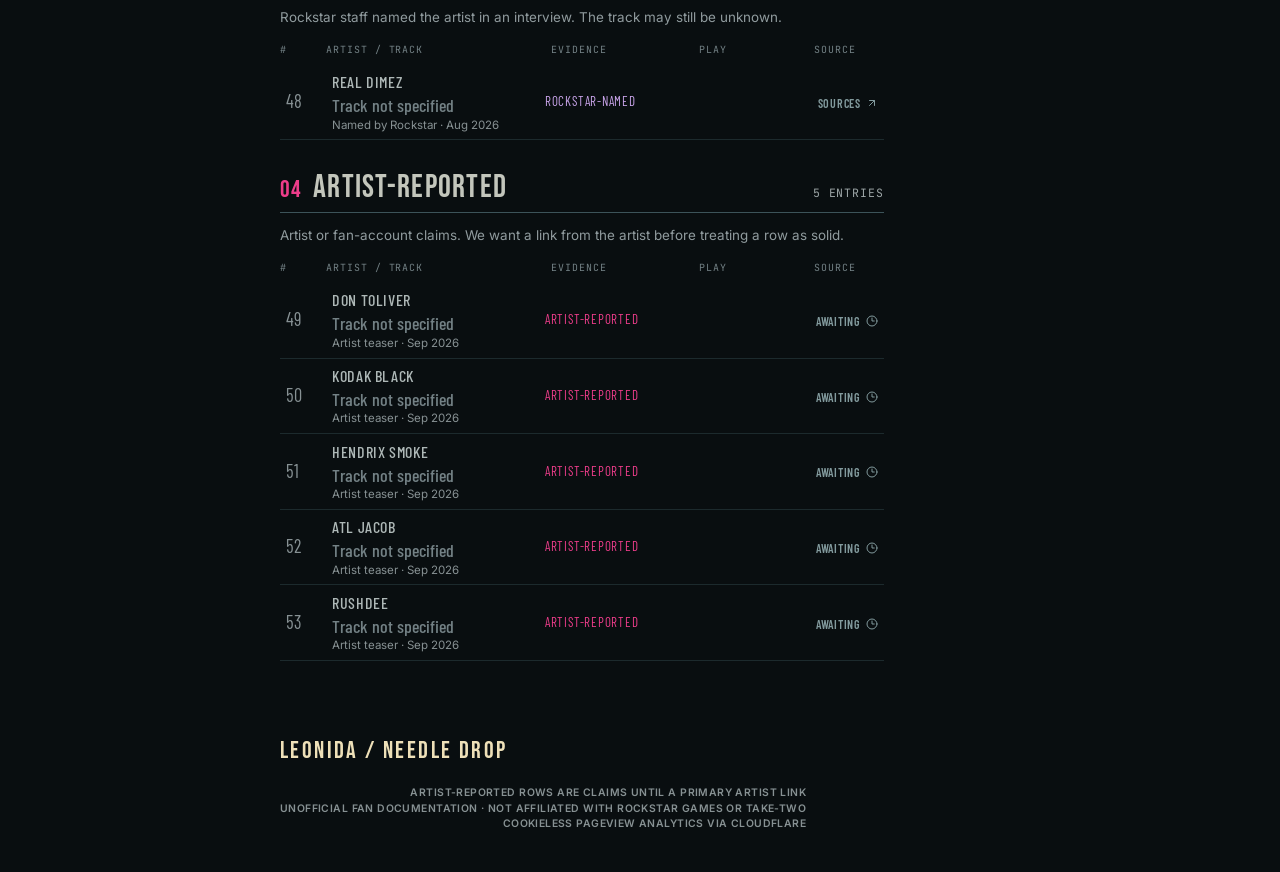
==== commit 41391c0d: "Promote Suzuki and Don't Chart from leak rows to album singles (#27)" ====
--- a/docs/index.html
+++ b/docs/index.html
@@ -29,7 +29,7 @@
       href="https://fonts.googleapis.com/css2?family=Anton&family=Barlow+Condensed:ital,wght@0,500;0,600;0,700;1,600&family=Bebas+Neue&family=Inter:wght@400;500;600;700&family=JetBrains+Mono:wght@500;800&display=swap"
       rel="stylesheet"
     />
-    <link rel="stylesheet" href="assets/style.css?v=20261009radioview" />
+    <link rel="stylesheet" href="assets/style.css?v=20261009album9" />
     <link rel="icon" href="assets/leonida-needle-mark.svg" type="image/svg+xml" />
   </head>
   <body>
@@ -43,7 +43,6 @@
 
         <nav class="nav-links">
           <a href="./" aria-current="page">Tracks</a>
-          <a href="./radio/">Radio</a>
           <a href="./methodology.html">How we verify</a>
         </nav>
 
@@ -162,7 +161,7 @@
       </aside>
     </div>
 
-    <script src="assets/app.js?v=20261009radioview"></script>
+    <script src="assets/app.js?v=20261009album9"></script>
     <!-- Cloudflare Web Analytics --><script type='module' src='https://static.cloudflareinsights.com/beacon.min.js' data-cf-beacon='{"token": "36ca547414b54089a4cac3e3b336f02d"}'></script><!-- End Cloudflare Web Analytics -->
   </body>
 </html>
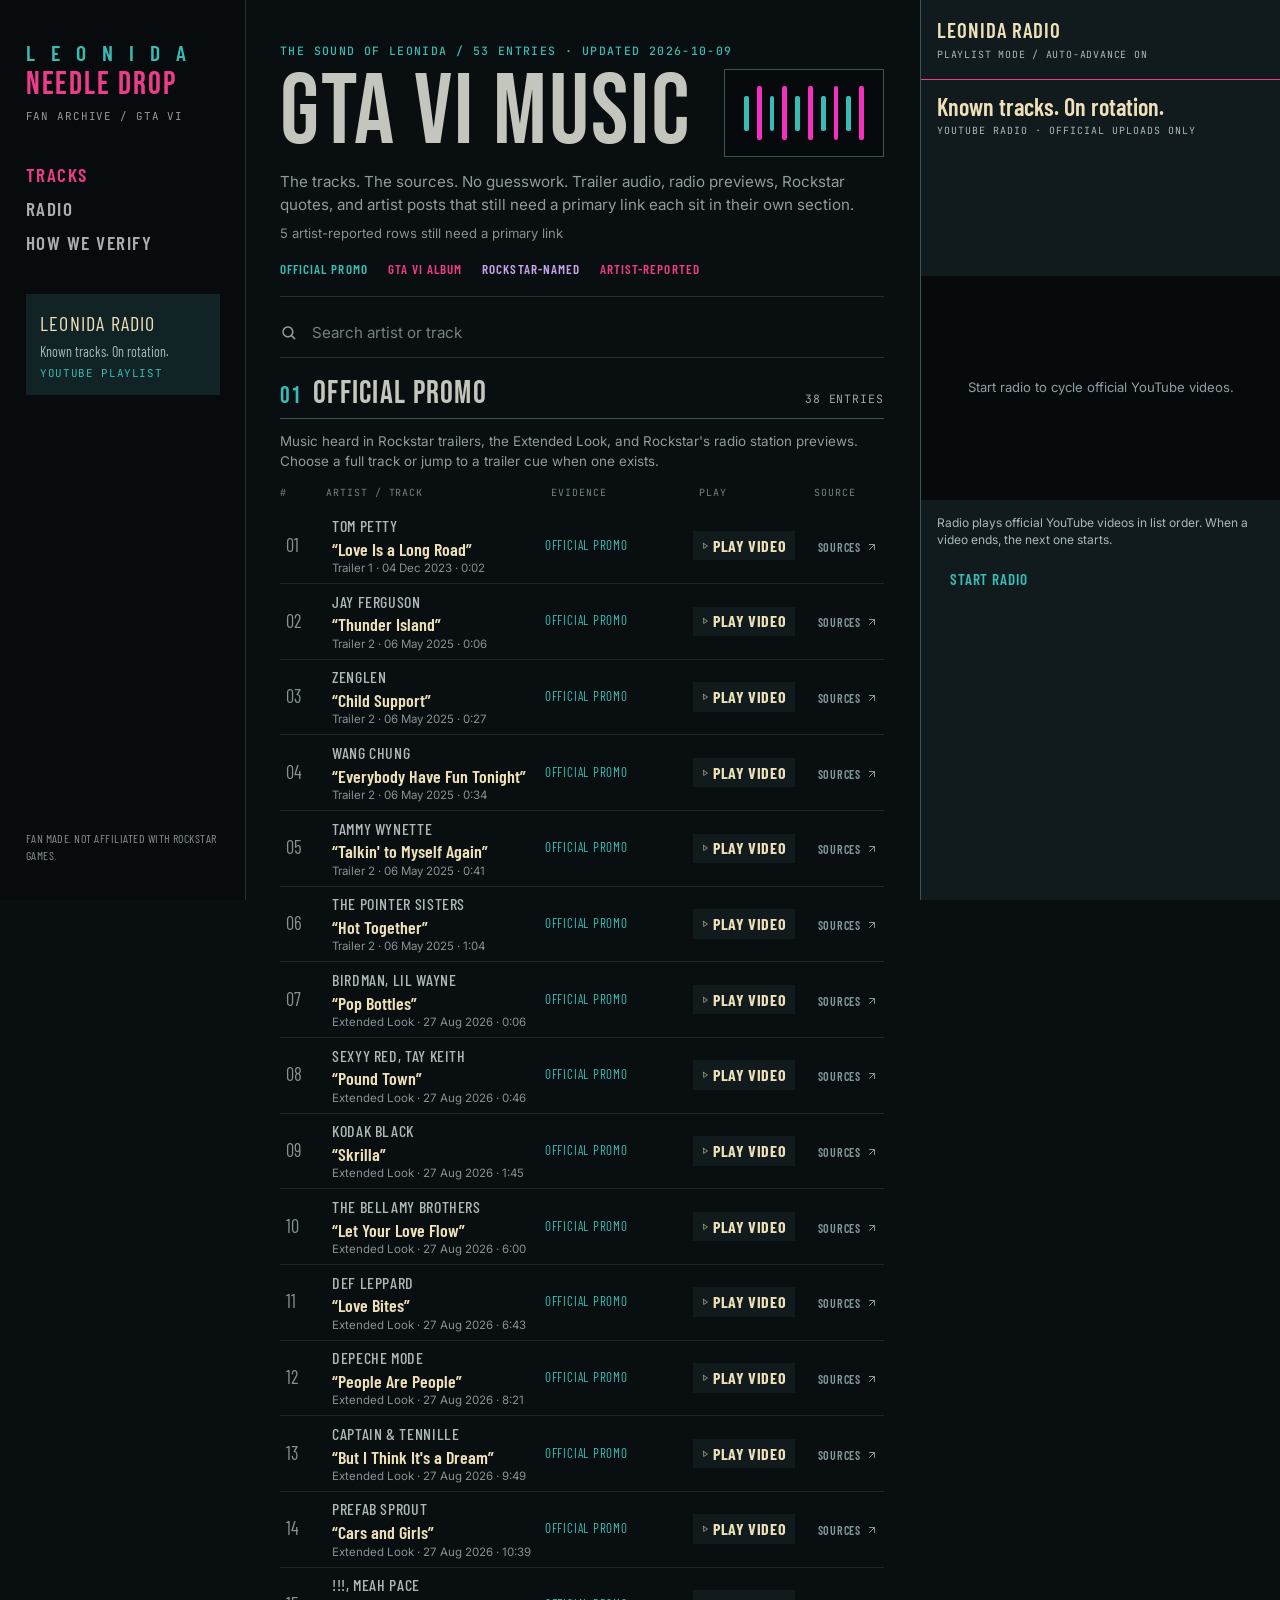
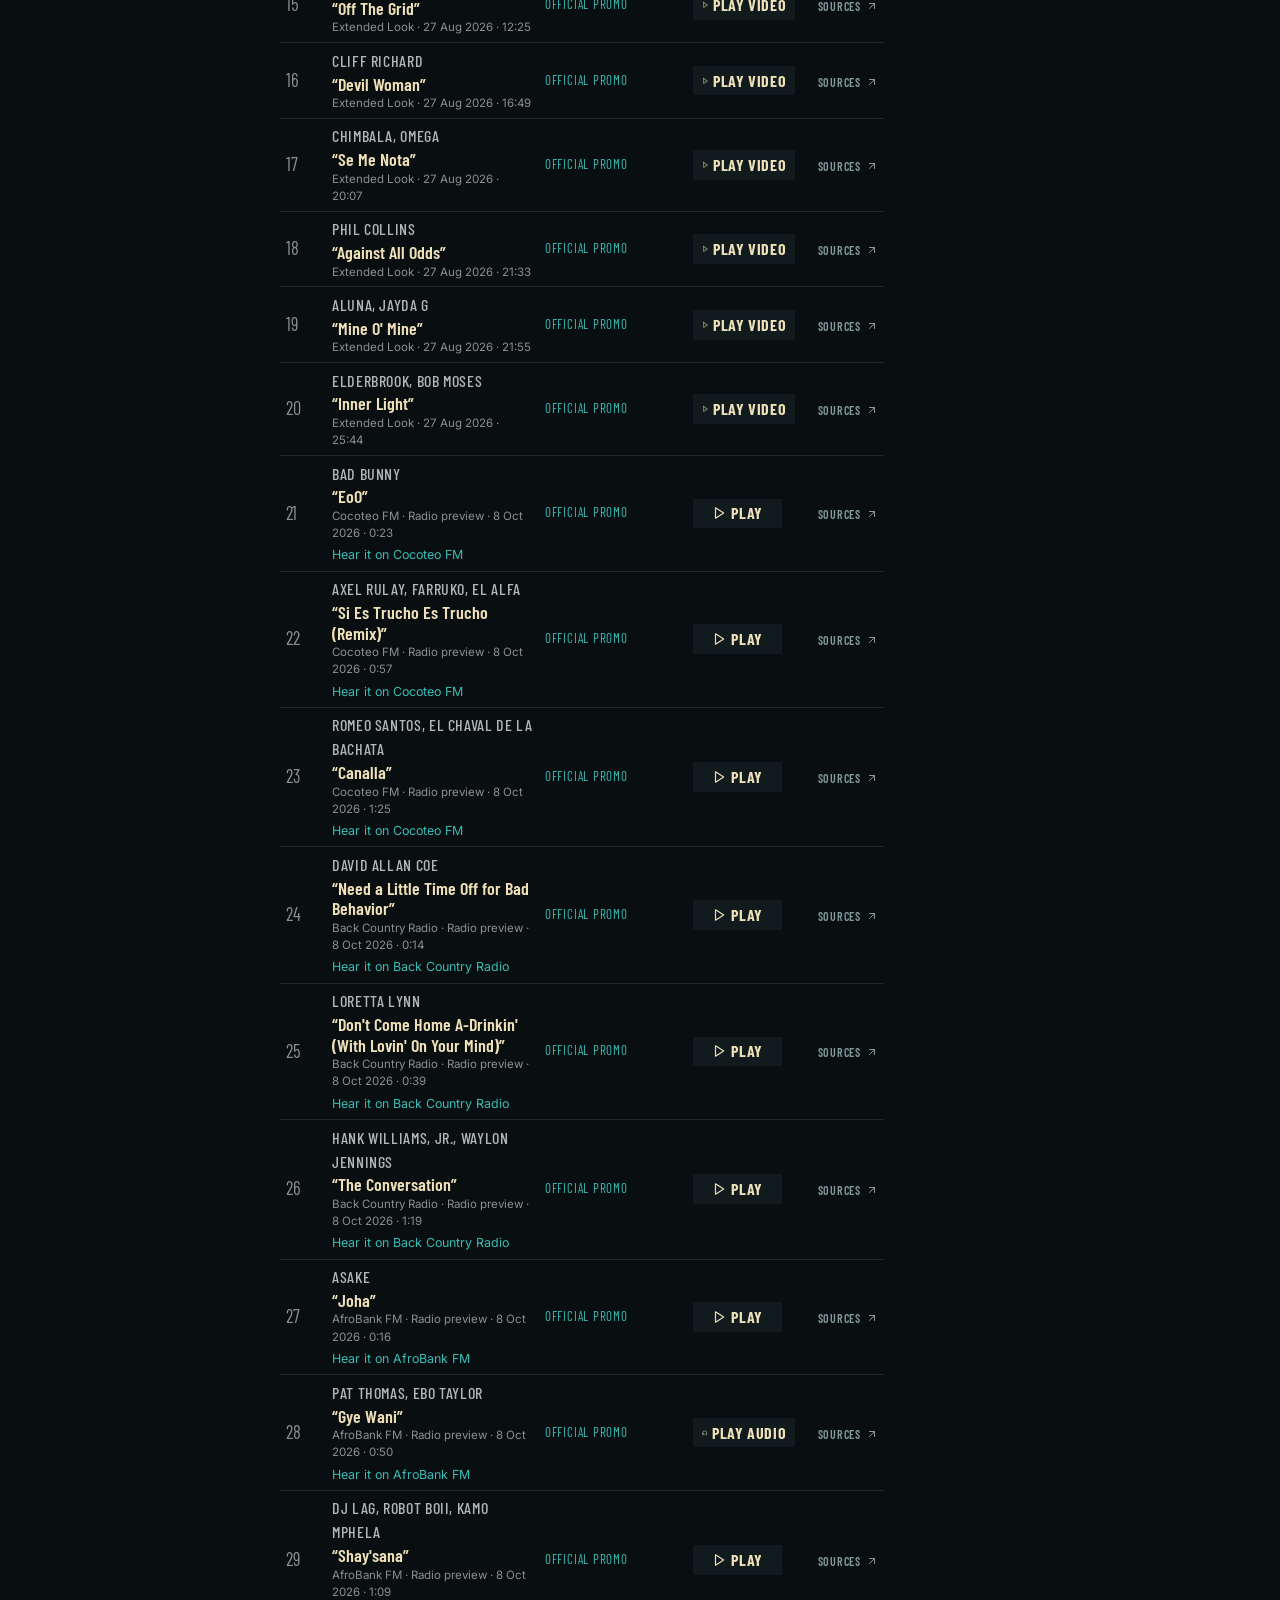
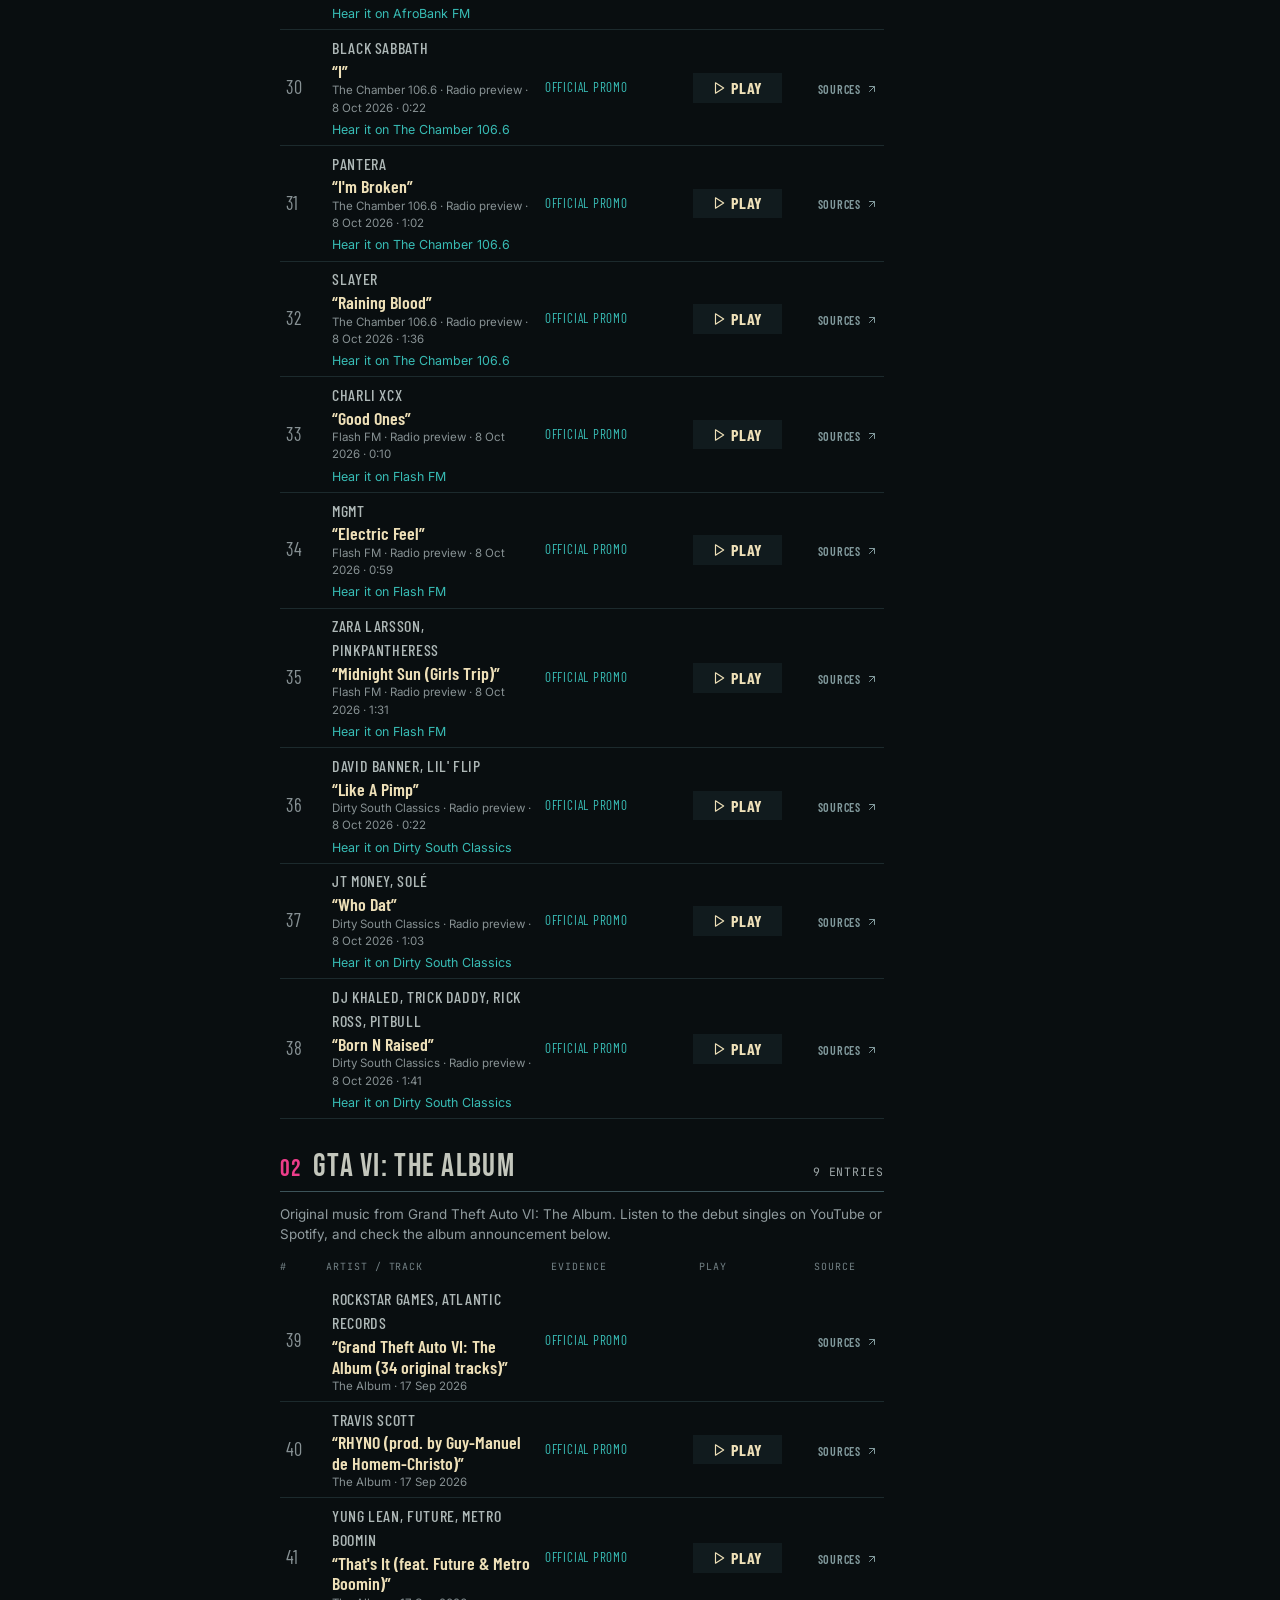
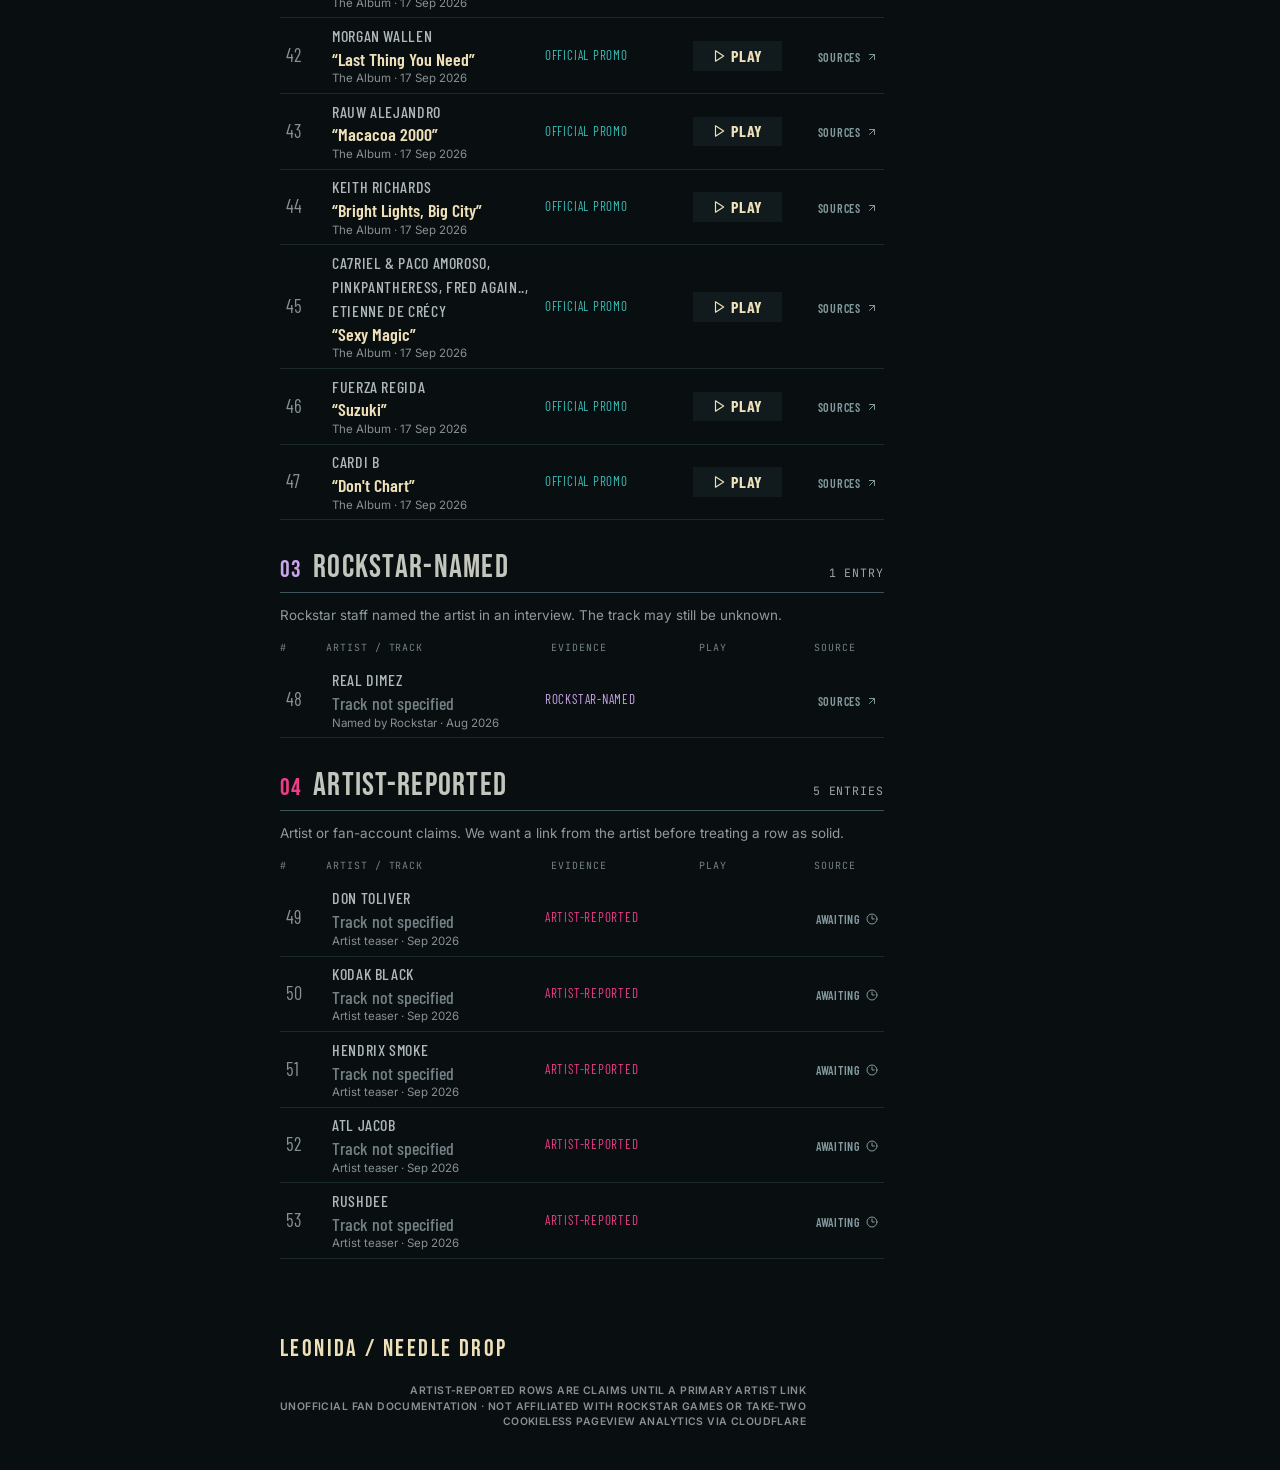
==== commit 433415d6: "Move Rockstar station previews onto a dedicated Radio page (#28)" ====
--- a/docs/index.html
+++ b/docs/index.html
@@ -29,7 +29,7 @@
       href="https://fonts.googleapis.com/css2?family=Anton&family=Barlow+Condensed:ital,wght@0,500;0,600;0,700;1,600&family=Bebas+Neue&family=Inter:wght@400;500;600;700&family=JetBrains+Mono:wght@500;800&display=swap"
       rel="stylesheet"
     />
-    <link rel="stylesheet" href="assets/style.css?v=20261009album9" />
+    <link rel="stylesheet" href="assets/style.css?v=20261009radioview" />
     <link rel="icon" href="assets/leonida-needle-mark.svg" type="image/svg+xml" />
   </head>
   <body>
@@ -43,6 +43,7 @@
 
         <nav class="nav-links">
           <a href="./" aria-current="page">Tracks</a>
+          <a href="./radio/">Radio</a>
           <a href="./methodology.html">How we verify</a>
         </nav>
 
@@ -161,7 +162,7 @@
       </aside>
     </div>
 
-    <script src="assets/app.js?v=20261009album9"></script>
+    <script src="assets/app.js?v=20261009radioview"></script>
     <!-- Cloudflare Web Analytics --><script type='module' src='https://static.cloudflareinsights.com/beacon.min.js' data-cf-beacon='{"token": "36ca547414b54089a4cac3e3b336f02d"}'></script><!-- End Cloudflare Web Analytics -->
   </body>
 </html>
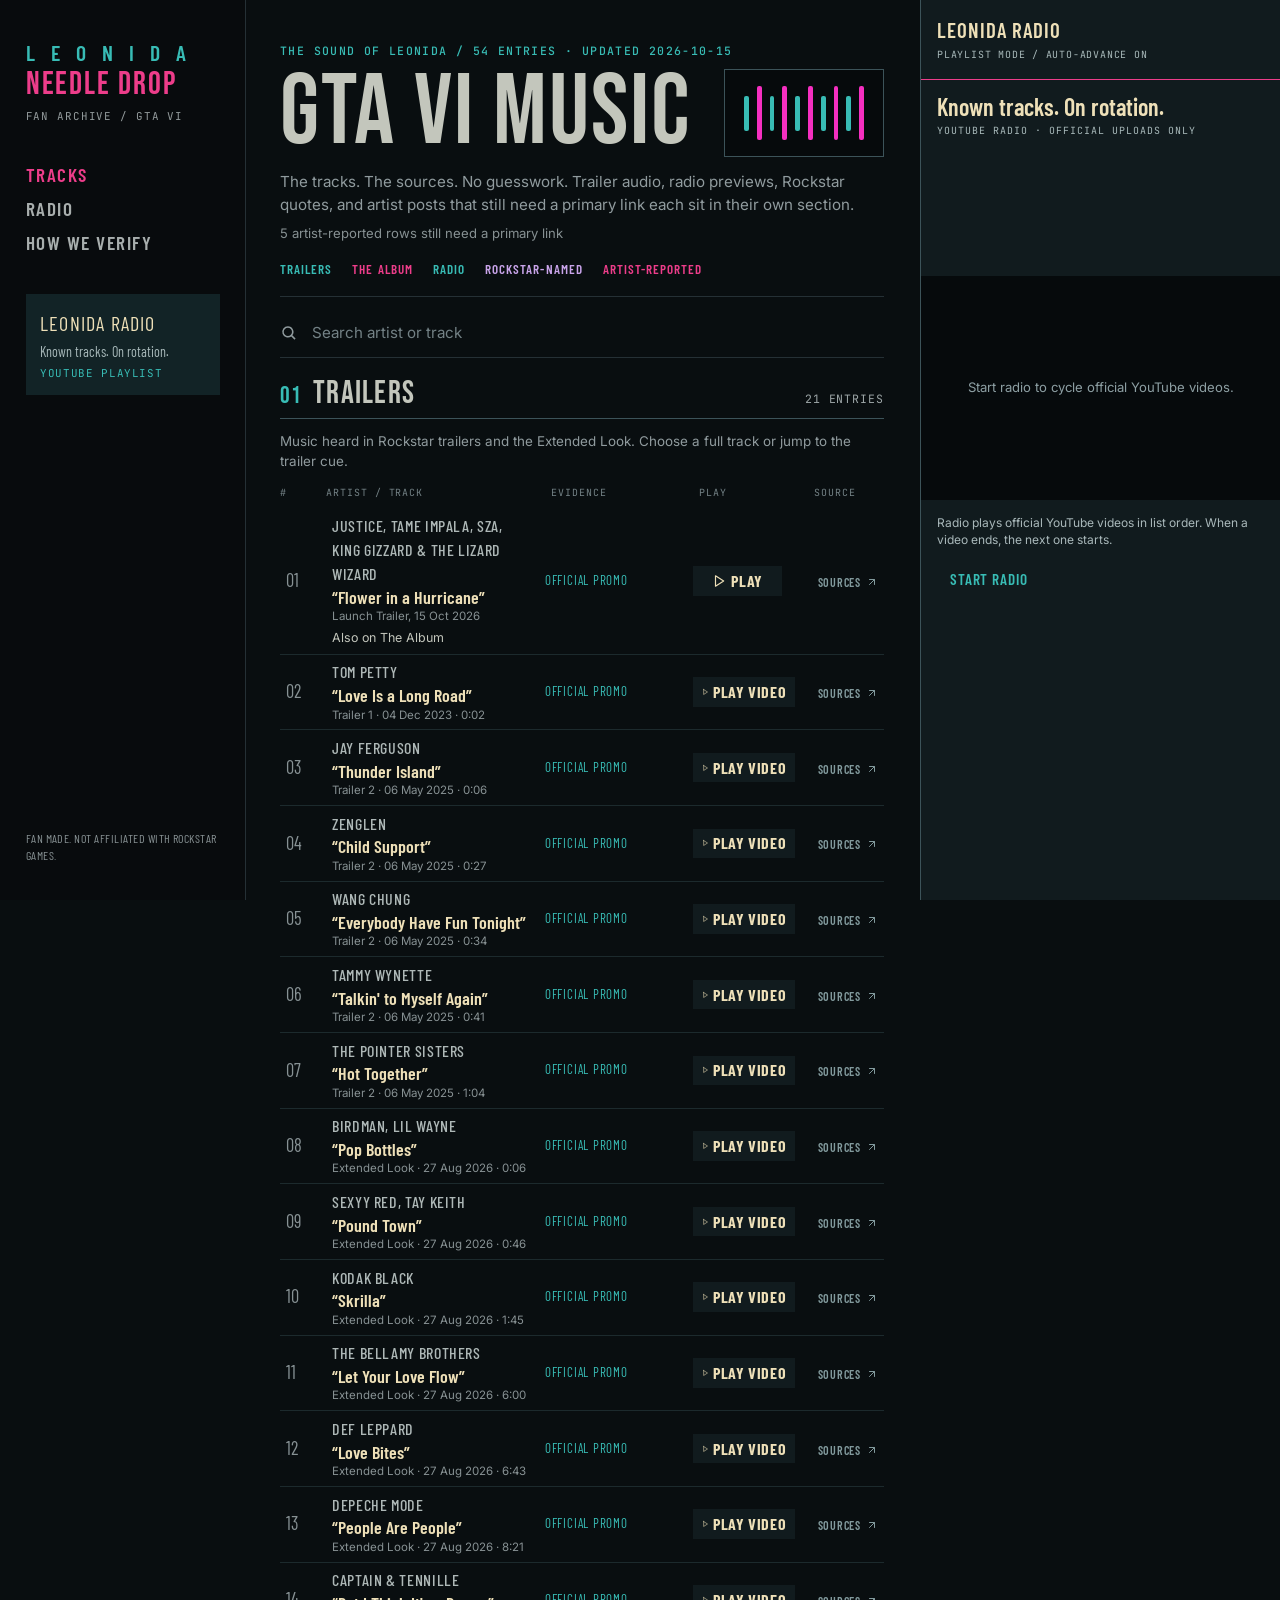
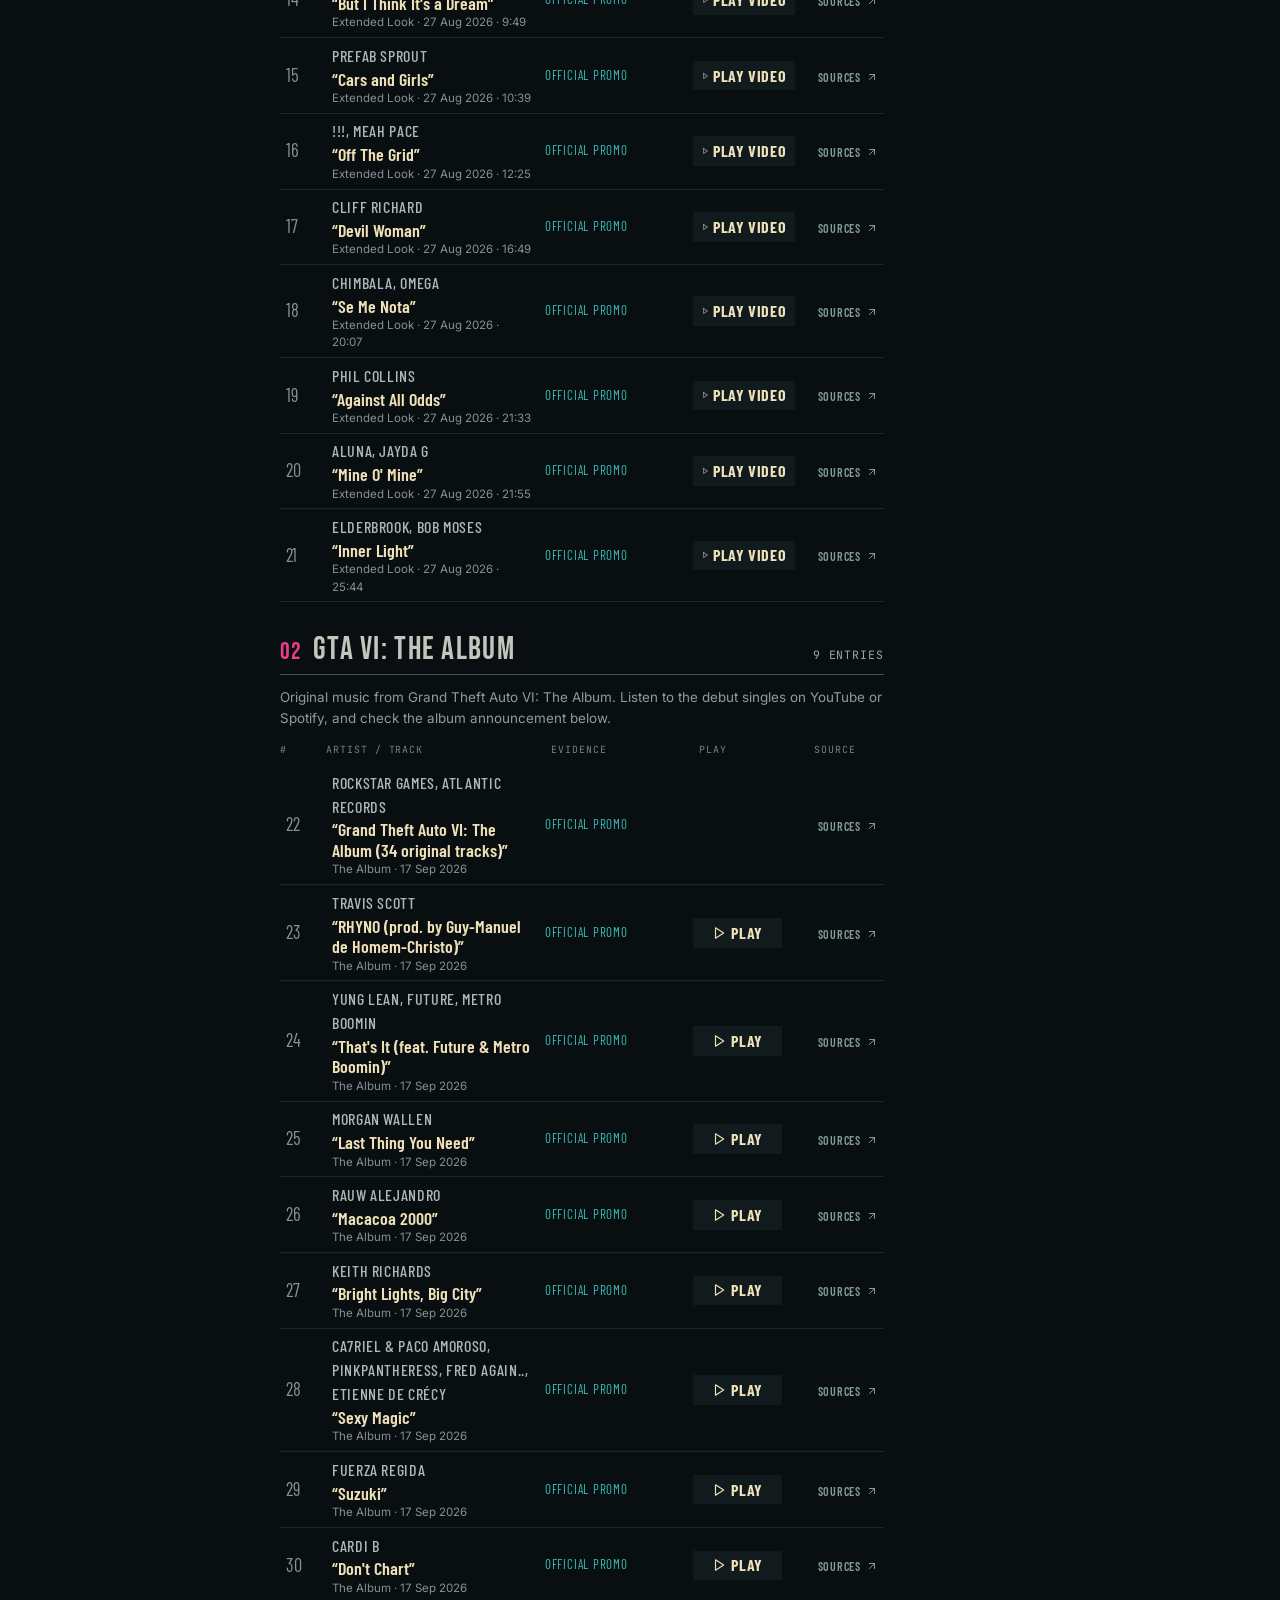
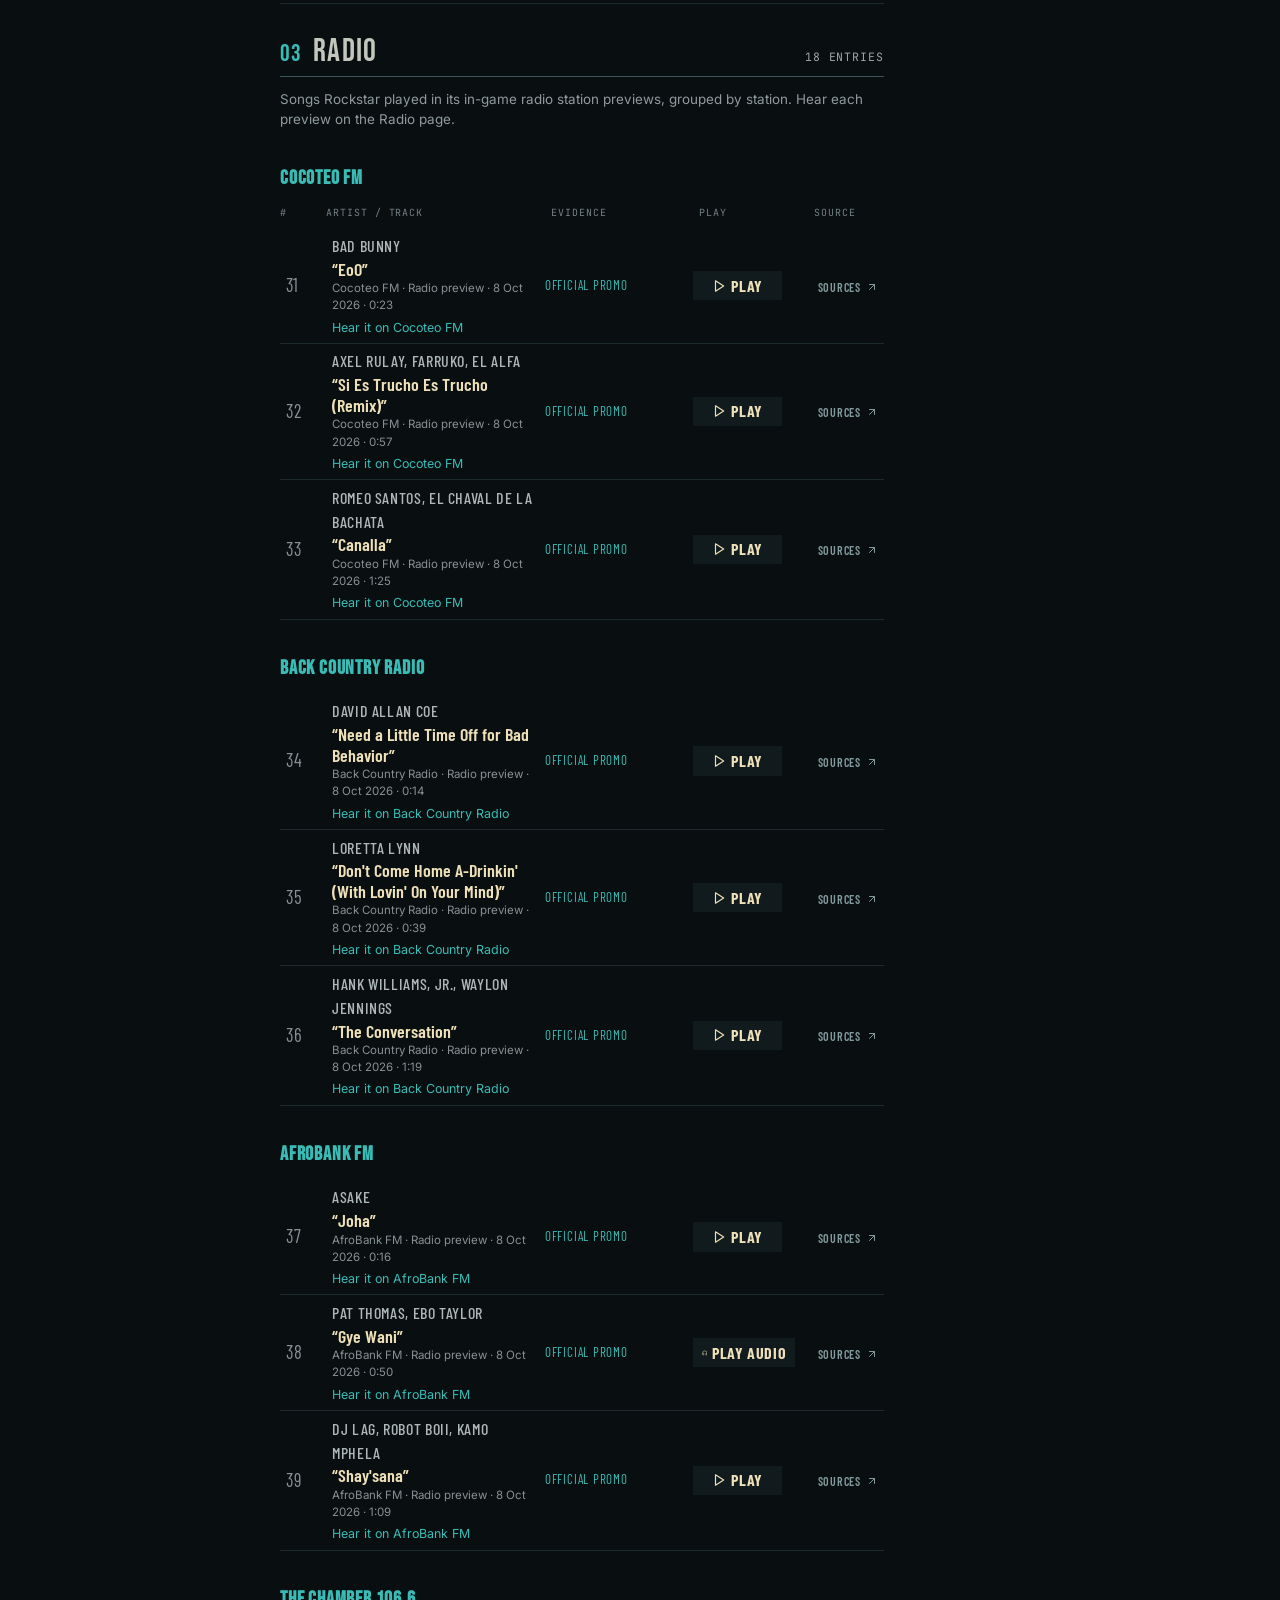
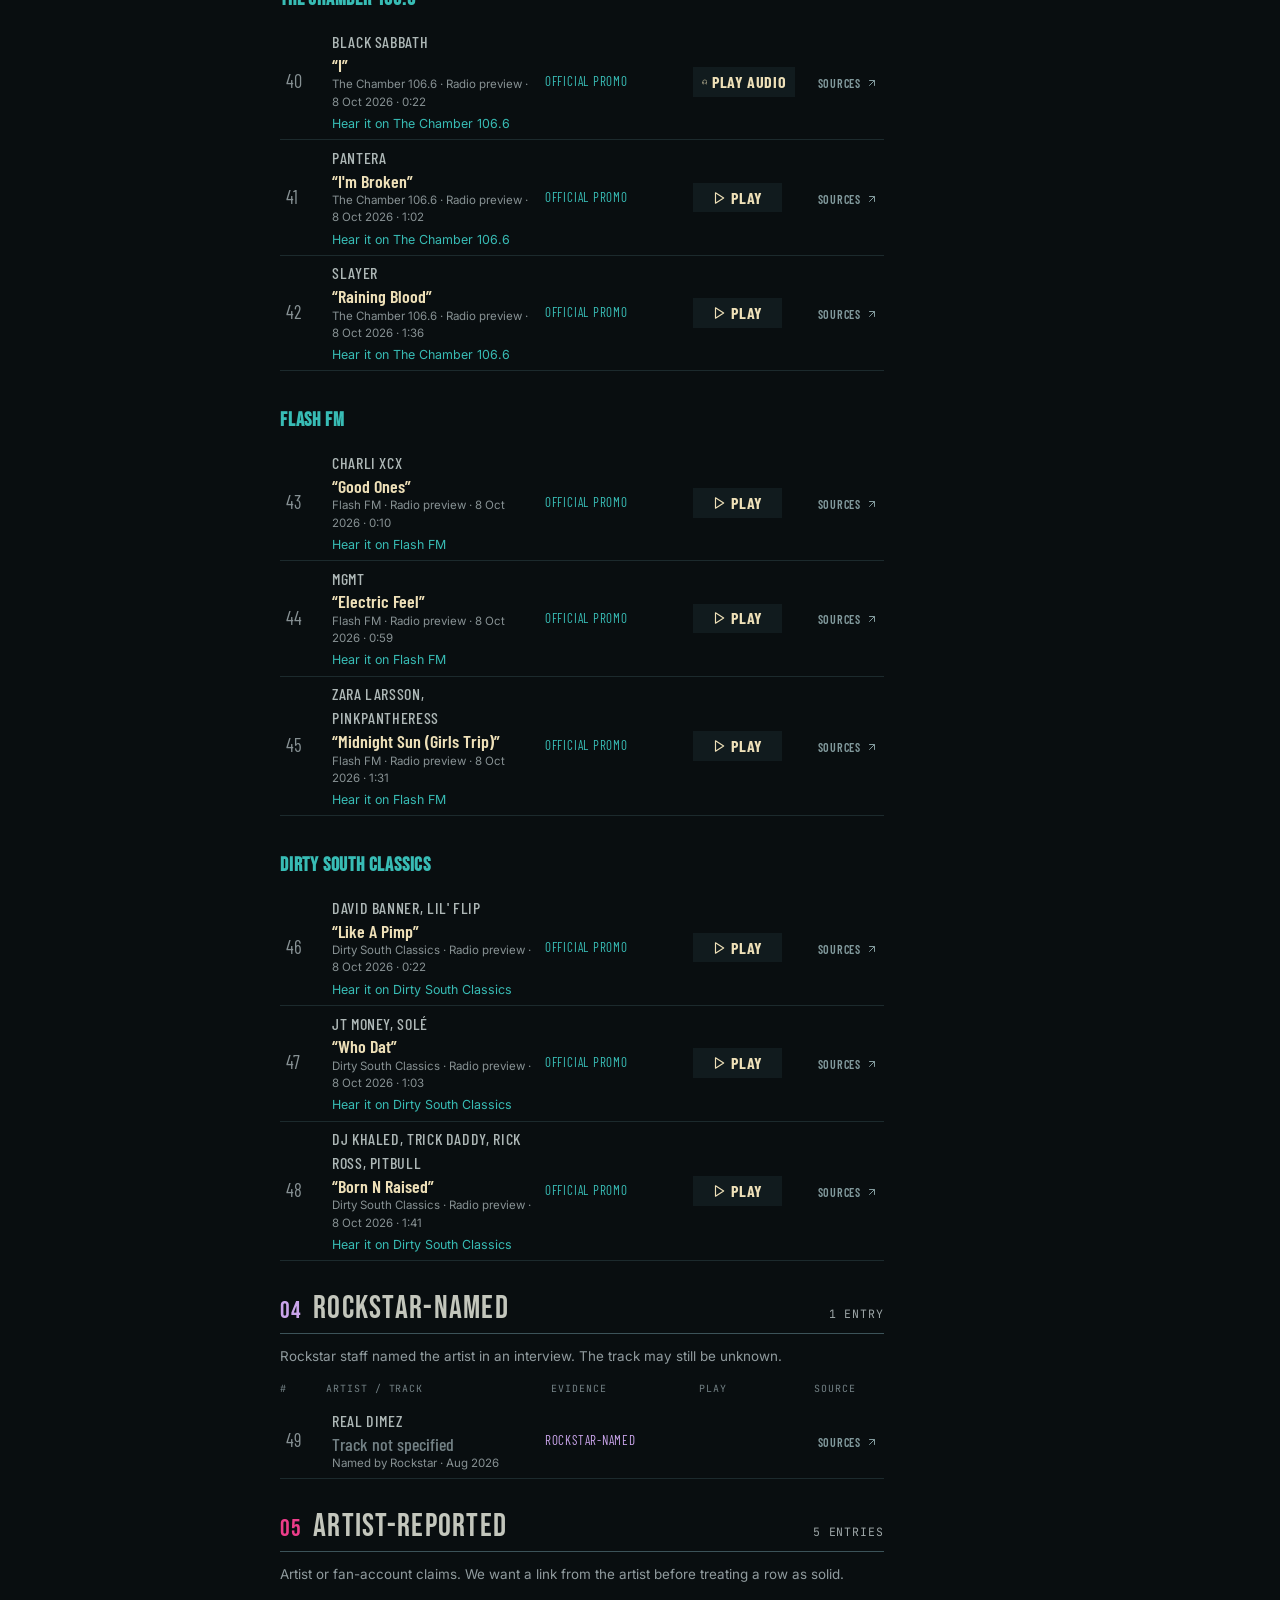
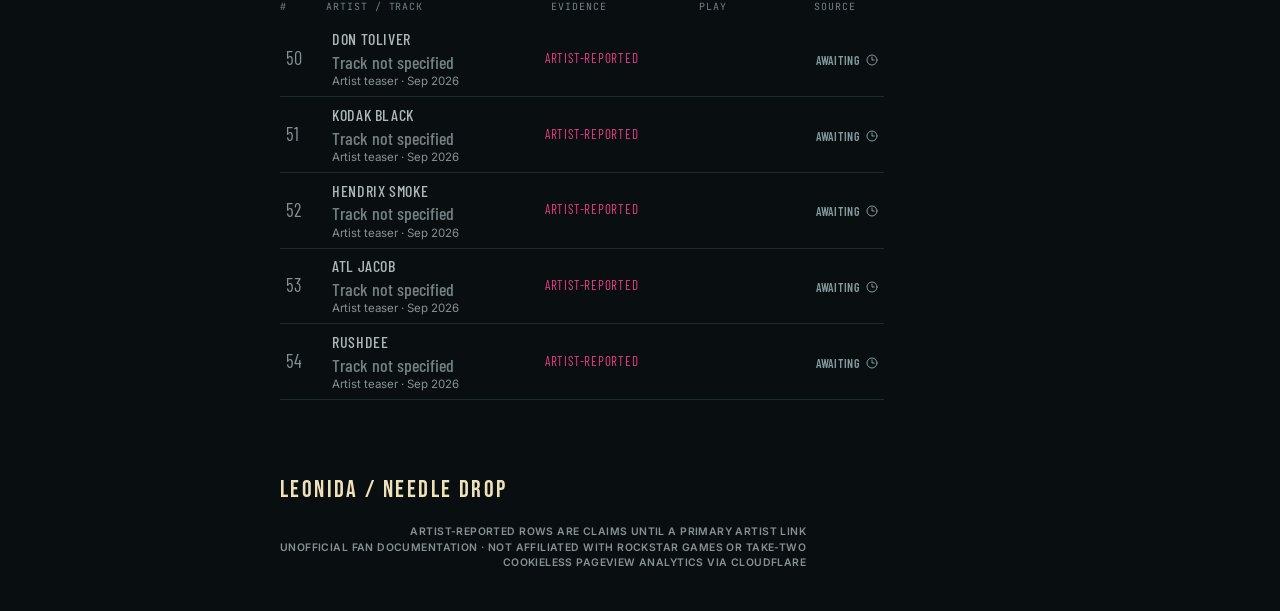
==== commit 8f448a9d: "Add Launch Trailer row and split catalog into Trailers, Album, Radio Show Justice's Flower in a Hurr" ====
--- a/docs/index.html
+++ b/docs/index.html
@@ -29,7 +29,7 @@
       href="https://fonts.googleapis.com/css2?family=Anton&family=Barlow+Condensed:ital,wght@0,500;0,600;0,700;1,600&family=Bebas+Neue&family=Inter:wght@400;500;600;700&family=JetBrains+Mono:wght@500;800&display=swap"
       rel="stylesheet"
     />
-    <link rel="stylesheet" href="assets/style.css?v=20261009radioview" />
+    <link rel="stylesheet" href="assets/style.css?v=20261015launch" />
     <link rel="icon" href="assets/leonida-needle-mark.svg" type="image/svg+xml" />
   </head>
   <body>
@@ -79,10 +79,13 @@
           </div>
           <nav class="evidence-key" aria-label="Catalog sections">
             <a class="tier-key tier-key--official" href="#tier-official_promo">
-              Official promo
+              Trailers
             </a>
             <a class="tier-key tier-key--album" href="#tier-the_album">
-              GTA VI album
+              The Album
+            </a>
+            <a class="tier-key tier-key--radio" href="#tier-radio">
+              Radio
             </a>
             <a class="tier-key tier-key--named" href="#tier-rockstar_named">
               Rockstar-named
@@ -162,7 +165,7 @@
       </aside>
     </div>
 
-    <script src="assets/app.js?v=20261009radioview"></script>
+    <script src="assets/app.js?v=20261015launch"></script>
     <!-- Cloudflare Web Analytics --><script type='module' src='https://static.cloudflareinsights.com/beacon.min.js' data-cf-beacon='{"token": "36ca547414b54089a4cac3e3b336f02d"}'></script><!-- End Cloudflare Web Analytics -->
   </body>
 </html>
--- a/docs/assets/style.css
+++ b/docs/assets/style.css
@@ -368,6 +368,7 @@
 
 .tier-key--official { color: var(--promo); }
 .tier-key--album { color: var(--magenta); }
+.tier-key--radio { color: var(--teal); }
 .tier-key--named { color: var(--named); }
 .tier-key--reported { color: var(--reported); }
 .tier-key--leak { color: var(--leak); }
@@ -451,6 +452,7 @@
 
 .tier-section--official_promo .tier-header-num { color: var(--promo); }
 .tier-section--the_album .tier-header-num { color: var(--magenta); }
+.tier-section--radio .tier-header-num { color: var(--teal); }
 .tier-section--rockstar_named .tier-header-num { color: var(--named); }
 .tier-section--artist_reported .tier-header-num { color: var(--reported); }
 .tier-section--unconfirmed_leak .tier-header-num { color: var(--leak); }
@@ -461,6 +463,14 @@
 
 .tier-section--official_promo .subsection-title {
   color: var(--promo);
+}
+
+.tier-section--radio .subsection {
+  margin-top: 1.35rem;
+}
+
+.tier-section--radio .subsection-title {
+  color: var(--teal);
 }
 
 .tier-description {
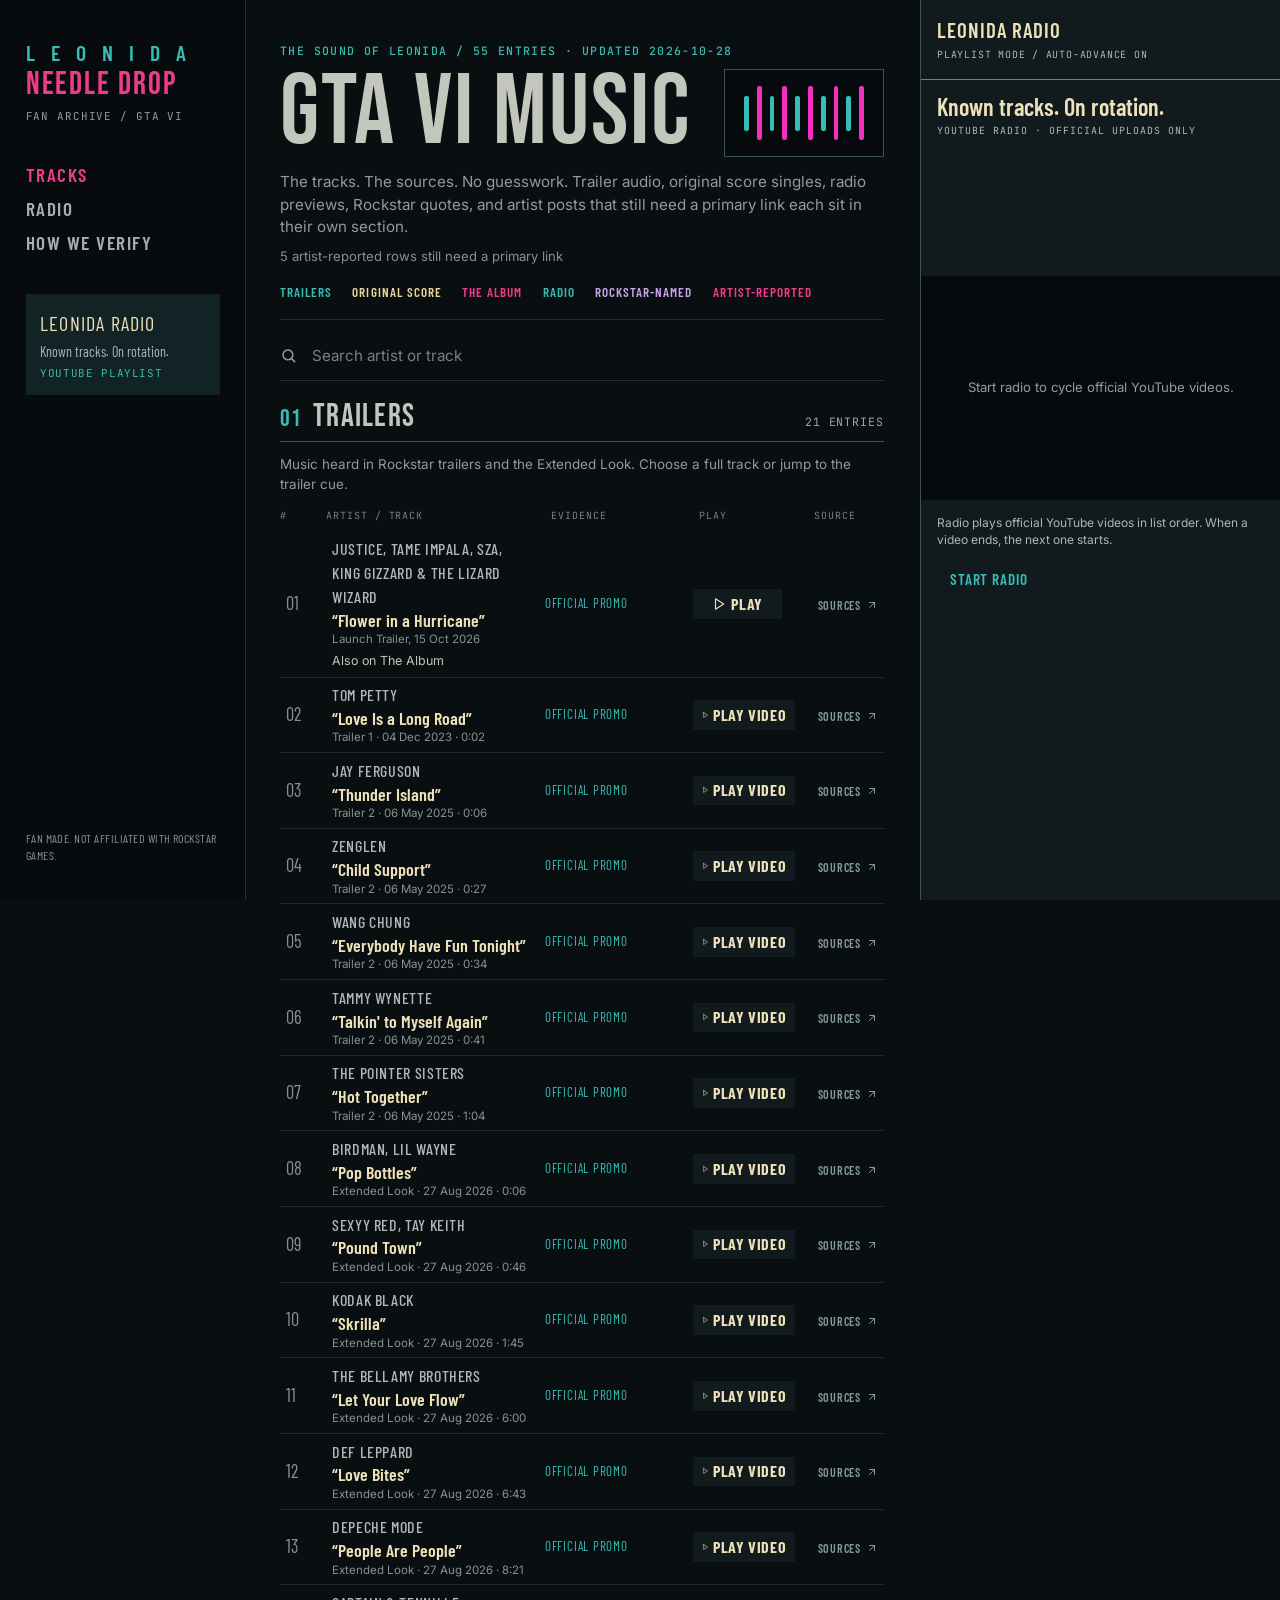
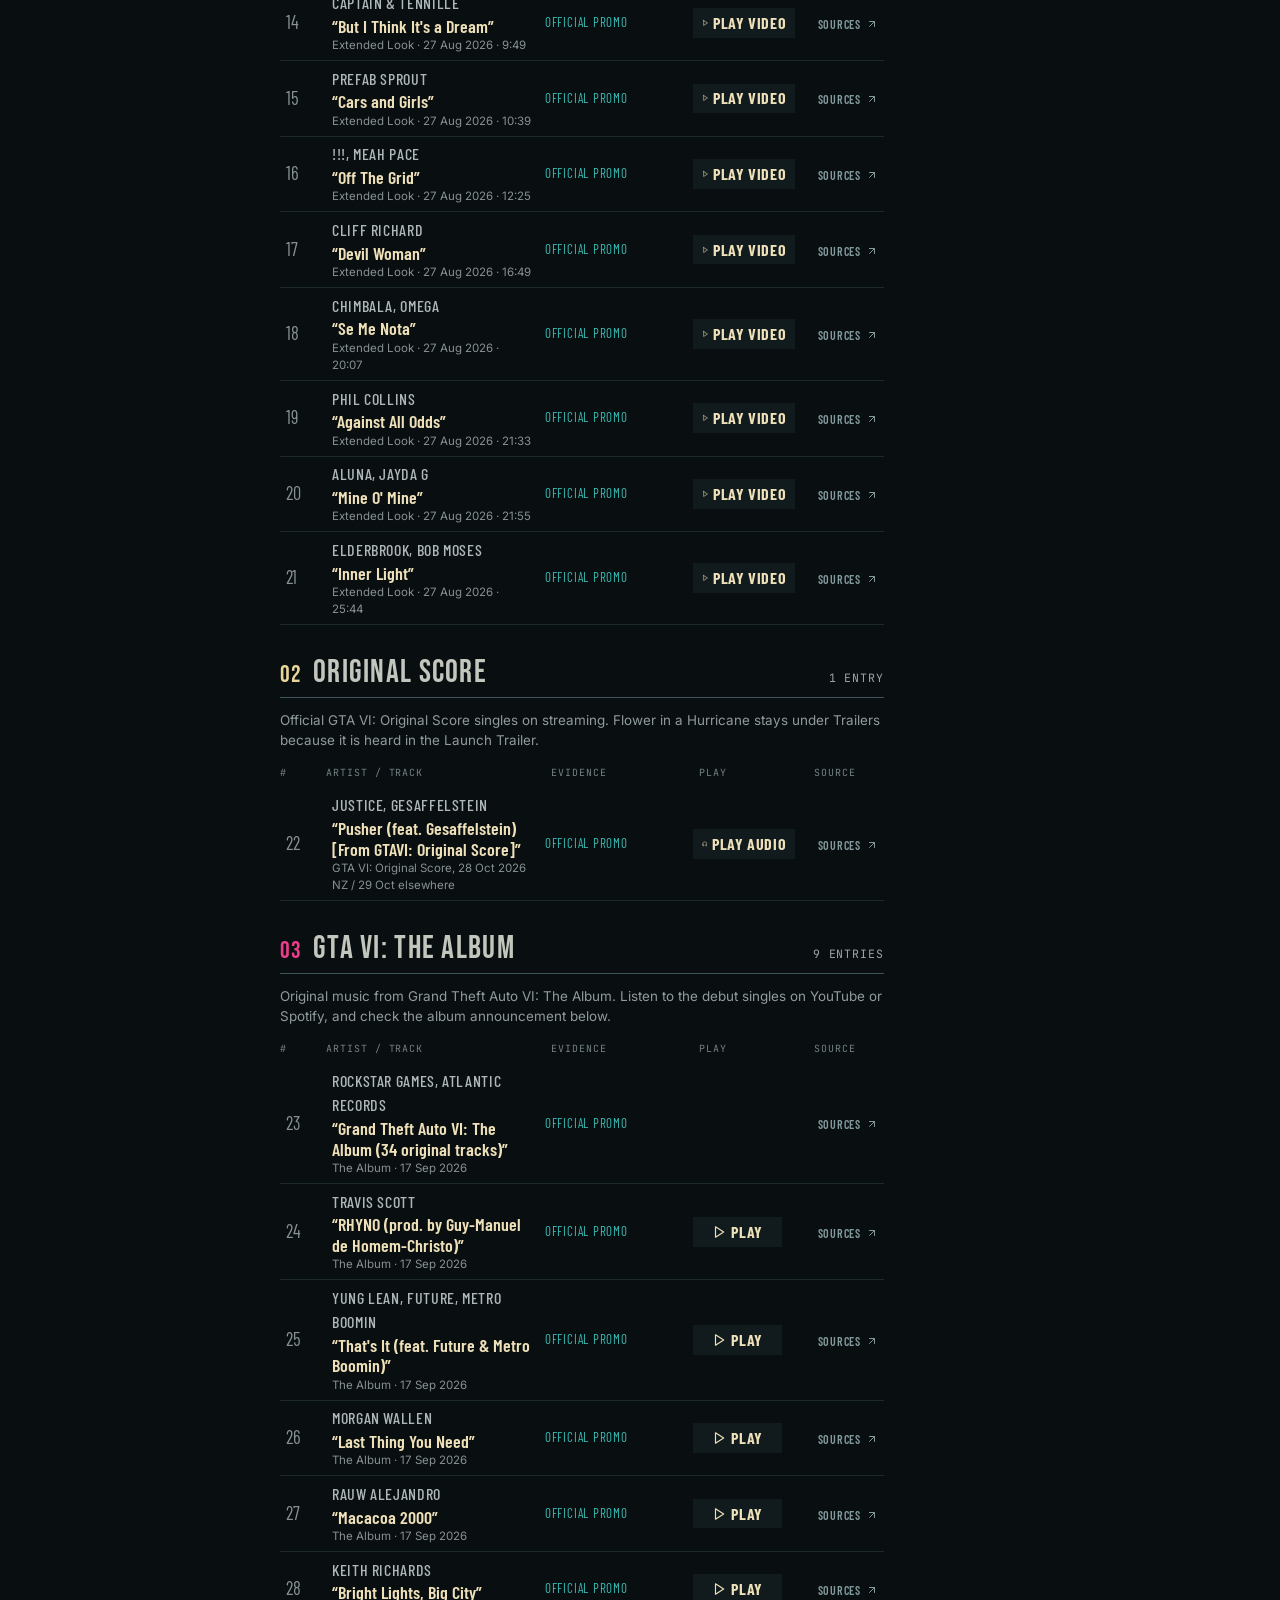
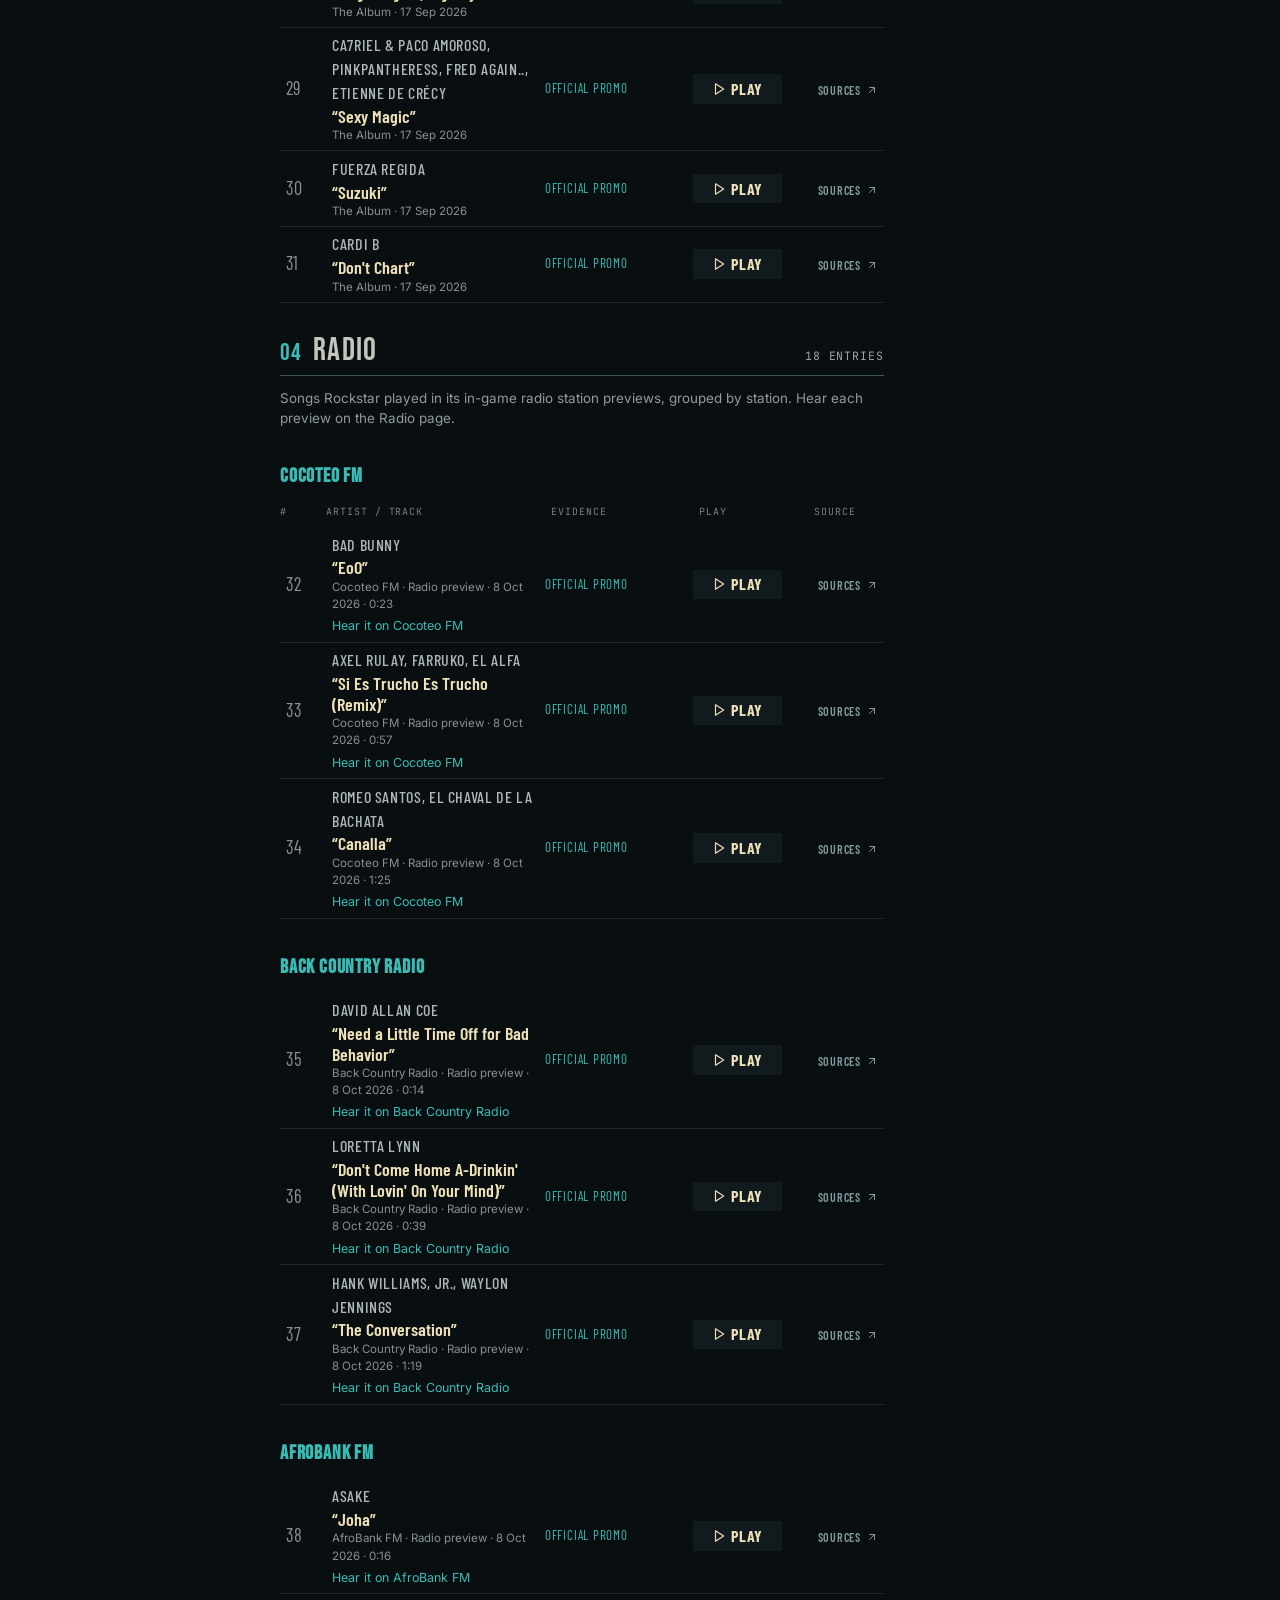
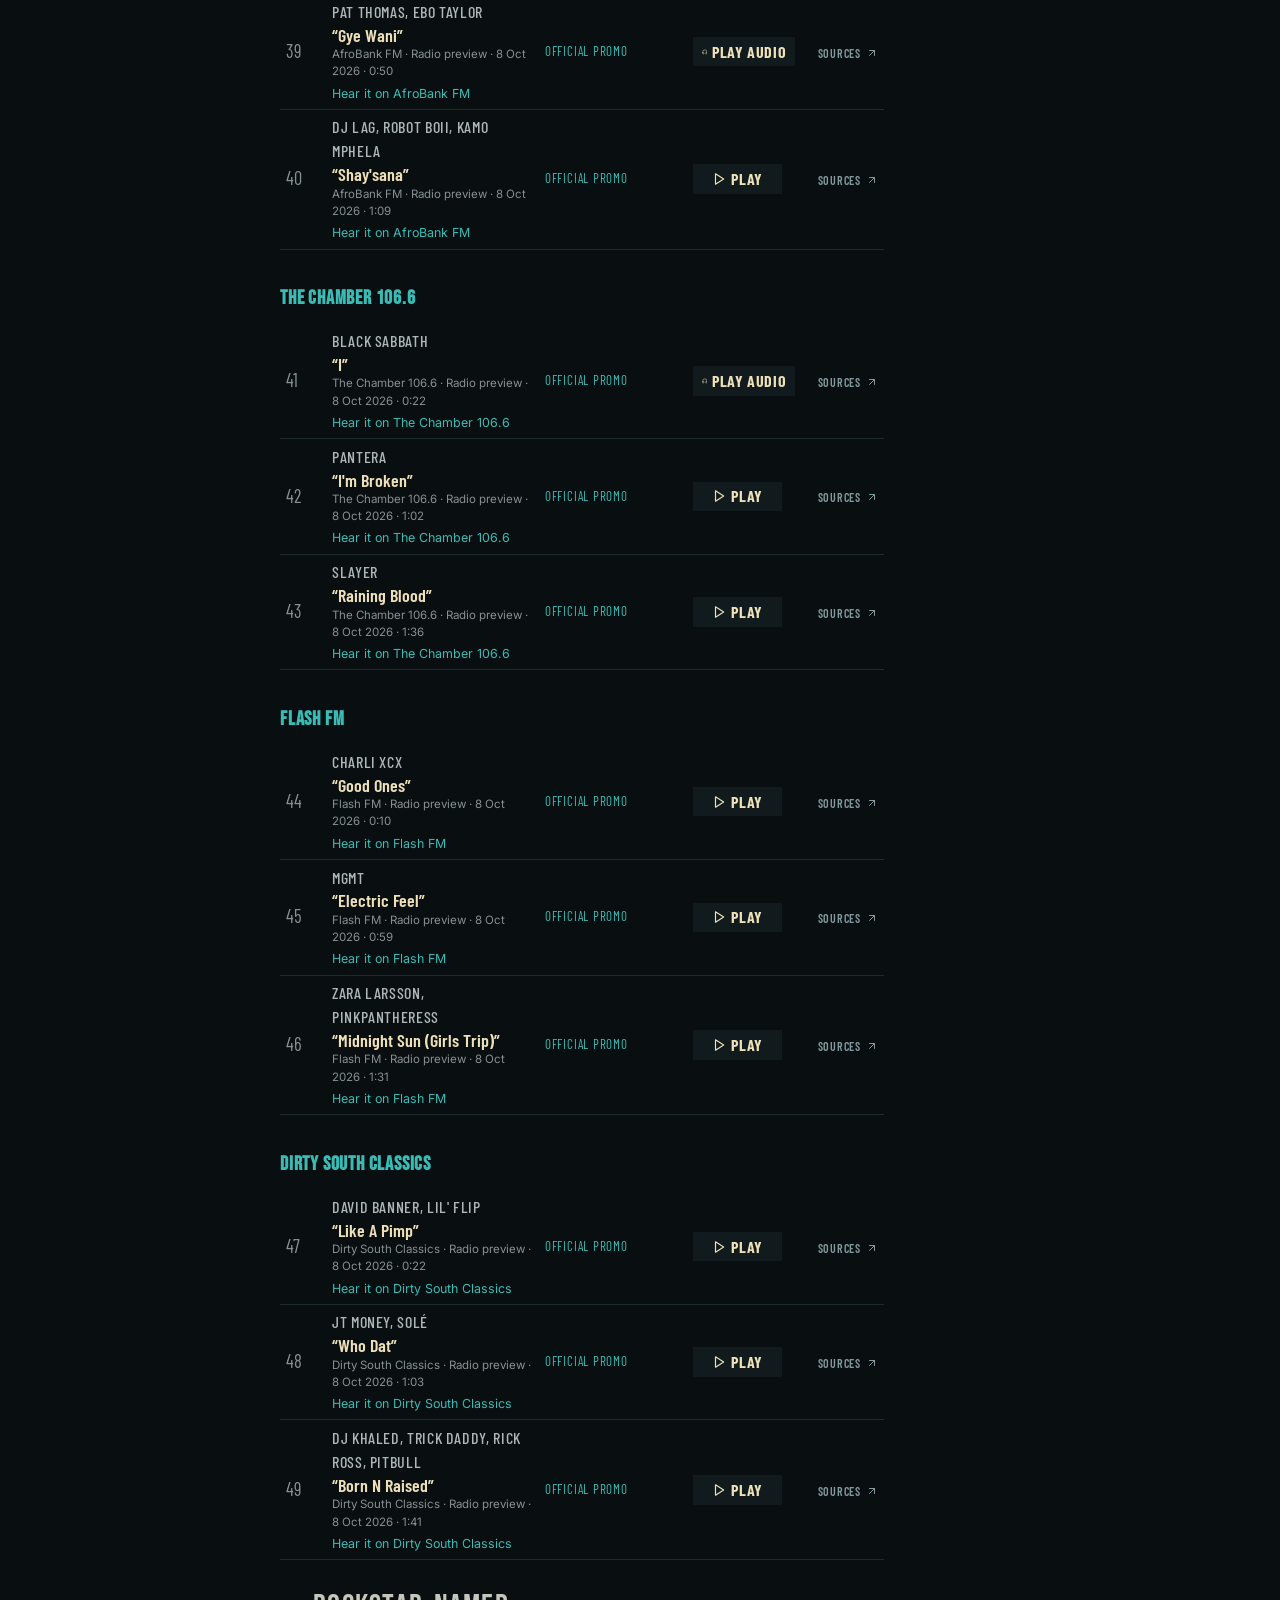
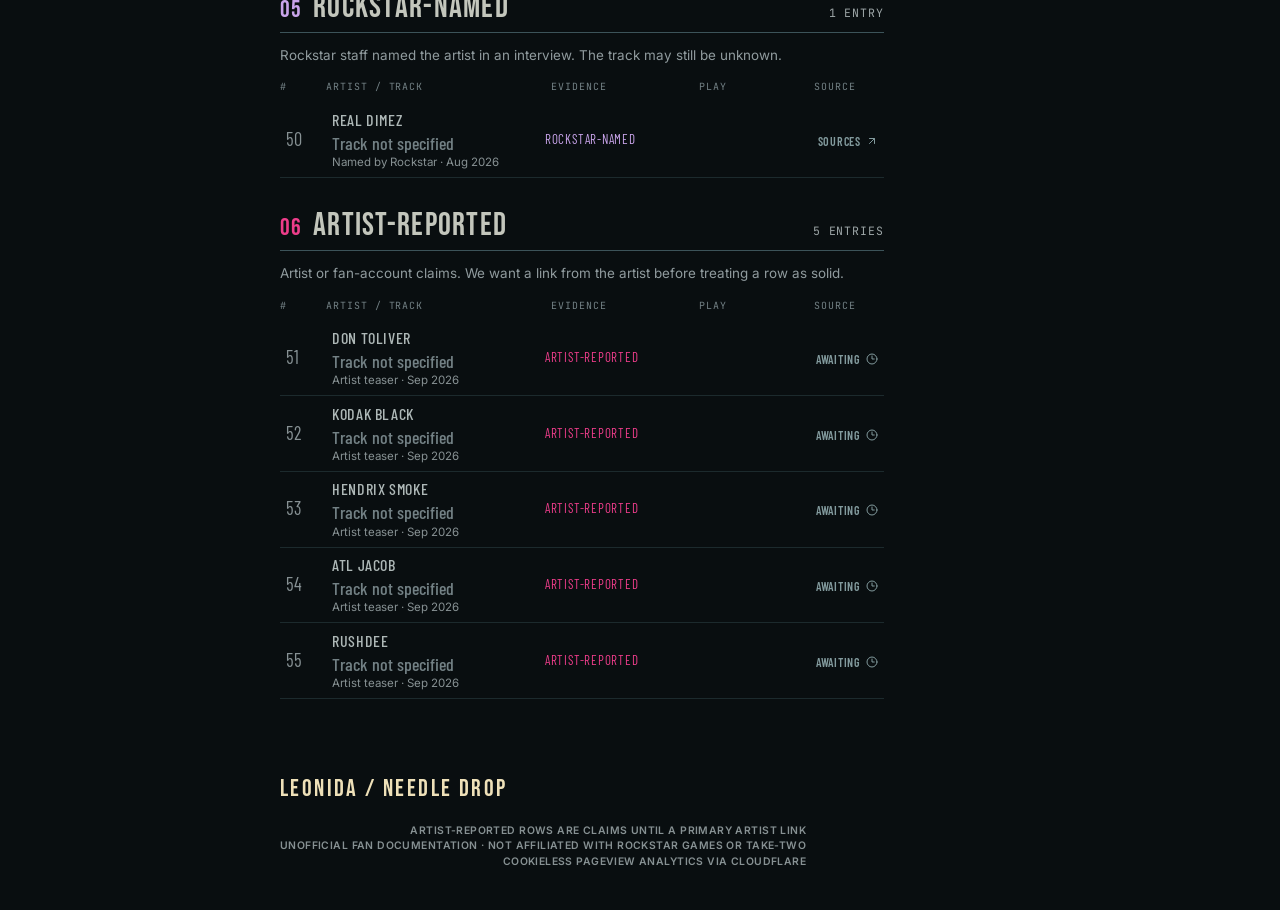
==== commit fe831caa: "Add Justice Pusher as GTA VI Original Score row Catalog the official Spotify single under a new Orig" ====
--- a/docs/index.html
+++ b/docs/index.html
@@ -29,7 +29,7 @@
       href="https://fonts.googleapis.com/css2?family=Anton&family=Barlow+Condensed:ital,wght@0,500;0,600;0,700;1,600&family=Bebas+Neue&family=Inter:wght@400;500;600;700&family=JetBrains+Mono:wght@500;800&display=swap"
       rel="stylesheet"
     />
-    <link rel="stylesheet" href="assets/style.css?v=20261015launch" />
+    <link rel="stylesheet" href="assets/style.css?v=20261028score" />
     <link rel="icon" href="assets/leonida-needle-mark.svg" type="image/svg+xml" />
   </head>
   <body>
@@ -71,7 +71,7 @@
           <div class="hero-explainer">
             <div class="hero-explainer-inner">
               <p class="hero-copy">
-                The tracks. The sources. No guesswork. Trailer audio, radio previews, Rockstar quotes, and
+                The tracks. The sources. No guesswork. Trailer audio, original score singles, radio previews, Rockstar quotes, and
                 artist posts that still need a primary link each sit in their own section.
               </p>
               <p class="intro-meta" id="intro-meta"></p>
@@ -80,6 +80,9 @@
           <nav class="evidence-key" aria-label="Catalog sections">
             <a class="tier-key tier-key--official" href="#tier-official_promo">
               Trailers
+            </a>
+            <a class="tier-key tier-key--score" href="#tier-score">
+              Original Score
             </a>
             <a class="tier-key tier-key--album" href="#tier-the_album">
               The Album
@@ -165,7 +168,7 @@
       </aside>
     </div>
 
-    <script src="assets/app.js?v=20261015launch"></script>
+    <script src="assets/app.js?v=20261028score"></script>
     <!-- Cloudflare Web Analytics --><script type='module' src='https://static.cloudflareinsights.com/beacon.min.js' data-cf-beacon='{"token": "36ca547414b54089a4cac3e3b336f02d"}'></script><!-- End Cloudflare Web Analytics -->
   </body>
 </html>
--- a/docs/assets/style.css
+++ b/docs/assets/style.css
@@ -17,6 +17,7 @@
   --named: #c9a4ea;
   --reported: #ed3d8a;
   --leak: #d4a017;
+  --score: #e8d59a;
   --display: "Bebas Neue", "Anton", "Arial Narrow", sans-serif;
   --track: "Barlow Condensed", "Arial Narrow", sans-serif;
   --body: "Inter", system-ui, sans-serif;
@@ -367,6 +368,7 @@
 }
 
 .tier-key--official { color: var(--promo); }
+.tier-key--score { color: var(--score); }
 .tier-key--album { color: var(--magenta); }
 .tier-key--radio { color: var(--teal); }
 .tier-key--named { color: var(--named); }
@@ -451,6 +453,7 @@
 }
 
 .tier-section--official_promo .tier-header-num { color: var(--promo); }
+.tier-section--score .tier-header-num { color: var(--score); }
 .tier-section--the_album .tier-header-num { color: var(--magenta); }
 .tier-section--radio .tier-header-num { color: var(--teal); }
 .tier-section--rockstar_named .tier-header-num { color: var(--named); }
